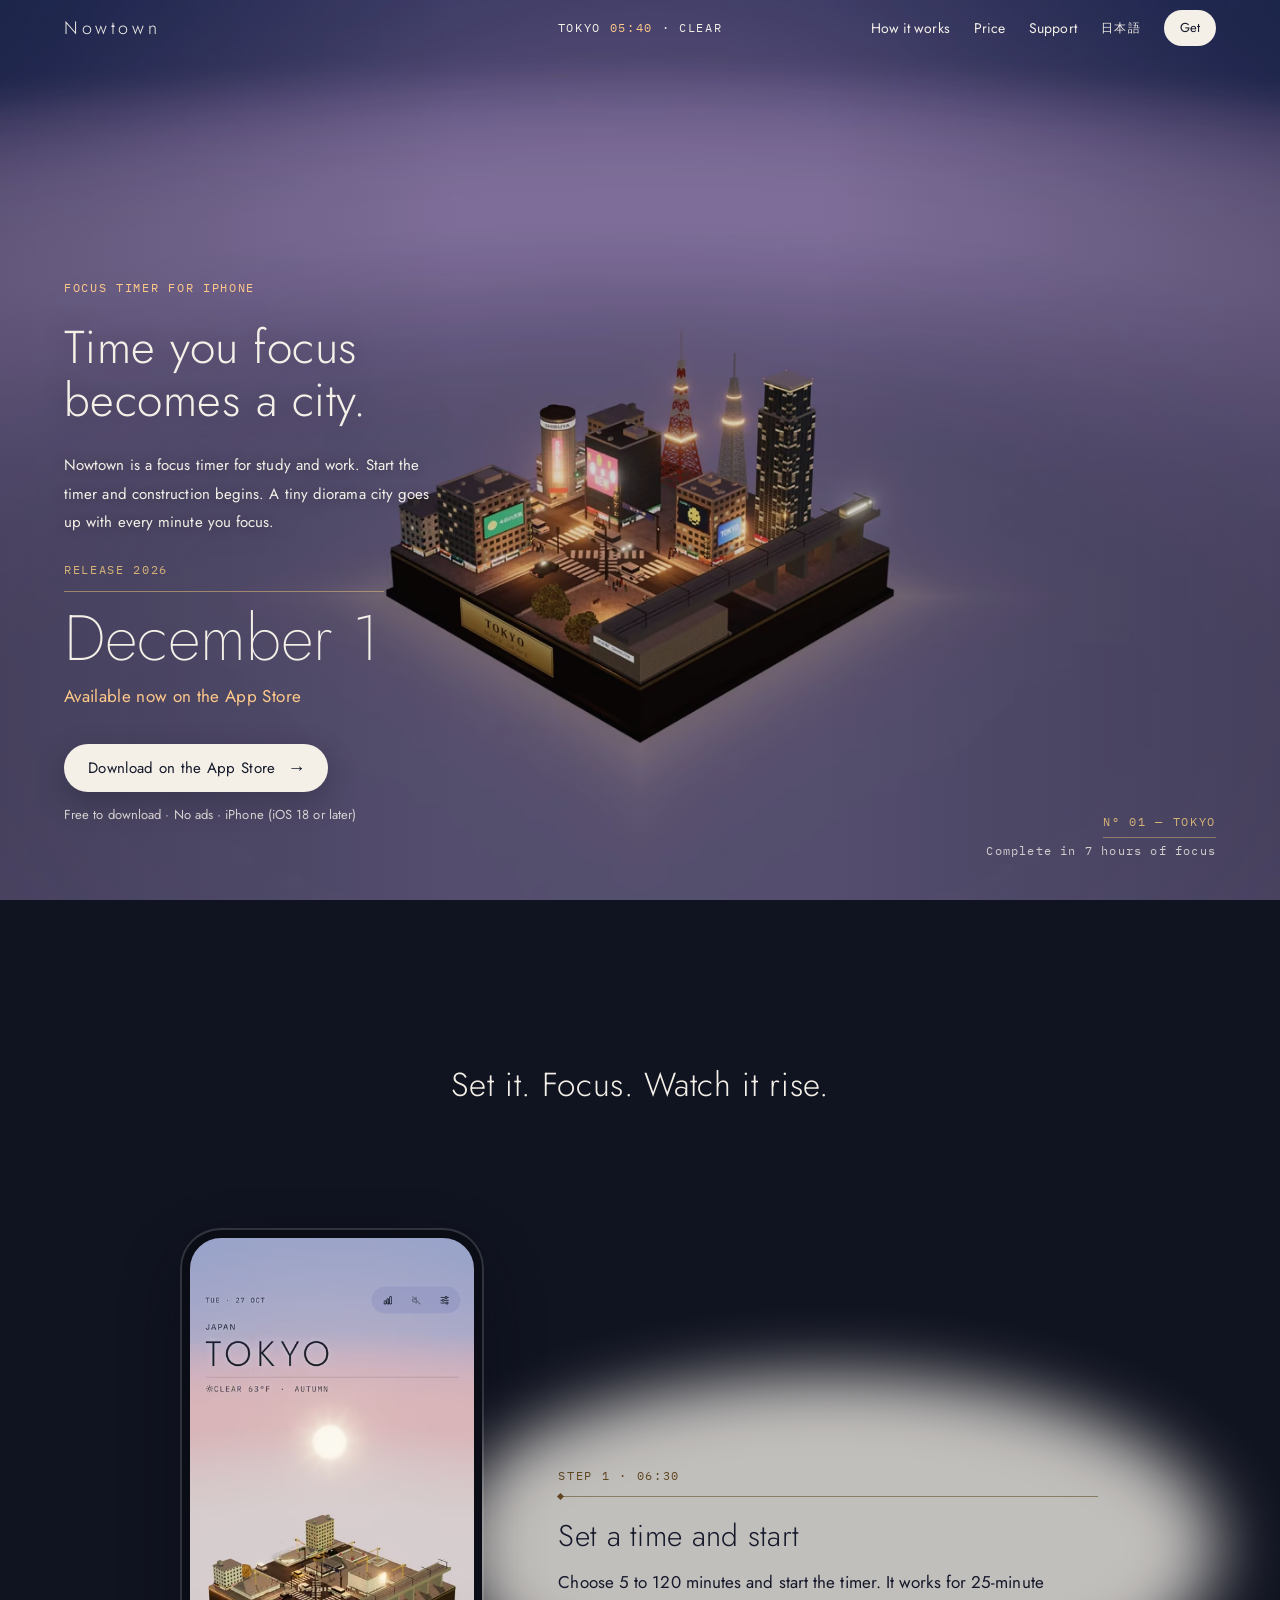
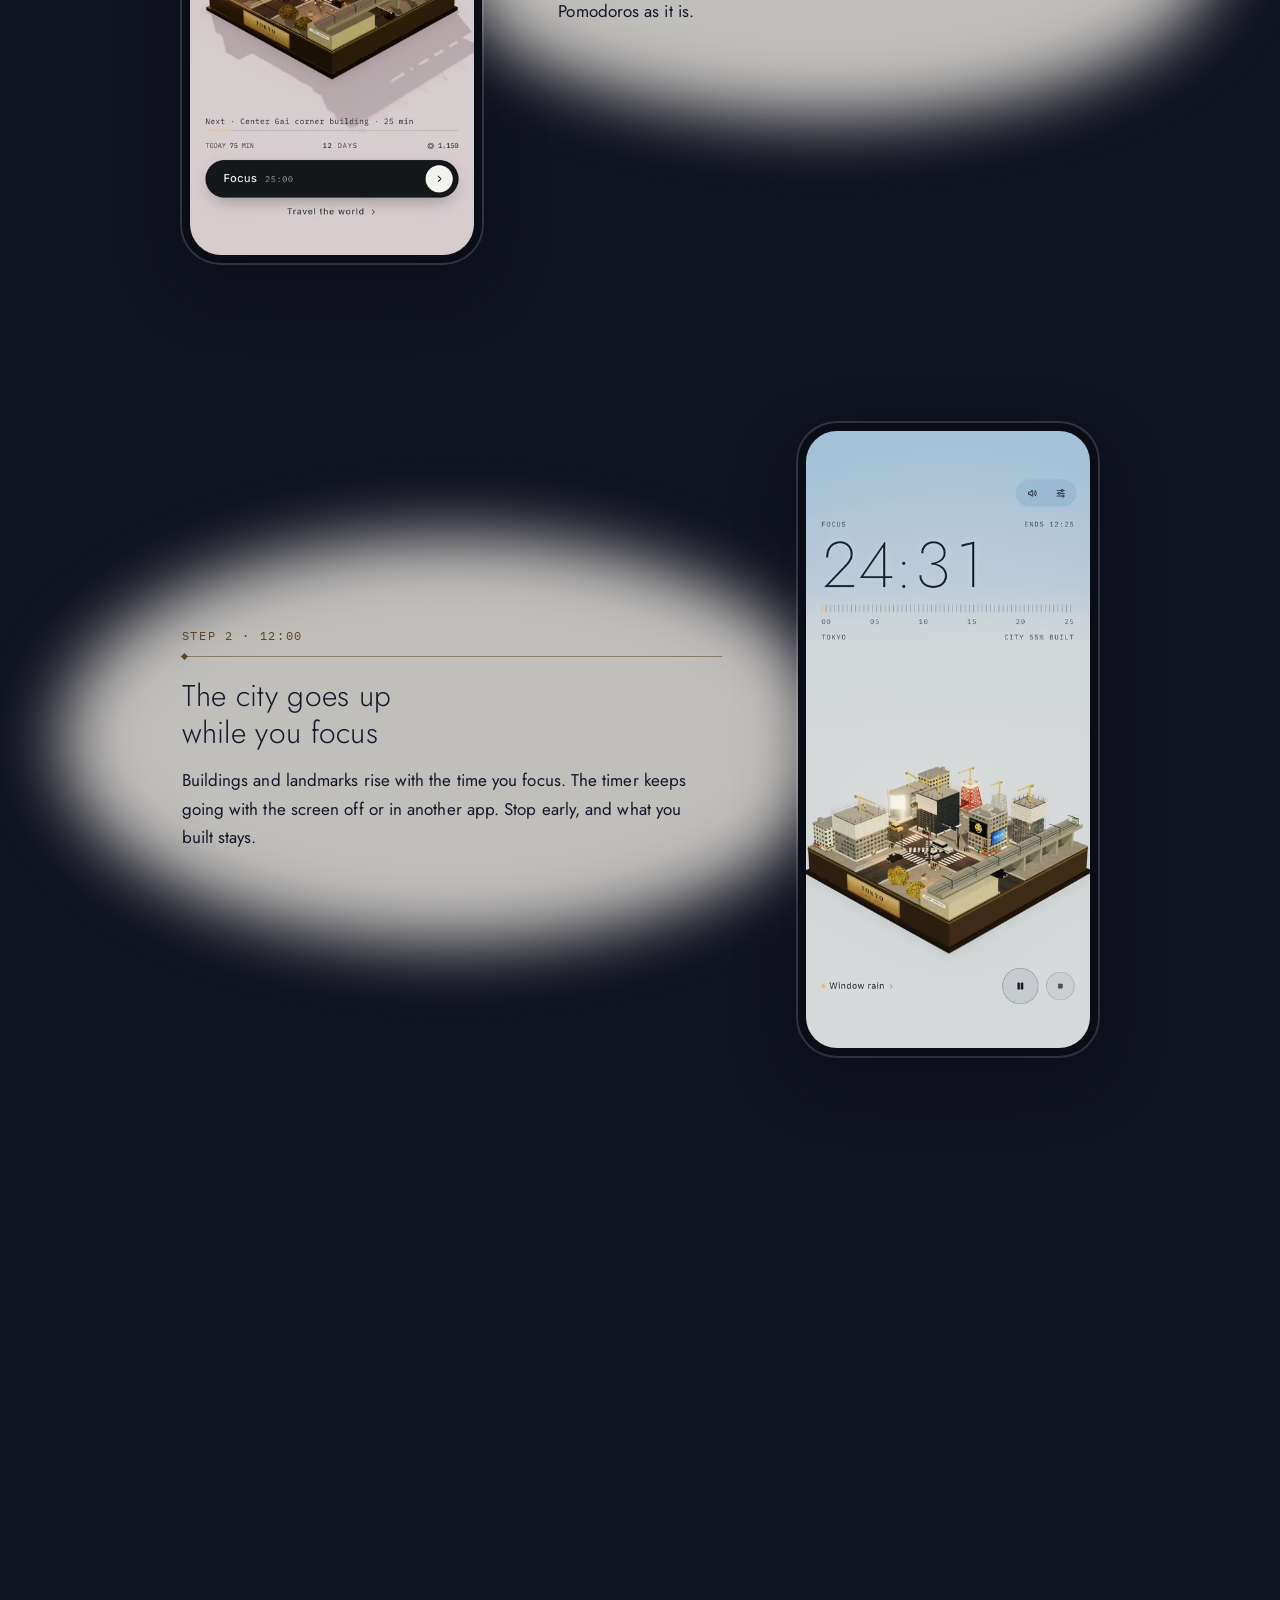
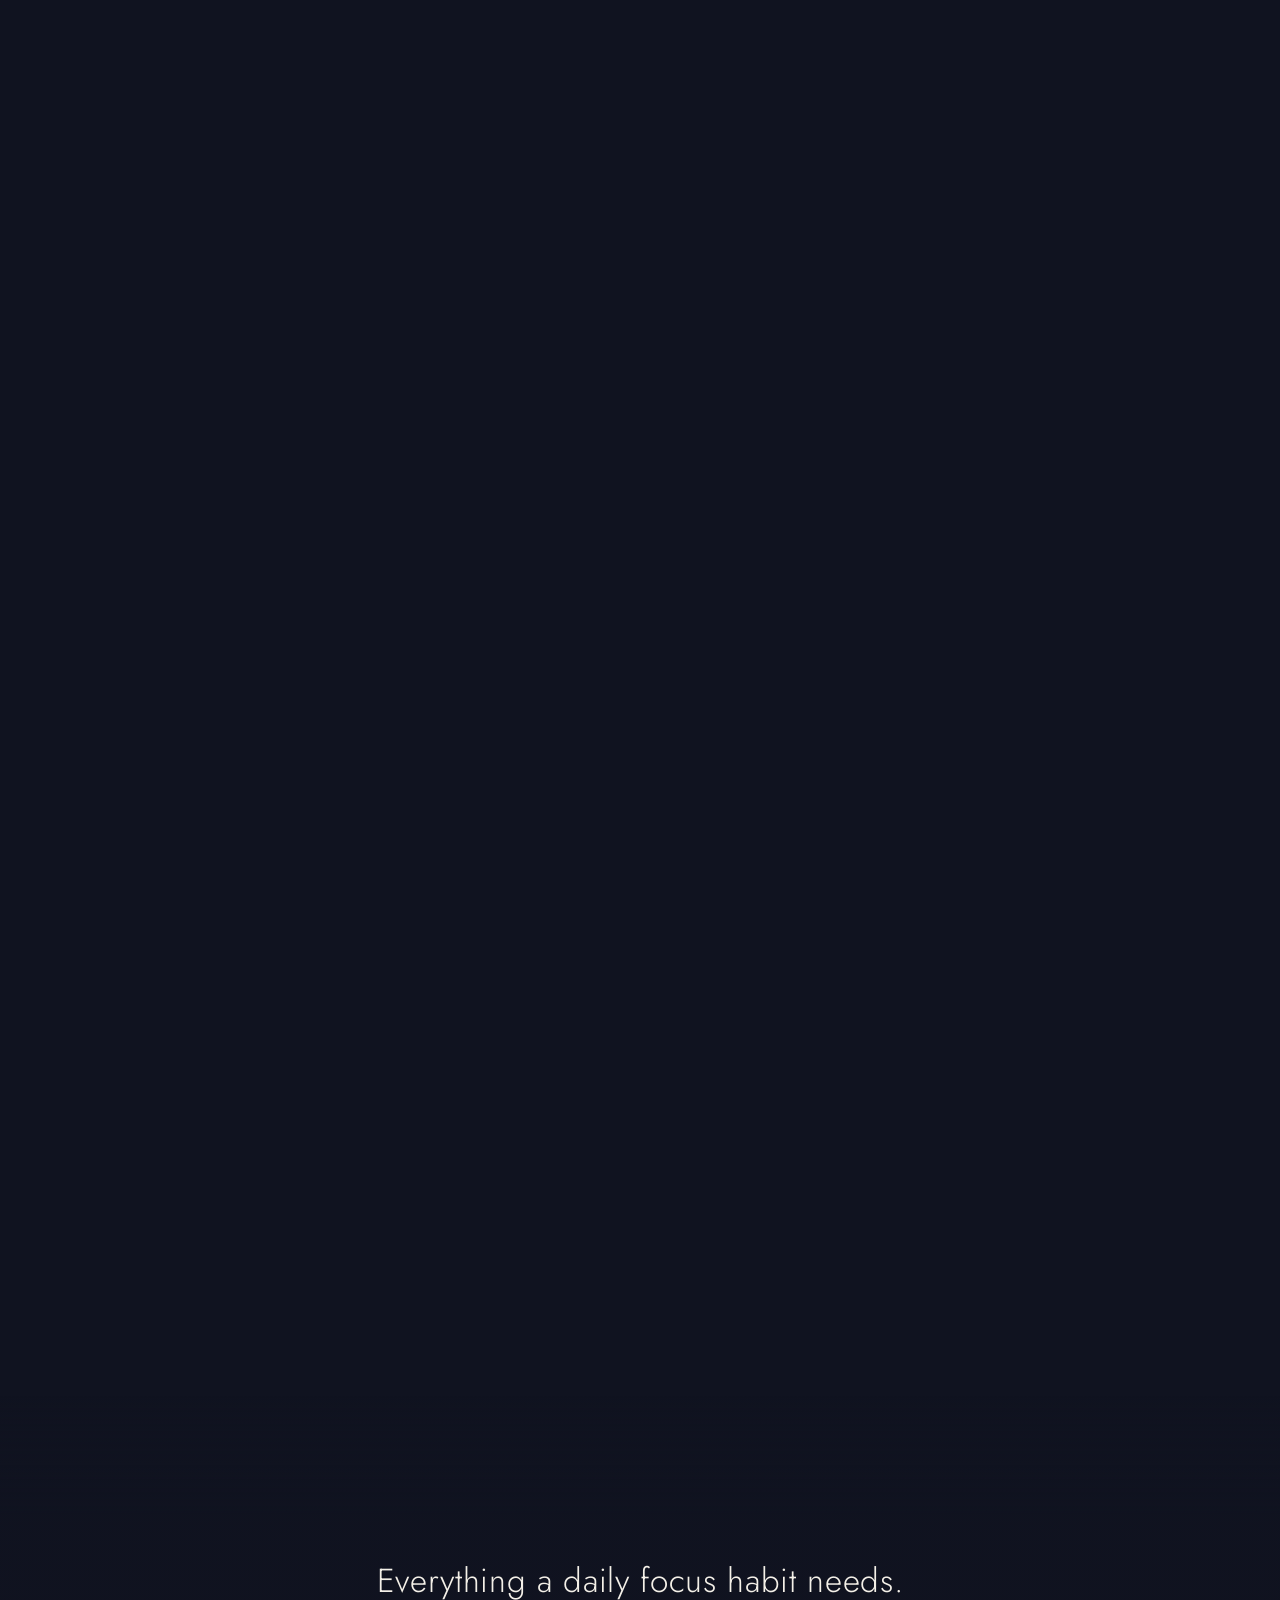
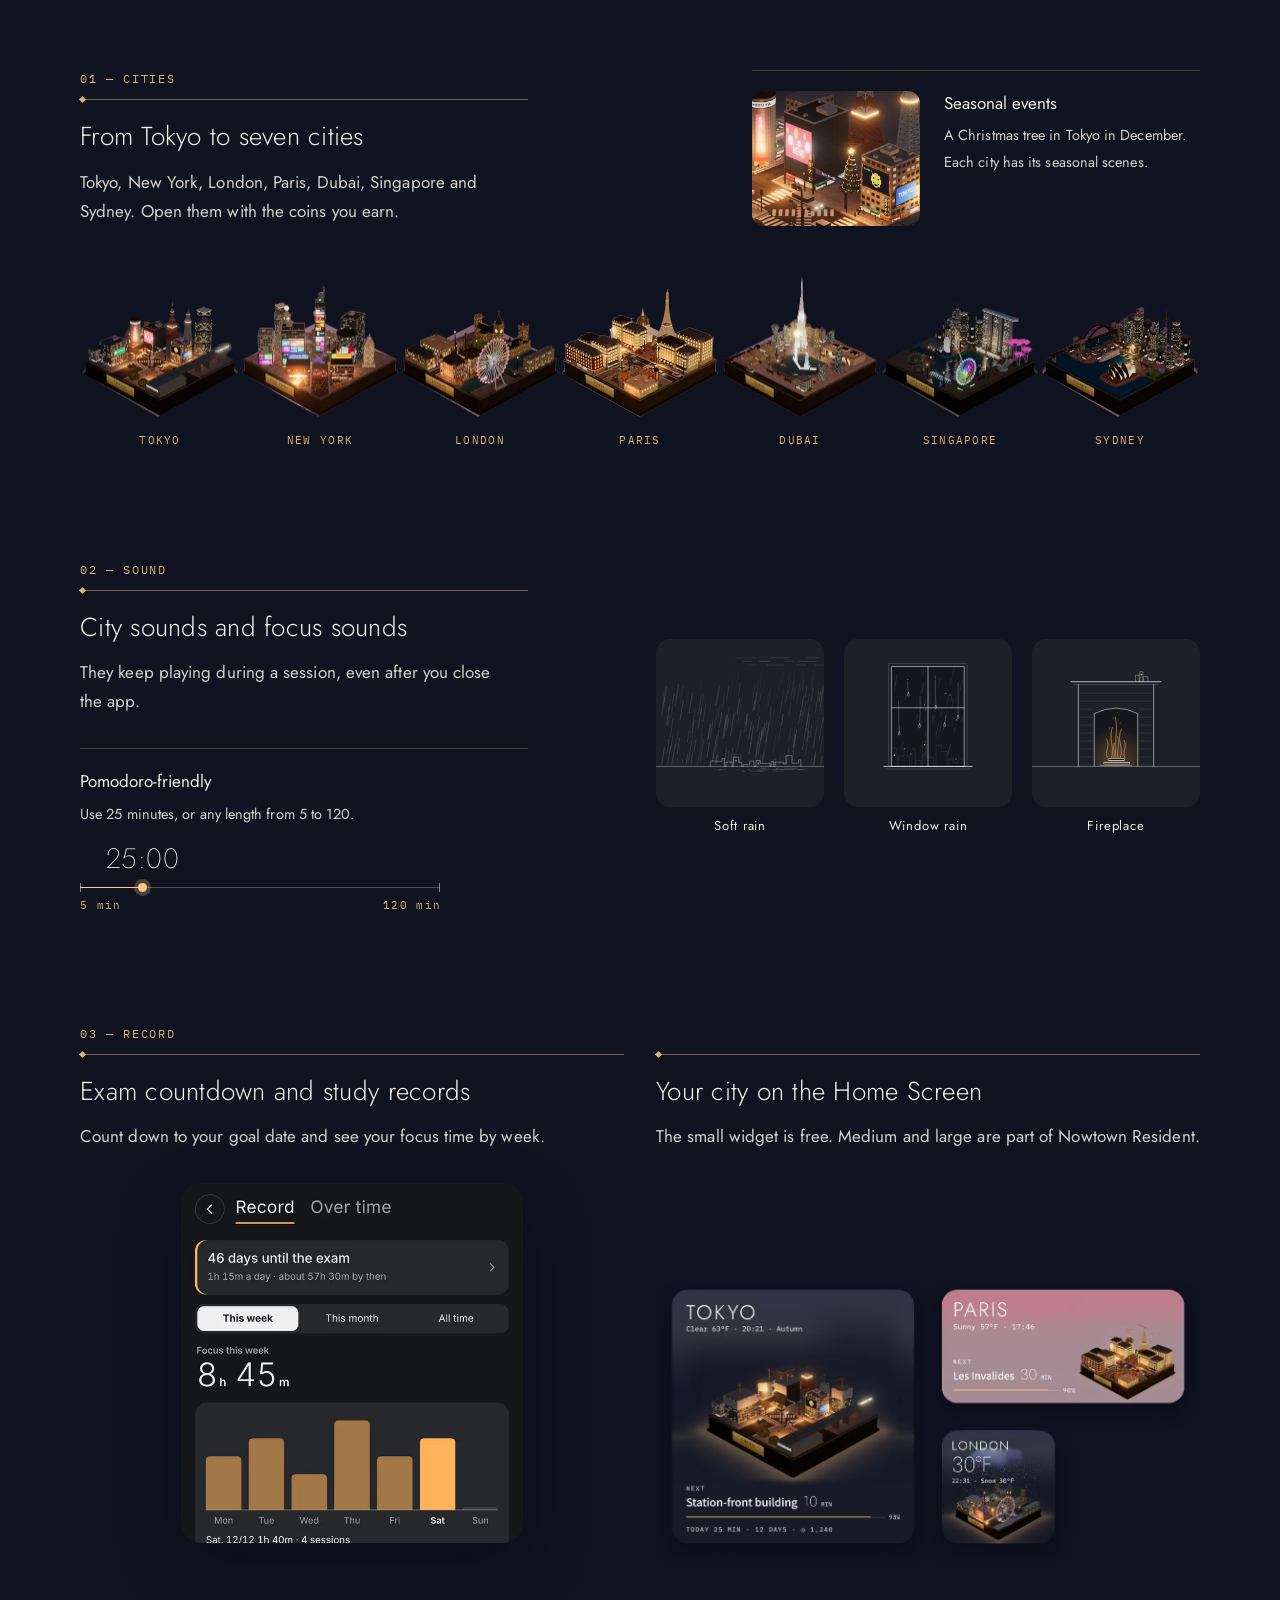
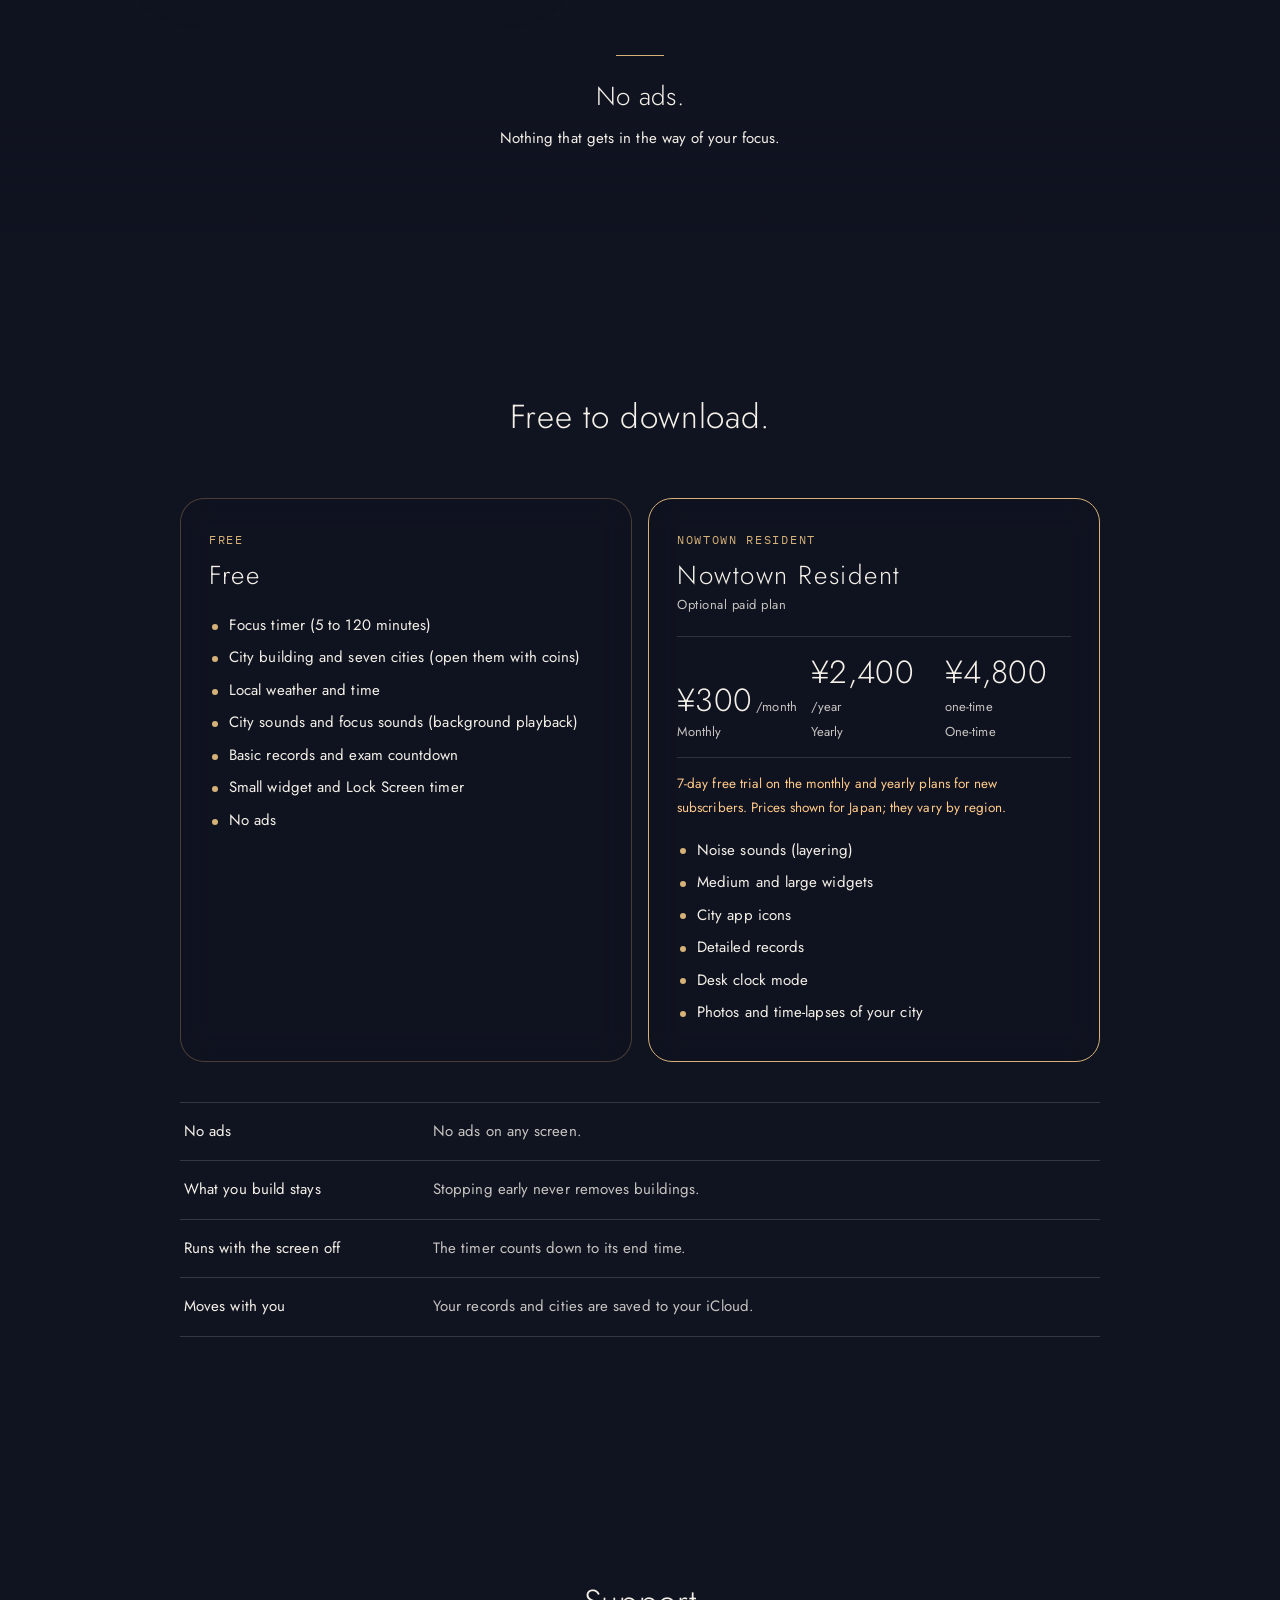
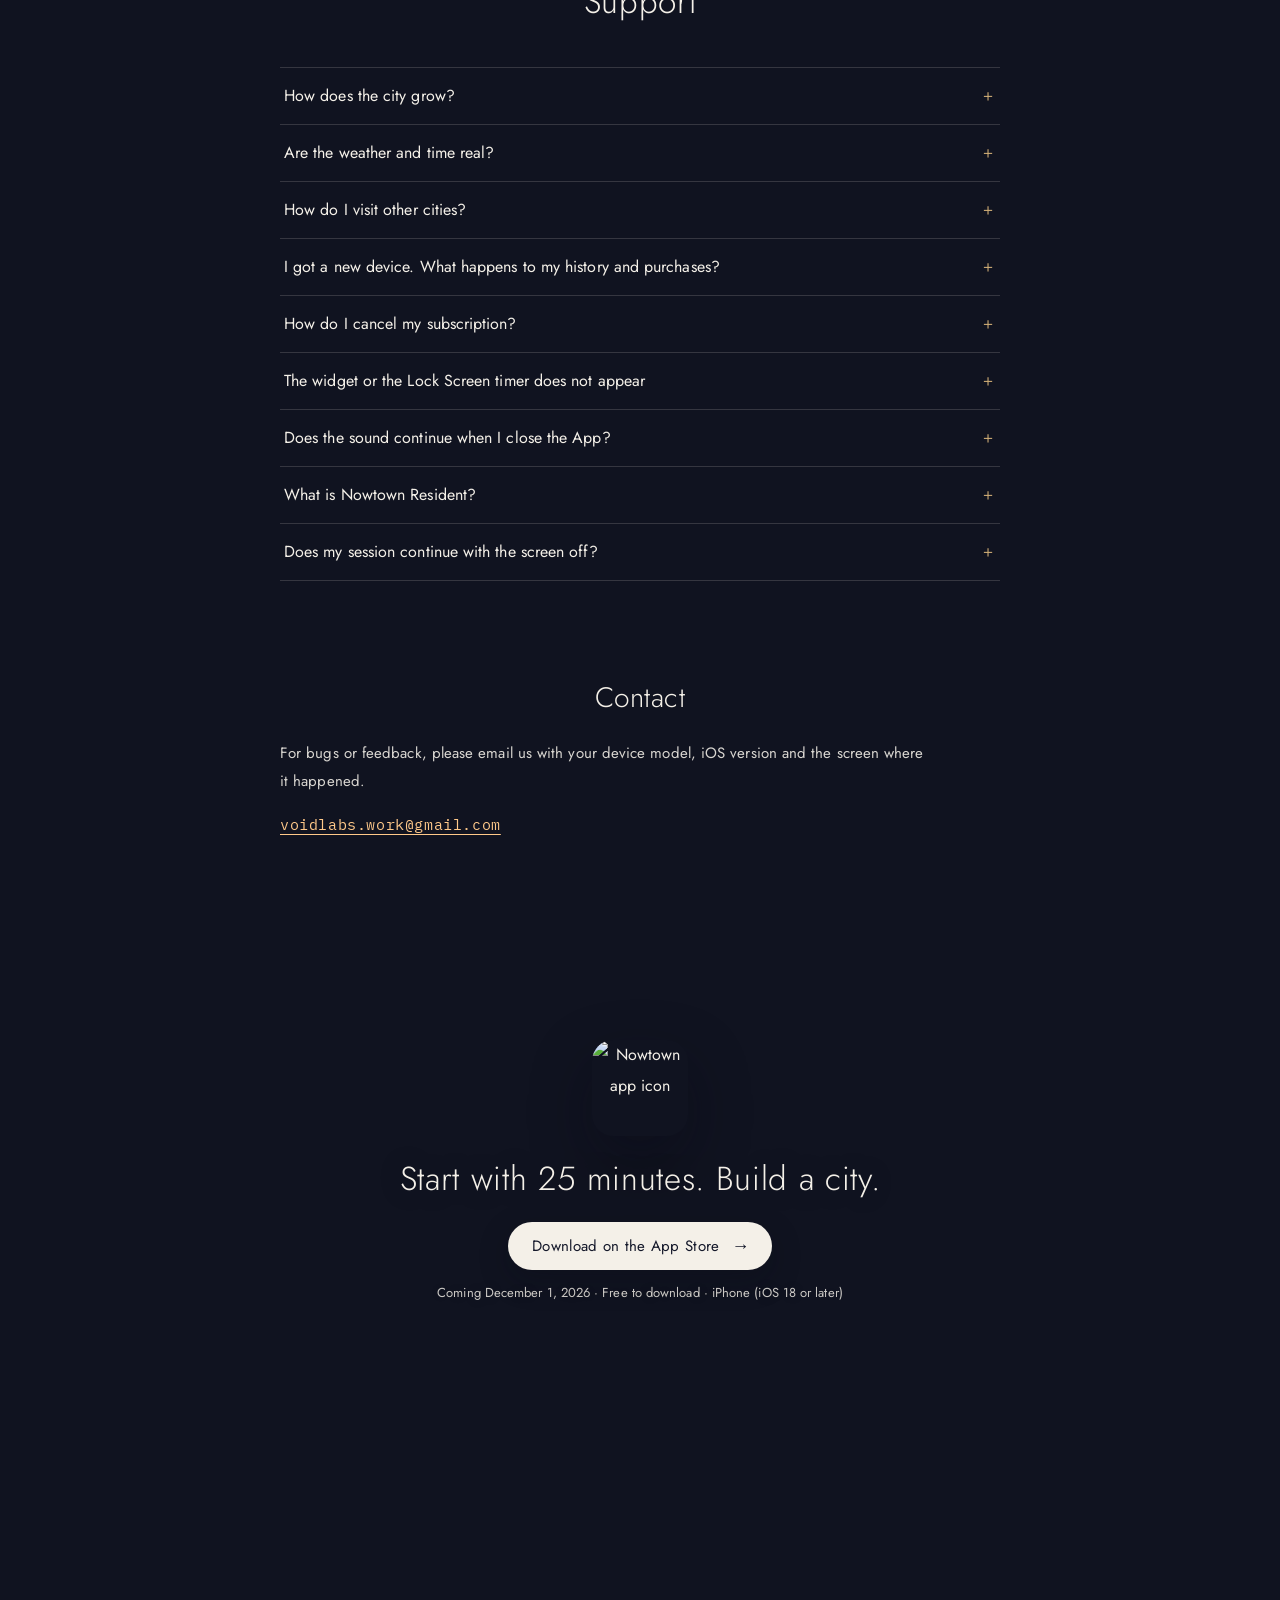
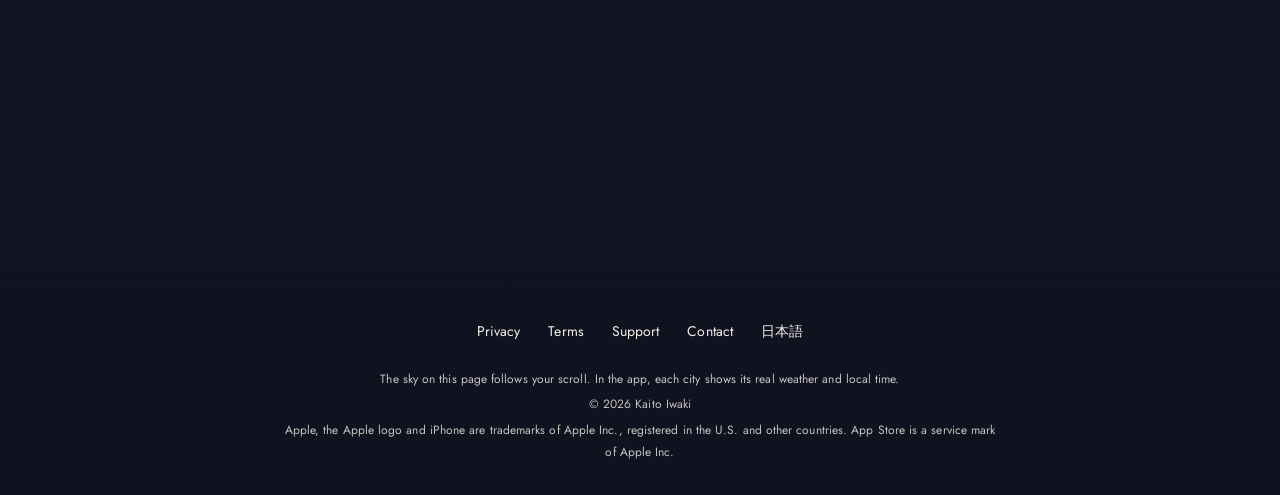
==== en/index.html @ bf521b8c "公式サイトを新しいデザインに作りかえる - スクロールで夜明けから夜へ空が変わる 1 枚のページに - しくみの 4 つの手順、雨の場面、建っていく東京、機能の目録、料金、よくある質問 - 英語版（e" ====
<!doctype html>
<html lang="en" data-tone="light">
<head>
<meta charset="utf-8">
<meta name="viewport" content="width=device-width, initial-scale=1, viewport-fit=cover">
<script>document.documentElement.classList.add('js');</script>
<title>Nowtown: Focus Timer That Builds a Tiny City (iPhone)</title>
<meta name="description" content="Nowtown is a focus timer for iPhone that builds a tiny diorama city while you focus. Seven cities with real weather and local time. Coming December 1, 2026. Pre-order on the App Store.">
<link rel="canonical" href="https://kaitoiwaki.github.io/nowtown-site/en/">
<link rel="alternate" hreflang="ja" href="https://kaitoiwaki.github.io/nowtown-site/">
<link rel="alternate" hreflang="en" href="https://kaitoiwaki.github.io/nowtown-site/en/">
<link rel="alternate" hreflang="x-default" href="https://kaitoiwaki.github.io/nowtown-site/">
<meta name="theme-color" content="#101320">
<meta name="apple-itunes-app" content="app-id=6824274766">
<meta property="og:type" content="website">
<meta property="og:url" content="https://kaitoiwaki.github.io/nowtown-site/en/">
<meta property="og:title" content="Nowtown: Focus Timer That Builds a Tiny City">
<meta property="og:description" content="Time you focus becomes a city. A focus timer for iPhone that builds a tiny diorama city while you focus. Coming December 1, 2026. Pre-order on the App Store.">
<meta property="og:image" content="https://kaitoiwaki.github.io/nowtown-site/og-en.png">
<meta property="og:image:width" content="1200">
<meta property="og:image:height" content="630">
<meta property="og:locale" content="en_US">
<meta name="twitter:card" content="summary_large_image">
<link rel="icon" href="../favicon.png">
<link rel="apple-touch-icon" href="../icon-180.png">
<link rel="preload" href="../assets/fonts/jost-300.woff2" as="font" type="font/woff2" crossorigin>
<script>
// 最初の空（S0）のくっきりした絵を先に読む。Save-Data のときは読まない（ぼかした絵だけ）
(function(d,p){if(navigator.connection&&navigator.connection.saveData)return;[['(min-aspect-ratio: 2/3)','land',1600,2560],['(max-aspect-ratio: 2/3)','port',720,1080]].forEach(function(v){var l=d.createElement('link');l.rel='preload';l.as='image';l.type='image/avif';l.media=v[0];l.setAttribute('imagesizes','100vw');l.setAttribute('fetchpriority','high');l.setAttribute('imagesrcset',p+'s0-'+v[1]+'-sharp-'+v[2]+'.avif '+v[2]+'w, '+p+'s0-'+v[1]+'-sharp-'+v[3]+'.avif '+v[3]+'w');d.head.appendChild(l);});})(document,'../assets/sky/');
</script>
<link rel="stylesheet" href="../assets/site.css?v=271fb46b">
<script type="application/ld+json">
{"@context":"https://schema.org","@type":"SoftwareApplication","name":"Nowtown","operatingSystem":"iOS 18","applicationCategory":"ProductivityApplication","description":"A focus timer for iPhone that builds a tiny diorama city while you focus.","url":"https://kaitoiwaki.github.io/nowtown-site/en/","installUrl":"https://apps.apple.com/app/id6824274766","datePublished":"2026-12-01","inLanguage":"en","offers":{"@type":"Offer","price":0,"priceCurrency":"JPY"}}
</script>
<script src="../assets/site.js?v=91e20471" defer></script>
</head>
<body>
<a class="skip" href="#main">Skip to content</a>

<div class="sky" aria-hidden="true">
  <div class="sky__soft">
    <div class="sky__layer" data-i="0"><picture><source media="(max-aspect-ratio: 2/3)" srcset="../assets/sky/s0-port-soft.webp"><img src="../assets/sky/s0-land-soft.webp" alt="" decoding="async" fetchpriority="high"></picture></div>
    <div class="sky__layer" data-i="1"><picture><source media="(max-aspect-ratio: 2/3)" srcset="../assets/sky/s1-port-soft.webp"><img src="../assets/sky/s1-land-soft.webp" alt="" decoding="async"></picture></div>
    <div class="sky__layer" data-i="2"><picture><source media="(max-aspect-ratio: 2/3)" srcset="../assets/sky/s2-port-soft.webp"><img src="../assets/sky/s2-land-soft.webp" alt="" decoding="async"></picture></div>
    <div class="sky__layer" data-i="3"><picture><source media="(max-aspect-ratio: 2/3)" srcset="../assets/sky/s3-port-soft.webp"><img src="../assets/sky/s3-land-soft.webp" alt="" decoding="async"></picture></div>
    <div class="sky__layer" data-i="4"><picture><source media="(max-aspect-ratio: 2/3)" srcset="../assets/sky/s4-port-soft.webp"><img src="../assets/sky/s4-land-soft.webp" alt="" decoding="async"></picture></div>
    <div class="sky__layer" data-i="5"><picture><source media="(max-aspect-ratio: 2/3)" srcset="../assets/sky/s5-port-soft.webp"><img src="../assets/sky/s5-land-soft.webp" alt="" decoding="async"></picture></div>
    <div class="sky__layer" data-i="6"><picture><source media="(max-aspect-ratio: 2/3)" srcset="../assets/sky/s6-port-soft.webp"><img src="../assets/sky/s6-land-soft.webp" alt="" decoding="async"></picture></div>
  </div>
  <div class="sky__sharp">
    <div class="sky__layer" data-i="0" data-s="0"></div>
    <div class="sky__layer" data-i="1" data-s="1"></div>
    <div class="sky__layer" data-i="2"></div>
    <div class="sky__layer" data-i="3" data-s="3"></div>
    <div class="sky__layer" data-i="4" data-s="4"></div>
    <div class="sky__layer" data-i="5" data-s="5"></div>
    <div class="sky__layer" data-i="6" data-s="6"></div>
  </div>
  <div class="sky__scrim"></div>
</div>

<header class="hd">
  <a class="hd__brand" href="./">Nowtown</a>
  <p class="hd__clock" aria-hidden="true"><span class="hd__city">TOKYO </span><b data-clock>05:40</b> · <span data-wx>CLEAR</span></p>
  <nav class="hd__nav" aria-label="On this page">
    <a class="hd__link" href="#how">How it works</a>
    <a class="hd__link" href="#price">Price</a>
    <a class="hd__link" href="#faq">Support</a>
    <a class="hd__lang" href="../" hreflang="ja" lang="ja">日本語</a>
    <a class="hd__cta" href="https://apps.apple.com/app/id6824274766"><span data-pre>Pre-order</span><span data-post hidden>Get</span></a>
  </nav>
</header>

<main id="main">

<section class="hero" id="top" data-stage="0" data-sharp="1">
  <div class="hero__col">
    <p class="label">Focus timer for iPhone</p>
    <h1 class="hero__h1">Time you focus becomes a city.</h1>
    <p class="hero__lead hero__lead--full">Nowtown is a focus timer for study and work. Start the timer and construction begins. A tiny diorama city goes up with every minute you focus.</p>
    <p class="hero__lead hero__lead--short">A focus timer for study and work. A tiny diorama city goes up with every minute you focus.</p>
    <div class="date">
      <p class="label date__label">Release 2026</p>
      <p class="date__day"><span class="date__n">December 1</span></p>
      <p class="date__status"><span data-pre>Pre-order now on the App Store</span><span data-post hidden>Available now on the App Store</span></p>
    </div>
    <div class="cta" id="hero-cta">
      <a class="store" href="https://apps.apple.com/app/id6824274766"><span data-pre>Pre-order on the App Store</span><span data-post hidden>Download on the App Store</span><span class="store__arrow" aria-hidden="true">→</span></a>
      <p class="cta__note">Free to download · No ads · iPhone (iOS 18 or later)</p>
      <p class="date__line"><span data-pre>Coming December 1, 2026 · Pre-order now</span><span data-post hidden>Available since December 1, 2026</span></p>
    </div>
  </div>
  <p class="plate hero__plate"><span class="plate__no">Nº 01 — TOKYO</span><span class="plate__sub">Complete in 7 hours of focus</span></p>
  <a class="hero__down" href="#how" aria-label="How it works">↓</a>
</section>

<section class="how" id="how" data-stage="1" data-sharp="0">
  <h2 class="h2 how__h2">Set it. Focus. Watch it rise.</h2>
  <div class="step">
    <figure class="phone"><picture><source type="image/avif" srcset="../assets/shots/home-en-440.avif 440w, ../assets/shots/home-en-660.avif 660w" sizes="(min-width: 1024px) 300px, (min-width: 407px) 236px, 58vw"><img src="../assets/shots/home-en-440.webp" srcset="../assets/shots/home-en-440.webp 440w, ../assets/shots/home-en-660.webp 660w" sizes="(min-width: 1024px) 300px, (min-width: 407px) 236px, 58vw" width="440" height="956" loading="lazy" decoding="async" alt="Tokyo at 6:30 in the morning, construction just started, with the Focus 25:00 button"></picture></figure>
    <div class="note">
      <p class="note__label">Step 1 · 06:30</p>
      <h3 class="note__h jpd">Set a time and start</h3>
      <p class="note__p">Choose 5 to 120 minutes and start the timer. It works for 25-minute Pomodoros as it is.</p>
    </div>
  </div>
</section>

<section class="step-sec" data-stage="2" data-sharp="0">
  <div class="step step--rev">
    <figure class="phone"><picture><source type="image/avif" srcset="../assets/shots/focus-en-440.avif 440w, ../assets/shots/focus-en-660.avif 660w" sizes="(min-width: 1024px) 300px, (min-width: 407px) 236px, 58vw"><img src="../assets/shots/focus-en-440.webp" srcset="../assets/shots/focus-en-440.webp 440w, ../assets/shots/focus-en-660.webp 660w" sizes="(min-width: 1024px) 300px, (min-width: 407px) 236px, 58vw" width="440" height="956" loading="lazy" decoding="async" alt="Tokyo at noon on a sunny day with cranes up, and a focus timer with 24 minutes left"></picture></figure>
    <div class="note">
      <p class="note__label">Step 2 · 12:00</p>
      <h3 class="note__h jpd">The city goes up while you focus</h3>
      <p class="note__p">Buildings and landmarks rise with the time you focus. The timer keeps going with the screen off or in another app. Stop early, and what you built stays.</p>
    </div>
  </div>
</section>

<section class="rain">
  <div class="rain__window" data-stage="3" data-sharp="1">
    <p class="rain__mh" aria-hidden="true">If it rains in Tokyo, it rains in your diorama.</p>
  </div>
  <div class="rain__track" data-stage="3" data-sharp="1" data-sharp-m="0">
    <div class="rain__body">
      <div class="note rain__note">
        <p class="note__label">Step 3 · 14:30 · Light rain</p>
        <h3 class="note__h jpd rain__h">If it rains in Tokyo, it rains in your diorama.</h3>
        <p class="note__p">Each diorama shows its city's current weather and local time. When it snows in London, it snows in your London.</p>
      </div>
      <figure class="phone rain__phone"><picture><source type="image/avif" srcset="../assets/shots/rain-en-440.avif 440w, ../assets/shots/rain-en-660.avif 660w" sizes="(min-width: 1024px) 260px, (min-width: 407px) 236px, 58vw"><img src="../assets/shots/rain-en-440.webp" srcset="../assets/shots/rain-en-440.webp 440w, ../assets/shots/rain-en-660.webp 660w" sizes="(min-width: 1024px) 260px, (min-width: 407px) 236px, 58vw" width="440" height="956" loading="lazy" decoding="async" alt="Tokyo in light rain. The app's Home screen shows the city name TOKYO and light rain at 63°F"></picture></figure>
    </div>
  </div>
</section>

<section class="grow-sec" id="grow" data-stage="4" data-sharp="0">
  <div class="note grow__note">
    <p class="note__label">Step 4 · 16:40</p>
    <h3 class="note__h jpd">Seven hours of focus completes a city</h3>
    <p class="note__p">With one 25-minute session a day, Tokyo is complete in about 17 days. Open the next city with the coins you earn by focusing.</p>
  </div>
  <div class="grow__track">
    <div class="grow__pin">
      <ol class="grow" aria-label="Total focus time and how Tokyo grows">
        <li><img src="../assets/cut/b25.webp" srcset="../assets/cut/b25-260.webp 260w, ../assets/cut/b25.webp 520w, ../assets/cut/b25-1040.webp 1040w" sizes="(min-width: 1024px) 490px, 84vw" width="520" height="345" loading="lazy" decoding="async" alt="25 minutes: construction fences and a small building"><span class="grow__cap">25 min</span></li>
        <li><img src="../assets/cut/b120.webp" srcset="../assets/cut/b120-260.webp 260w, ../assets/cut/b120.webp 520w, ../assets/cut/b120-1040.webp 1040w" sizes="(min-width: 1024px) 490px, 84vw" width="520" height="345" loading="lazy" decoding="async" alt="2 hours: the first low buildings of Tokyo"><span class="grow__cap">2 h</span></li>
        <li><img src="../assets/cut/b240.webp" srcset="../assets/cut/b240-260.webp 260w, ../assets/cut/b240.webp 520w, ../assets/cut/b240-1040.webp 1040w" sizes="(min-width: 1024px) 490px, 84vw" width="520" height="384" loading="lazy" decoding="async" alt="4 hours: taller buildings and towers going up"><span class="grow__cap">4 h</span></li>
        <li><img src="../assets/cut/b420.webp" srcset="../assets/cut/b420-260.webp 260w, ../assets/cut/b420.webp 520w, ../assets/cut/b420-1040.webp 1040w" sizes="(min-width: 1024px) 490px, 84vw" width="520" height="417" loading="lazy" decoding="async" alt="7 hours: Tokyo complete with its landmarks"><span class="grow__cap">7 h · Complete</span></li>
      </ol>
      <div class="grow__meter" aria-hidden="true">
        <p class="grow__time"><b data-gh>0</b><i>h</i><b data-gm>25</b><i>min</i></p>
        <ol class="grow__scale">
          <li style="--at: .0595">25 min</li>
          <li style="--at: .2857">2 h</li>
          <li style="--at: .5714">4 h</li>
          <li style="--at: 1">7 h · Complete</li>
        </ol>
      </div>
    </div>
  </div>
</section>

<section class="dusk" id="dusk" data-stage-from="4" data-stage-to="5" data-sharp="1">
  <div class="dusk__pin">
    <div class="dusk__copy">
      <p class="label dusk__label">Tokyo 16:40 → 17:20</p>
      <h2 class="dusk__h">By dusk, the city you built lights up.</h2>
    </div>
  </div>
</section>

<section class="feat" id="features" data-stage="5" data-sharp="0">
  <h2 class="h2 feat__h2">Everything a daily focus habit needs.</h2>
  <div class="cat">
    <div class="cat__group cat__group--city">
      <div class="cat__head">
        <p class="cat__label">01 — Cities</p>
        <h3 class="cat__h">From Tokyo to seven cities</h3>
        <p class="cat__p">Tokyo, New York, London, Paris, Dubai, Singapore and Sydney. Open them with the coins you earn.</p>
      </div>
      <ul class="cities" tabindex="0" aria-label="Seven cities">
        <li><img src="../assets/cut/city-tokyo.webp" width="320" height="247" loading="lazy" decoding="async" alt=""><span>Tokyo</span></li>
        <li><img src="../assets/cut/city-newyork.webp" width="320" height="271" loading="lazy" decoding="async" alt=""><span>New York</span></li>
        <li><img src="../assets/cut/city-london.webp" width="320" height="221" loading="lazy" decoding="async" alt=""><span>London</span></li>
        <li><img src="../assets/cut/city-paris.webp" width="320" height="264" loading="lazy" decoding="async" alt=""><span>Paris</span></li>
        <li><img src="../assets/cut/city-dubai.webp" width="320" height="291" loading="lazy" decoding="async" alt=""><span>Dubai</span></li>
        <li><img src="../assets/cut/city-singapore.webp" width="320" height="237" loading="lazy" decoding="async" alt=""><span>Singapore</span></li>
        <li><img src="../assets/cut/city-sydney.webp" width="320" height="228" loading="lazy" decoding="async" alt=""><span>Sydney</span></li>
      </ul>
      <div class="cat__aside cat__aside--xmas">
        <img class="cat__xmas" src="../assets/cut/xmas.webp" width="560" height="449" loading="lazy" decoding="async" alt="Tokyo on a December night, with a lit Christmas tree in the middle of the shopping street">
        <div class="cat__at">
          <h3 class="cat__ah">Seasonal events</h3>
          <p>A Christmas tree in Tokyo in December. Each city has its seasonal scenes.</p>
        </div>
      </div>
    </div>
    <div class="cat__group cat__group--sound">
      <div class="cat__head">
        <p class="cat__label">02 — Sound</p>
        <h3 class="cat__h">City sounds and focus sounds</h3>
        <p class="cat__p">They keep playing during a session, even after you close the app.</p>
      </div>
      <ul class="sounds">
        <li><img src="../assets/sound/soft-rain.svg" width="464" height="464" loading="lazy" alt=""><span>Soft rain</span></li>
        <li><img src="../assets/sound/window-rain.svg" width="464" height="464" loading="lazy" alt=""><span>Window rain</span></li>
        <li><img src="../assets/sound/fireplace.svg" width="464" height="464" loading="lazy" alt=""><span>Fireplace</span></li>
      </ul>
      <div class="cat__aside cat__aside--pomo">
        <div class="cat__at">
          <h3 class="cat__ah">Pomodoro-friendly</h3>
          <p>Use 25 minutes, or any length from 5 to 120.</p>
        </div>
        <div class="cat__dial" aria-hidden="true">
          <b class="cat__dial-t">25:00</b>
          <i class="cat__dial-bar"></i>
          <span class="cat__dial-a">5 min</span><span class="cat__dial-z">120 min</span>
        </div>
      </div>
    </div>
    <div class="cat__group cat__group--record">
      <div class="cat__col">
        <div class="cat__head">
          <p class="cat__label">03 — Record</p>
          <h3 class="cat__h">Exam countdown and study records</h3>
          <p class="cat__p">Count down to your goal date and see your focus time by week.</p>
        </div>
        <img class="cat__shot" src="../assets/shots/stats-en.webp" width="600" height="632" loading="lazy" decoding="async" alt="The records screen: 46 days until the exam, 8 hours 45 minutes of focus this week, and a bar for each day">
      </div>
      <div class="cat__col">
        <div class="cat__head">
          <div class="cat__label cat__label--blank" aria-hidden="true"></div>
          <h3 class="cat__h">Your city on the Home Screen</h3>
          <p class="cat__p">The small widget is free. Medium and large are part of Nowtown Resident.</p>
        </div>
        <img class="cat__shot cat__shot--w" src="../assets/shots/widgets-en.webp" width="1137" height="600" loading="lazy" decoding="async" alt="Large, medium and small widgets showing the dioramas of Tokyo, Paris and London">
      </div>
    </div>
    <div class="cat__end">
      <h3 class="cat__h cat__h--end">No ads.</h3>
      <p class="cat__p">Nothing that gets in the way of your focus.</p>
    </div>
  </div>
</section>

<section class="price" id="price" data-stage="6" data-sharp="0">
  <h2 class="h2">Free to download.</h2>
  <div class="plans">
    <div class="plan">
      <p class="plan__tag">Free</p>
      <h3 class="plan__h">Free</h3>
      <ul class="dots">
        <li>Focus timer (5 to 120 minutes)</li>
        <li>City building and seven cities (open them with coins)</li>
        <li>Local weather and time</li>
        <li>City sounds and focus sounds (background playback)</li>
        <li>Basic records and exam countdown</li>
        <li>Small widget and Lock Screen timer</li>
        <li>No ads</li>
      </ul>
    </div>
    <div class="plan plan--res">
      <p class="plan__tag">Nowtown Resident</p>
      <h3 class="plan__h">Nowtown Resident<span>Optional paid plan</span></h3>
      <dl class="prices">
        <div><dt>Monthly</dt><dd><b>¥300</b><span>/month</span></dd></div>
        <div><dt>Yearly</dt><dd><b>¥2,400</b><span>/year</span></dd></div>
        <div><dt>One-time</dt><dd><b>¥4,800</b><span>one-time</span></dd></div>
      </dl>
      <p class="plan__note">7-day free trial on the monthly and yearly plans for new subscribers. Prices shown for Japan; they vary by region.</p>
      <ul class="dots">
        <li>Noise sounds (layering)</li>
        <li>Medium and large widgets</li>
        <li>City app icons</li>
        <li>Detailed records</li>
        <li>Desk clock mode</li>
        <li>Photos and time-lapses of your city</li>
      </ul>
    </div>
  </div>
  <ul class="trust">
    <li><b>No ads</b><span>No ads on any screen.</span></li>
    <li><b>What you build stays</b><span>Stopping early never removes buildings.</span></li>
    <li><b>Runs with the screen off</b><span>The timer counts down to its end time.</span></li>
    <li><b>Moves with you</b><span>Your records and cities are saved to your iCloud.</span></li>
  </ul>
</section>

<section class="faq" data-stage="6" data-sharp="0" data-veil="0.45">
  <h2 class="h2" id="faq">Support</h2>
  <div class="qa">
    <details><summary>How does the city grow?</summary><p>Buildings and landmarks are built with the time you focus in that city. Every site starts at once, and finished buildings are revealed when you end a focus session. If you stop early, what has been built stays.</p></details>
    <details><summary>Are the weather and time real?</summary><p>Yes. The diorama shows the current weather and local time of each city (weather by Apple WeatherKit).</p></details>
    <details><summary>How do I visit other cities?</summary><p>Open them with the coins you earn by focusing, or buy them one at a time.</p></details>
    <details><summary>I got a new device. What happens to my history and purchases?</summary><p>Your focus history, coins, unlocked cities and building progress are also saved to your iCloud (Apple ID). If you are signed in to iCloud with the same Apple ID on your new device, they come back when you install the App. To restore purchases, tap "Restore Purchases" at the bottom of Settings in the App.</p></details>
    <details><summary>How do I cancel my subscription?</summary><p>Go to Settings → your name → Subscriptions → Nowtown. Cancel at least 24 hours before the end of the current period to avoid the next charge.</p></details>
    <details><summary>The widget or the Lock Screen timer does not appear</summary><p>The App requires iOS 18 or later. The Lock Screen timer (including Apple Watch) and the small widget are free for everyone. The medium and large widgets are part of Nowtown Resident (without it, they show the view and the city name only). To add a widget, touch and hold the Home Screen, tap Edit → Add Widget → Nowtown.</p></details>
    <details><summary>Does the sound continue when I close the App?</summary><p>During a focus session, yes. If the sound button at the top right is on, the city sound and focus sounds keep playing until the session ends, even after you close the App. When you are not focusing (Home, a break, or while paused), the sound stops when you close the App.</p></details>
    <details><summary>What is Nowtown Resident?</summary><p>Our paid plan (monthly, yearly or one-time). It includes the medium and large widgets, city app icons, detailed records, desk clock mode, photos and video of your city, and more focus sounds (noise and layering). Focusing, basic history, the small widget, the Lock Screen timer and background sound are free for everyone. Family Sharing is supported.</p></details>
    <details><summary>Does my session continue with the screen off?</summary><p>Yes. The timer counts down to the end time, so it keeps going when the screen is off or you switch apps.</p></details>
  </div>
  <div class="contact">
    <h2 class="h2 h2--s" id="contact">Contact</h2>
    <p>For bugs or feedback, please email us with your device model, iOS version and the screen where it happened.</p>
    <p><a class="mail" href="mailto:voidlabs.work@gmail.com">voidlabs.work@gmail.com</a></p>
  </div>
</section>

<section class="get" id="get" data-stage="6" data-sharp="1">
  <img class="get__icon" src="../icon-180.png" width="96" height="96" alt="Nowtown app icon" loading="lazy">
  <h2 class="h2 get__h">Start with 25 minutes. Build a city.</h2>
  <div class="cta">
    <a class="store" href="https://apps.apple.com/app/id6824274766"><span data-pre>Pre-order on the App Store</span><span data-post hidden>Download on the App Store</span><span class="store__arrow" aria-hidden="true">→</span></a>
    <p class="cta__note">Coming December 1, 2026 · Free to download · iPhone (iOS 18 or later)</p>
  </div>
</section>

</main>

<footer class="ft" data-stage="6" data-sharp="1">
  <nav class="ft__links" aria-label="Footer">
    <a href="../privacy.html">Privacy</a>
    <a href="../terms.html">Terms</a>
    <a href="#faq">Support</a>
    <a href="#contact">Contact</a>
    <a href="../" hreflang="ja" lang="ja">日本語</a>
  </nav>
  <p class="ft__note">The sky on this page follows your scroll. In the app, each city shows its real weather and local time.</p>
  <p class="ft__note">© 2026 Kaito Iwaki</p>
  <p class="ft__note ft__tm">Apple, the Apple logo and iPhone are trademarks of Apple Inc., registered in the U.S. and other countries. App Store is a service mark of Apple Inc.</p>
</footer>

<div class="bar" aria-hidden="true">
  <img class="bar__icon" src="../icon-180.png" width="36" height="36" alt="">
  <p class="bar__text"><b>Nowtown</b><span>The focus timer that builds a city</span></p>
  <a class="bar__btn" href="https://apps.apple.com/app/id6824274766" tabindex="-1"><span data-pre>Pre-order</span><span data-post hidden>Get</span></a>
</div>
</body>
</html>
---- assets/site.css ----
/* Nowtown 公式サイト（docs/site/spec.md）。法務ページは ../style.css のまま */

/* ---------- フォント（自前で配信） ---------- */
@font-face { font-family: "Jost"; font-weight: 200; font-display: swap; src: url(fonts/jost-200.woff2) format("woff2"); unicode-range: U+0000-00FF, U+0131, U+0152-0153, U+02BB-02BC, U+02C6, U+02DA, U+02DC, U+2000-206F, U+2074, U+20AC, U+2122, U+2190-2193, U+2212, U+2215; }
@font-face { font-family: "Jost"; font-weight: 300; font-display: swap; src: url(fonts/jost-300.woff2) format("woff2"); unicode-range: U+0000-00FF, U+0131, U+0152-0153, U+02BB-02BC, U+02C6, U+02DA, U+02DC, U+2000-206F, U+2074, U+20AC, U+2122, U+2190-2193, U+2212, U+2215; }
@font-face { font-family: "Jost"; font-weight: 400; font-display: swap; src: url(fonts/jost-400.woff2) format("woff2"); unicode-range: U+0000-00FF, U+0131, U+0152-0153, U+02BB-02BC, U+02C6, U+02DA, U+02DC, U+2000-206F, U+2074, U+20AC, U+2122, U+2190-2193, U+2212, U+2215; }
@font-face { font-family: "IBM Plex Mono"; font-weight: 400; font-display: swap; src: url(fonts/plex-mono-400.woff2) format("woff2"); unicode-range: U+0000-00FF, U+0131, U+0152-0153, U+02BB-02BC, U+02C6, U+02DA, U+02DC, U+2000-206F, U+2074, U+20AC, U+2122, U+2190-2193, U+2212, U+2215; }
@font-face { font-family: "IBM Plex Mono"; font-weight: 500; font-display: swap; src: url(fonts/plex-mono-500.woff2) format("woff2"); unicode-range: U+0000-00FF, U+0131, U+0152-0153, U+02BB-02BC, U+02C6, U+02DA, U+02DC, U+2000-206F, U+2074, U+20AC, U+2122, U+2190-2193, U+2212, U+2215; }
/* 日本語の見出しだけ（見出しに使う字のサブセット。英語のページでは使う字がないので読まれない） */
@font-face { font-family: "NT Display JP"; font-weight: 300; font-display: swap; src: url(fonts/nt-display-jp-300.woff2) format("woff2"); unicode-range: U+3000-303F, U+3040-30FF, U+4E00-9FFF, U+FF00-FFEF; }

/* ---------- トークン ---------- */
:root {
  --night: #101320;
  --navy: #18284a;
  --ink: #14182a;
  --cream: #f4f0e8;
  --brass: #d6b278;
  --brass-d: #5e4620; /* spec の #8A6A34 では生成りの上で 4.4:1。札の中 7:1 に届くよう深くした */
  --lamp: #ffc98a;
  --glass: rgba(16, 19, 32, .62);
  --glass-line: rgba(214, 178, 120, .28);
  --muted-on-dark: rgba(244, 240, 232, .8);
  --muted-on-cream: rgba(20, 24, 42, .70);
  --shadow: 0 24px 60px rgba(8, 10, 20, .35);
  --gutter: clamp(20px, 5vw, 80px);
  --f-display: "Jost", "NT Display JP", "Hiragino Sans", "Hiragino Kaku Gothic ProN", "Yu Gothic", "Noto Sans JP", sans-serif;
  --f-mono: "IBM Plex Mono", ui-monospace, "SF Mono", Menlo, monospace;
  --f-text: "Hiragino Sans", "Hiragino Kaku Gothic ProN", "Yu Gothic", "Noto Sans JP", -apple-system, BlinkMacSystemFont, sans-serif;
  /* 空の上の文字（data-tone で切り替え） */
  --on-sky: var(--cream);
  --label-on-sky: var(--brass);
  --sky-glow: 0 0 24px rgba(16, 19, 32, .35);
  --sharp: 0;
  --scrim: .1;
  --edge: .16;
  color-scheme: dark;
}
:root:lang(en) { --f-text: "Jost", -apple-system, BlinkMacSystemFont, "Segoe UI", "Helvetica Neue", sans-serif; }
:root[data-tone="dark"] { --on-sky: var(--ink); --label-on-sky: var(--brass-d); --sky-glow: 0 0 24px rgba(244, 240, 232, .4); }

*, *::before, *::after { box-sizing: border-box; }
html { -webkit-text-size-adjust: 100%; text-size-adjust: 100%; scroll-padding-top: 72px; }
body {
  margin: 0;
  background: var(--night);
  color: var(--cream);
  font: 400 16px/1.9 var(--f-text);
  overflow-x: hidden;
  -webkit-font-smoothing: antialiased;
}
:lang(en) body, body:lang(en) { letter-spacing: .005em; }
/* 日本語は文節で折り返す（対応していないブラウザは、ふつうの折り返し） */
/* 日本語は文節の切れ目だけで改行する。切れ目には make-assets.py wbr が <wbr> を入れてある（BudouX）。
   keep-all で、<wbr>・空白・句読点の後のほかでは折れない（iOS Safari でも同じ。Chrome だけの auto-phrase には頼らない）。
   文節の中の空白（「5〜120 分で」など）は .nb で折らない。anywhere は、1 文節が行より長いときだけの保険 */
:lang(ja) { line-break: strict; }
:lang(ja) :is(p, li, dt, dd, summary, h1, h2, h3, figcaption) { word-break: keep-all; overflow-wrap: anywhere; }
.nb { white-space: nowrap; }
p, li, dd, summary { text-wrap: pretty; }
img { display: block; max-width: 100%; height: auto; }
a { color: inherit; }
p, h1, h2, h3, ul, ol, dl, dd, figure { margin: 0; padding: 0; }
ul, ol { list-style: none; }
:focus-visible { outline: 2px solid var(--lamp); outline-offset: 3px; border-radius: 4px; }
[hidden] { display: none !important; }

.skip { position: absolute; left: 12px; top: -80px; z-index: 50; background: var(--cream); color: var(--ink); padding: 10px 16px; border-radius: 999px; text-decoration: none; font-size: 14px; }
.skip:focus { top: 12px; }

/* ---------- 空 ---------- */
.sky { position: fixed; left: 0; right: 0; top: 0; height: 100lvh; z-index: -1; overflow: hidden; background: var(--night); }
.sky__soft, .sky__sharp, .sky__layer, .sky__scrim { position: absolute; inset: 0; }
.sky__layer { opacity: 0; visibility: hidden; }
.sky__layer picture { display: flex; justify-content: center; width: 100%; height: 100%; }
.sky__layer img { width: 100%; height: 100%; max-width: none; object-fit: cover; object-position: 50% 45%; }
.sky__sharp { opacity: var(--sharp); }
.sky__sharp .is-new { transition: opacity .5s ease; }
.sky__scrim { background: linear-gradient(90deg, rgba(16, 19, 32, var(--edge)), rgba(16, 19, 32, 0) 36%, rgba(16, 19, 32, 0) 64%, rgba(16, 19, 32, var(--edge))), rgba(16, 19, 32, var(--scrim)); }
/* モバイル：上部の文字の下を沈める。ヒーローの言葉は箱庭の塔の先の 40px 上まで下がった（画面の 20〜37%）ので、40% までは 6 割の濃さを保ち、64% で 0 に */
@media (max-width: 1023px) { .sky__scrim { background: linear-gradient(rgba(16, 19, 32, var(--edge)), rgba(16, 19, 32, calc(var(--edge) * .6)) 40%, rgba(16, 19, 32, 0) 64%), rgba(16, 19, 32, var(--scrim)); } }
/* Step 3 の雨（site.js が作る canvas）。空の上、文字とスマホ画面の下。位置と大きさは site.js が、雲の下の面〜台座の下の角の箱に合わせる */
.rain-fx { position: fixed; left: 0; top: 0; width: 0; height: 0; z-index: -1; pointer-events: none; opacity: 0; visibility: hidden; }
html:not(.js) .sky__soft .sky__layer[data-i="6"] { opacity: 1; visibility: visible; }
html:not(.js) .sky__sharp { display: none; }
/* 縦長：絵（9:19.5）より背の低い画面では、下だけを切る（箱庭が上の文字に近づかないように） */
@media (max-aspect-ratio: 2/3) { .sky__layer img { object-position: 50% 0%; } }
/* とても横長の画面（2:1 より横長）：箱庭の上下が切れないよう、絵は高さで合わせ、左右は同じ空の色（下地）へなじませる */
@media (min-aspect-ratio: 2/1) {
  .sky__layer img { width: auto; height: 100%; object-fit: contain;
    -webkit-mask-image: linear-gradient(90deg, transparent, #000 14%, #000 86%, transparent);
    mask-image: linear-gradient(90deg, transparent, #000 14%, #000 86%, transparent); }
}
/* sky:begin（make-assets.py が書き換える：soft 画像の左端の列から拾った、各ステージの空の色） */
.sky__layer[data-i="0"] { background: linear-gradient(#212d62, #8876a9, #796997, #685c84, #695d86); }
.sky__layer[data-i="1"] { background: linear-gradient(#829dcc, #d2b5bf, #d7c6c8, #d7ccce, #d7ccce); }
.sky__layer[data-i="2"] { background: linear-gradient(#8ebad9, #ccd3d9, #d4d7da, #d6d8db, #d6d8db); }
.sky__layer[data-i="3"] { background: linear-gradient(#a2b0cd, #bbbec8, #c5c6cc, #c9cacf, #c9c9cf); }
.sky__layer[data-i="4"] { background: linear-gradient(#5e78b4, #d19e90, #d3b4ab, #d0bcb7, #d0bbb7); }
.sky__layer[data-i="5"] { background: linear-gradient(#1a1e4c, #955474, #793f5d, #5a2e4a, #5c2f4b); }
.sky__layer[data-i="6"] { background: linear-gradient(#091e41, #2d3240, #212532, #161c29, #171c29); }
@media (max-aspect-ratio: 2/3) {
  .sky__layer[data-i="0"] { background: linear-gradient(#494475, #8e7aac, #60567d, #60567c, #665b84); }
  .sky__layer[data-i="1"] { background: linear-gradient(#9aa5cb, #d6b5bd, #d7cdcf, #d7cdcf, #d7cbce); }
  .sky__layer[data-i="2"] { background: linear-gradient(#a2c1d9, #cfd5d9, #d6d9db, #d6d9db, #d6d8db); }
  .sky__layer[data-i="3"] { background: linear-gradient(#aeb2ca, #b6b7c3, #c6c6cc, #c6c6cc, #c4c5cb); }
  .sky__layer[data-i="4"] { background: linear-gradient(#8383b1, #d59f8b, #cfbebb, #cebdba, #d0bbb7); }
  .sky__layer[data-i="5"] { background: linear-gradient(#463156, #9e5978, #522944, #512944, #5d2f4b); }
  .sky__layer[data-i="6"] { background: linear-gradient(#152648, #2f3441, #141926, #131826, #161b29); }
}
/* sky:end */

/* ---------- 文字の部品 ---------- */
.label, .plan__tag {
  font: 400 12px/1.5 var(--f-mono);
  letter-spacing: .14em;
  text-transform: uppercase;
}
.label { color: var(--label-on-sky); transition: color .4s; }
.jpd, .h2, .hero__h1, .dusk__h { font-family: var(--f-display); }
.h2 {
  font-weight: 300;
  font-size: clamp(28px, 2.6vw, 40px);
  line-height: 1.5;
  letter-spacing: .06em;
  color: var(--on-sky);
  transition: color .4s;
  text-align: center;
  text-wrap: balance;
}
:lang(en) .h2 { letter-spacing: .02em; }

/* ---------- ヘッダー ---------- */
.hd {
  position: fixed; top: 0; left: 0; right: 0; z-index: 20;
  height: 56px; display: flex; align-items: center; gap: 24px;
  padding: 0 var(--gutter);
  color: var(--on-sky);
  transition: background-color .3s, color .4s;
}
.hd.is-scrolled { background: rgba(16, 19, 32, .35); -webkit-backdrop-filter: blur(12px); backdrop-filter: blur(12px); }
/* 明るい空（朝・昼）では、ink の字が読めるよう、地を生成りのガラスにする */
:root[data-tone="dark"] .hd.is-scrolled { background: rgba(244, 240, 232, .42); }
.hd__brand { font: 300 18px/1 "Jost", sans-serif; letter-spacing: .2em; text-decoration: none; padding: 12px 0; }
.hd__clock {
  position: absolute; left: 50%; transform: translateX(-50%);
  font: 400 12px/1 var(--f-mono); letter-spacing: .14em; white-space: nowrap;
}
.hd__clock b { font-weight: 400; color: var(--lamp); transition: color .4s; }
:root[data-tone="dark"] .hd__clock b { color: #8a4a12; }
.hd__nav { margin-left: auto; display: flex; align-items: center; gap: 4px; }
.hd__link, .hd__lang { font-size: 14px; text-decoration: none; padding: 12px 10px; line-height: 20px; }
.hd__lang { font: 400 12px/20px var(--f-mono); letter-spacing: .14em; }
.hd__link:hover, .hd__lang:hover { text-decoration: underline; text-underline-offset: 4px; }
.hd__cta {
  display: inline-flex; align-items: center; height: 36px; padding: 0 16px; margin-left: 8px;
  border-radius: 999px; background: var(--cream); color: var(--ink); text-decoration: none; font-size: 13px; font-weight: 500;
  opacity: 0; visibility: hidden; transition: opacity .3s, visibility .3s;
}
:root[data-tone="dark"] .hd__cta { background: var(--ink); color: var(--cream); }
:root.cta-off .hd__cta { opacity: 1; visibility: visible; }
/* 英語の 1024〜1279px：「TOKYO 14:30 · LIGHT RAIN」が右のナビにかかるので、都市名を外して字間を詰める */
@media (min-width: 1024px) and (max-width: 1279px) { :lang(en) .hd__city { display: none; } :lang(en) .hd__clock { letter-spacing: .06em; } }

/* ---------- App Store のボタン（公式バッジが取れなかったときの、文字のボタン） ---------- */
.store {
  display: inline-flex; align-items: center; gap: 12px;
  min-height: 48px; padding: 0 22px 0 24px;
  border-radius: 999px; background: var(--cream); color: var(--ink);
  text-decoration: none; font-size: 15px; font-weight: 500; letter-spacing: .02em;
  box-shadow: 0 10px 30px rgba(8, 10, 20, .25);
  transition: transform .2s;
}
.store:hover { transform: translateY(-1px); }
.store, .hd__link, .plate span, .date__status { white-space: nowrap; }
.store__arrow { font-family: "Jost", sans-serif; font-size: 18px; line-height: 1; }
.cta { display: flex; flex-direction: column; align-items: flex-start; gap: 12px; }
.cta__note { font-size: 13px; line-height: 1.7; color: var(--on-sky); opacity: .82; transition: color .4s; }

/* ---------- 1. ヒーロー ---------- */
/* PC：左の列と縦書きの見出しの上下の中心を、箱庭の中心（塔の先 0.40 と台座の下の角 0.828 のまん中、絵の高さの 0.614）にそろえる。
   文字の重心を箱庭の高さまで下げ、上は空に明け渡す。空の絵（16:10）は cover・上下 45%（2:1 より横長は高さで合わせる） */
.hero {
  --iw: max(100vw, 160vh); --ih: calc(var(--iw) / 1.6); --oy: calc((100vh - var(--ih)) * 0.45);
  --dio-c: calc(var(--oy) + 0.614 * var(--ih));
  /* 列（ふつうの流れ・縦の中央）の中心が --dio-c に来るよう、上下の余白で中央の位置をずらす（列は位置を持たせない：縦書きの見出しの基準はヒーローのまま） */
  position: relative; min-height: 100svh; display: flex; align-items: center;
  padding: max(0px, 2 * var(--dio-c) - 100svh) 0 max(0px, 100svh - 2 * var(--dio-c));
}
@media (min-aspect-ratio: 2/1) { .hero { --iw: 160vh; --oy: 0px; } }
/* 英語の列は高い（見出しが横書きで列の中にある。1280 幅で 547px）。背の低い PC（〜740px）では、箱庭の中心にそろえると画面の下からはみ出すので、前のとおりヘッダーの下の縦中央に */
@media (min-width: 1024px) and (max-height: 740px) { :lang(en) .hero { padding: 56px 0 0; } }
.hero__col {
  width: min(30vw, 400px); margin-left: clamp(32px, 5vw, 80px);
  display: flex; flex-direction: column; gap: 24px;
}
/* 縦書きの見出しは、右下の展示札（下から 40px、高さ 47px）との間を 24px 以上あける：中心は「箱庭の中心」と「100% − 111px − 見出しの高さ（8.64em）の半分」の小さいほう */
.hero__h1 {
  position: absolute; right: clamp(32px, 5vw, 80px); top: min(var(--dio-c), calc(100% - 111px - 4.32em)); transform: translateY(-50%);
  writing-mode: vertical-rl;
  font-weight: 300; font-size: clamp(34px, 3.6vw, 56px); line-height: 1.7; letter-spacing: .08em;
  color: var(--cream);
  text-shadow: 0 0 24px rgba(16, 19, 32, .35);
}
.hero__h1 span { display: block; }
/* 縦書きの h1・#dusk の見出しは、1 つの span が 1 列（「集中した時間が、」「街になる。」）。列の途中で折らない（1366×768 では h1 の高さが足りず「集中した／時間が、」に折れていた） */
:lang(ja) :is(.hero__h1, .dusk__h) span { white-space: nowrap; }
.hero__h1 span + span { margin-top: 3.2em; } /* 2 行目（左の列）は少し下げる（X 告知と同じ組み方） */
/* ヒーローの最初のラベルは、夜明けの空のいちばん明るい帯に乗るので、真鍮ではなくランプ色（3:1 を保つ） */
.hero__col > .label:first-child { color: var(--lamp); }
.hero__lead { font-size: 15px; line-height: 1.9; color: var(--cream); text-shadow: 0 1px 12px rgba(16, 19, 32, .45); }
.hero__lead--short, .date__line { display: none; }
/* PC の日本語のリードは、列（min(30vw, 400px)）より広く、1 行 30 字前後に（箱庭の塔の左の、何もない空の上。1024 幅で 389px） */
:lang(ja) .hero__lead--full { width: min(520px, 38vw); max-width: none; }
.date { display: flex; flex-direction: column; }
.date__label { padding-bottom: 12px; border-bottom: 1px solid rgba(214, 178, 120, .6); max-width: 320px; }
.date__day { margin-top: 14px; font-weight: 300; font-size: 26px; line-height: 1.1; letter-spacing: .06em; color: var(--cream); white-space: nowrap; }
.date__n { font: 200 72px/1 "Jost", sans-serif; letter-spacing: 0; }
.date__status { margin-top: 10px; font-size: 18px; letter-spacing: .06em; color: var(--lamp); }
.hero .cta { margin-top: 8px; }
.hero .cta__note { color: var(--cream); }
.plate {
  position: absolute; right: clamp(32px, 5vw, 80px); bottom: 40px;
  display: flex; flex-direction: column; align-items: flex-end; gap: 4px;
  font: 400 12px/1.5 var(--f-mono); letter-spacing: .14em; text-transform: uppercase; color: var(--brass);
}
.plate__no { padding-bottom: 6px; border-bottom: 1px solid rgba(214, 178, 120, .5); }
.plate__sub { text-transform: none; letter-spacing: .1em; color: var(--muted-on-dark); }
.hero__down { display: none; }
/* 英語：h1 は横書きで左の列の先頭に */
:lang(en) .hero__h1 { position: static; transform: none; writing-mode: horizontal-tb; font-size: clamp(34px, 3.6vw, 56px); line-height: 1.15; letter-spacing: .01em; text-wrap: balance; }
:lang(en) .hero__col { width: min(29vw, 400px); }
:lang(en) .hero__col .label:first-child { order: -2; }
:lang(en) .date__n { font-size: 64px; }
:lang(en) .date__status { font-size: 17px; letter-spacing: .02em; }

/* ---------- 2〜5. 手順 ---------- */
/* 解説のもやは、文字の外へ 56px はみ出す。画面の端で切る（clip はスクロールの箱を作らないので、Step 4 と #dusk のピン留めはそのまま効く） */
main { overflow-x: clip; }
.how { padding: 160px var(--gutter) 80px; }
.how__h2 { margin-bottom: 120px; }
.step-sec { padding: 80px var(--gutter); }
.step {
  max-width: 1040px; margin: 0 auto;
  display: grid; grid-template-columns: 300px minmax(0, 540px); justify-content: center; align-items: center; gap: clamp(56px, 6vw, 96px);
}
.step--rev { grid-template-columns: minmax(0, 540px) 300px; }
.step--rev .phone { order: 2; }
.step--rev .note { justify-self: end; } /* スマホ側へ寄せる */
.phone {
  width: 300px; padding: 8px; background: #0b0d16;
  border-radius: 13% / 6%;
  box-shadow: 0 0 0 2px rgba(255, 255, 255, .14), var(--shadow);
}
.phone img { width: 100%; border-radius: 11% / 5%; }
/* 解説：札は使わず、空の上に直接置く（ヒーローの RELEASE 2026 や展示札と同じ作り）。
   上から、等幅の小ラベル → 真鍮の細い罫線（左端にひし形の鋲）→ 細い見出し → 本文。後ろには輪郭のない生成りの「もや」だけ */
.note, .grow {
  /* 手順はどれも淡い空（S1〜S4）にあるので、空の明暗で切り替える --on-sky は使わない（切り替えの途中で読めない瞬間を作らない） */
  --note-ink: var(--ink);
  --note-label: var(--brass-d);
  --note-rule: rgba(94, 70, 32, .55);
  --note-haze: rgba(244, 240, 232, .78);
  --note-haze-0: rgba(244, 240, 232, 0);
}
/* JS なし：空は夜（S6）のまま */
html:not(.js) :is(.note, .grow) { --note-ink: var(--cream); --note-label: var(--brass); --note-rule: rgba(214, 178, 120, .5); --note-haze: rgba(16, 19, 32, .6); --note-haze-0: rgba(16, 19, 32, 0); }
/* 本文は 540px（16px で 1 行 33 字前後）。見出しは 360px のまま（間延びさせない）。罫線は本文の幅いっぱい */
.note { position: relative; max-width: 540px; color: var(--note-ink); }
/* もやは、その手順のブロックの中でいちばん下に敷く（解説ごとに isolate すると、隣のスマホ画面や Step 4 の絵の上にもやがかかる） */
.step, .rain__body, .grow-sec { isolation: isolate; }
/* もや：淡い空の上ではほぼ見えず、ぼけた街の暗い影の上でだけ、影が白く霞む */
.note::before, .grow::before { content: ""; position: absolute; inset: -48px -56px; z-index: -1; background: var(--note-haze); border-radius: 48px; filter: blur(24px); pointer-events: none; }
/* PC とタブレット（600px 以上）：本文が広がったぶん、角の丸い四角のもやは「板」に見える。だ円にして、縁を広くぼかす。
   だ円の中の 90% までは同じ濃さ（文字の四隅、とくに左上のラベルもその中に入るよう、文字の外へ 横 140px・縦 100px 広げる）、そこから外へ 0 に。さらに blur(32px)。
   600px 未満は、もやの左右が画面の外に出て縁が見えないので、前の形のまま */
@media (min-width: 600px) {
  .note::before { inset: -100px -140px; border-radius: 50%; filter: blur(32px);
    background: radial-gradient(closest-side, var(--note-haze) 90%, var(--note-haze-0)); }
}
.note__label, .cat__label { position: relative; padding-bottom: 12px; font: 400 12px/1.5 var(--f-mono); letter-spacing: .14em; text-transform: uppercase; color: var(--note-label); }
:is(.note__label, .cat__label)::after { content: ""; position: absolute; left: 0; right: 0; bottom: 0; height: 1px; background: var(--note-rule); }
/* 鋲：箱庭の台座（ひし形）の引用 */
:is(.note__label, .cat__label)::before { content: ""; position: absolute; z-index: 1; left: 0; bottom: -2px; width: 5px; height: 5px; background: var(--note-label); transform: rotate(45deg); }
.note__h { max-width: 360px; margin-top: 20px; font-family: var(--f-display); font-weight: 300; font-size: 28px; line-height: 1.5; letter-spacing: .06em; color: var(--note-ink); text-wrap: balance; }
:lang(en) .note__h { font-size: 30px; line-height: 1.25; letter-spacing: .01em; }
.note__p { margin-top: 14px; font: 400 16px/1.95 var(--f-text); color: var(--note-ink); }
:lang(en) .note__p { font-size: 17px; line-height: 1.7; }

/* 入るときに一度だけ */
.js .reveal { opacity: 0; transform: translateY(12px); transition: opacity .5s ease, transform .5s ease; }
.js .reveal.is-in { opacity: 1; transform: none; }
/* 解説は自分では浮かず、子を順に出す：鋲とラベル → 罫線が左から伸びる → 見出し → 本文（もやは同時に） */
.js :is(.note, .cat__head).reveal { opacity: 1; transform: none; transition: none; }
.js .note.reveal::before { opacity: 0; transition: opacity .8s ease; }
.js :is(.note, .cat__head).reveal :is(.note__label, .cat__label) { opacity: 0; transition: opacity .4s ease; }
.js :is(.note, .cat__head).reveal :is(.note__label, .cat__label)::after { transform: scaleX(0); transform-origin: left; transition: transform .7s cubic-bezier(.2, .7, .2, 1) .08s; }
.js :is(.note, .cat__head).reveal :is(.note__h, .note__p, .cat__h, .cat__p) { opacity: 0; transform: translateY(10px); transition: opacity .6s ease .18s, transform .6s ease .18s; }
.js :is(.note, .cat__head).reveal :is(.note__p, .cat__p) { transition-delay: .28s; }
.js .note.reveal.is-in::before, .js :is(.note, .cat__head).reveal.is-in :is(.note__label, .cat__label, .note__h, .note__p, .cat__h, .cat__p) { opacity: 1; transform: none; }
.js :is(.note, .cat__head).reveal.is-in :is(.note__label, .cat__label)::after { transform: none; }

/* Step 3：雨（窓） */
.rain__window { display: none; }
.rain__body {
  min-height: 110vh; padding: calc(56px + 10vh) var(--gutter) 80px;
  display: grid; grid-template-columns: auto 1fr 260px; align-items: start; gap: 40px;
  max-width: 1600px; margin: 0 auto;
}
.rain__phone { width: 260px; grid-column: 3; }
.rain__note { grid-column: 1; }
/* PC の Step 3 は箱庭がくっきり見える「窓」。解説は、どの幅でも左上（箱庭の上の空、雲の左）に置く。
   幅は「雲の左の端」までで、上限 540px・下限 340px。空の絵は 16:10 を cover で敷くので、雲の左の端は
   50vw − 0.142 × max(100vw, 160vh)（絵の幅の 35.8%）。解説の左の端は、列の最大幅 1600px のぶんも見る。
   1440×900 で 431px（27 字）、1920×1080 で 435px、1280×800 で 382px、1024×768 は下限の 340px（前と同じ）。
   本文は、スクロールの途中で箱庭の左の角の上を通るので、もやは全部の幅で敷く（前は 1440px 以上で消していた） */
@media (min-width: 1024px) {
  .rain__note { width: clamp(340px, calc(50vw - 0.142 * max(100vw, 160vh) - max(var(--gutter), (100vw - 1600px) / 2 + var(--gutter)) - 12px), 540px); }
}
/* 1024〜1279px：スマホも細く */
@media (min-width: 1024px) and (max-width: 1279px) {
  .rain__body { grid-template-columns: auto 1fr 210px; }
  .rain__phone { width: 210px; }
}
/* PC のピン留め（JS あり・1024px 以上・高さ 600px 以上。docs/site/spec.md の 11 章）：
   文は左上（雲の左）、箱庭はまん中（空の絵のまま）、スマホは右下（台座の下の角とそろえる）。3 つを固定して、止まった 1 枚の絵にする。
   .rain__track（200vh）の中で .rain__body を sticky に。site.js の保持区間（ゾーンの中央 50%）が、ちょうどピン留めの 100vh になる。
   文とスマホの不透明度は site.js が書く --s3（ピン留めの 12vh 手前から現れ、終わりの 12vh で消える）。
   位置は空の絵の割合から出す：絵（16:10）は cover で、上下は 45%。雲の上端 0.21、雲の左端 0.358（= 50vw − 0.142 × 絵の幅）、台座の下の角 0.828。
   もやは敷かない（固定した文の下は淡い空だけ）。雨は雲の下だけに降るので、文にはかからない（抜く処理は無い）。
   正方形に近い画面（1024 幅で 13:10、1280 幅以上で 11:10 より縦長）では、空の絵が横に大きく敷かれ、箱庭の右端がスマホにかかる（1024×1080 で 23px）。
   そこでは前の形（流れる 3 列・もやあり）のまま。条件は site.js の PIN3 と同じ */
@media (min-width: 1024px) and (min-height: 600px) and (min-aspect-ratio: 13/10), (min-width: 1280px) and (min-height: 600px) and (min-aspect-ratio: 11/10) {
  .js .rain__track { height: 200vh; }
  .js .rain__body {
    --iw: max(100vw, 160vh); --ih: calc(var(--iw) / 1.6);
    --oy: calc((100vh - var(--ih)) * 0.45);
    --cloud-top: calc(var(--oy) + 0.21 * var(--ih));
    --cloud-left: calc(50vw - 0.142 * var(--iw));
    --base-bot: calc(var(--oy) + 0.828 * var(--ih));
    --left: max(var(--gutter), calc((100vw - 1600px) / 2 + var(--gutter)));
    position: sticky; top: 0; height: 100svh; min-height: 0; max-width: none; margin: 0; padding: 0; display: block;
  }
  .js .rain__note, .js .rain__phone { position: absolute; opacity: var(--s3, 1); }
  /* 幅は雲の左の端の 12px 手前まで。下限 200px（1024×768 で 274px・1 行 17 字。縦に長い画面でも雲にかからない） */
  .js .rain__note { left: var(--left); top: max(88px, var(--cloud-top)); width: clamp(200px, calc(var(--cloud-left) - var(--left) - 12px), 540px); max-width: none; }
  .js .rain__note::before { display: none; }
  .js .rain__note .note__p { text-wrap: balance; }
  /* スマホは Step 1・2（300px）より小さい添えもの。下端は台座の下の角の高さ */
  .js .rain__phone { right: var(--left); bottom: calc(100% - var(--base-bot)); width: clamp(176px, 13.9vw, 260px); margin: 0; }
}
/* とても横長の画面（2:1 より横長）：空の絵は高さで合わせる（上の「空」の @media と同じ） */
@media (min-width: 1024px) and (min-height: 600px) and (min-aspect-ratio: 2/1) {
  .js .rain__body { --iw: 160vh; --oy: 0px; }
}

/* Step 4：街が建つ。
   既定は「標本の並び」（動きを減らす設定・JS なし・背の低い画面）：4 枚を同じ幅・下端そろえで並べる（台座の幅が同じなので、育ち方が建物の高さだけで読める）。
   ピン留めして 1 台が建っていく形は、後ろの「Step 4 のピン留め」の @media の中だけ */
.grow-sec {
  max-width: calc(1120px + 2 * var(--gutter)); margin: 0 auto; padding: 80px var(--gutter);
  display: grid; grid-template-columns: minmax(0, 1fr); gap: 48px; /* 解説（本文 540px）の下に、4 枚を横に並べる */
}
.grow { position: relative; display: grid; grid-template-columns: repeat(4, minmax(0, 1fr)); gap: 32px; align-items: end; }
.grow img { width: 100%; }
.grow__cap { display: block; margin-top: 10px; text-align: center; white-space: nowrap; font: 400 11px/1.5 var(--f-mono); letter-spacing: .14em; text-transform: uppercase; color: var(--note-ink); }
.grow__meter { display: none; }

/* ---------- 6. 見せ場（ピン留め） ---------- */
.dusk { height: 220vh; }
.dusk__pin { position: sticky; top: 0; height: 100svh; overflow: hidden; }
.dusk__copy {
  position: absolute; right: clamp(32px, 5vw, 80px); top: 50%; transform: translateY(-50%);
  display: flex; flex-direction: row-reverse; align-items: flex-start; gap: 20px;
  opacity: var(--dusk-o, 1);
}
.dusk__label { writing-mode: vertical-rl; color: var(--lamp); }
.dusk__h {
  writing-mode: vertical-rl;
  font-weight: 300; font-size: clamp(30px, 3vw, 46px); line-height: 1.7; letter-spacing: .08em;
  color: var(--cream); text-shadow: 0 0 24px rgba(16, 19, 32, .4);
}
.dusk__h span { display: block; }
.dusk__h span + span { margin-top: 2.4em; }
:lang(en) .dusk__copy { flex-direction: column; align-items: flex-end; gap: 14px; width: min(28vw, 380px); text-align: right; }
:lang(en) .dusk__label, :lang(en) .dusk__h { writing-mode: horizontal-tb; }
:lang(en) .dusk__h { font-size: clamp(28px, 3vw, 44px); line-height: 1.25; letter-spacing: .01em; text-wrap: balance; } /* 最後の行が「up.」だけにならない */

/* ---------- 7. 機能：展示の目録（docs/site/spec.md の 11 章） ----------
   カードはやめ、空の上に直接書く（手順の解説と同じ手：等幅のラベル → 真鍮の罫線と鋲 → 見出し → 本文）。
   7 つを 3 つの組（01 街・02 音・03 記録）にまとめ、各組に主役を 1 つ、添えものを 1 行。最後に「広告はありません。」。
   地は区間ぜんたいを 1 枚の薄い夜で沈める（上下 120px は透明へ。板の縁を見せない）。ガラス・枠・backdrop-filter は使わない */
.feat {
  --note-label: var(--brass); --note-rule: rgba(214, 178, 120, .5); --cat-ink: rgba(244, 240, 232, .86);
  padding: 160px var(--gutter) 80px;
  background: linear-gradient(rgba(16, 19, 32, 0), rgba(16, 19, 32, .55) 120px, rgba(16, 19, 32, .55) calc(100% - 120px), rgba(16, 19, 32, 0));
}
.feat__h2 { margin-bottom: 64px; }
.cat { max-width: 1120px; margin: 0 auto; display: grid; grid-template-columns: minmax(0, 1fr); gap: 112px; color: var(--cream); }
/* PC：12 列（列の間 32px）。1120px で 1 列 64px、5 列 448px、6 列 544px */
.cat__group { display: grid; grid-template-columns: repeat(12, minmax(0, 1fr)); column-gap: 32px; }
.cat__label--blank { height: 30px; } /* ラベルのない列の罫線を、隣の列の罫線と同じ高さに */
.cat__h { margin-top: 20px; font: 300 26px/1.5 var(--f-display); letter-spacing: .06em; color: var(--cream); text-wrap: balance; }
:lang(en) .cat__h { line-height: 1.3; letter-spacing: .01em; }
.cat__p { margin-top: 14px; font-size: 16px; line-height: 1.9; color: var(--cat-ink); }
:lang(en) .cat__p { font-size: 17px; line-height: 1.7; }
/* 添えもの：上に真鍮の細線（線の上下 20px） */
.cat__aside { padding-top: 20px; border-top: 1px solid rgba(214, 178, 120, .28); }
.cat__ah { font-size: 17px; line-height: 1.5; font-weight: 500; letter-spacing: .04em; color: var(--cream); text-wrap: balance; }
:lang(en) .cat__ah { letter-spacing: 0; }
.cat__at p { margin-top: 6px; font-size: 14.5px; line-height: 1.8; color: var(--cat-ink); }

/* ① 街：左に見出し（1〜5 列）、右に季節の行事（8〜12 列）、下に 7 都市の棚（1120px を 7 等分、1 つ 160px） */
.cat__group--city .cat__head { grid-column: 1 / span 5; grid-row: 1; }
.cat__group--city .cat__aside { grid-column: 8 / span 5; grid-row: 1; align-self: start; }
.cat__aside--xmas { display: flex; align-items: flex-start; gap: 24px; }
.cat__xmas { flex: none; width: 168px; border-radius: 12px; }
.cat__at { min-width: 0; }
.cities { grid-column: 1 / -1; grid-row: 2; margin-top: 48px; display: grid; grid-template-columns: repeat(7, minmax(0, 1fr)); align-items: end; }
.cities li { display: flex; flex-direction: column; align-items: center; gap: 14px; }
.cities img { width: 100%; }
/* 1024〜1279px：1120px に足りず 7 等分だと 1 つ 131px になるので、160px のまま 4 つ＋3 つの 2 段に。
   季節の行事は 5 列だと文が 1 行 9 字になるので、見出しと 6 列ずつに分け、ツリーを 128px に */
@media (min-width: 1024px) and (max-width: 1279px) {
  .cities { display: flex; flex-wrap: wrap; justify-content: center; gap: 32px 40px; }
  .cities li { flex: 0 0 160px; }
  .cat__group--city .cat__head { grid-column: 1 / span 6; }
  .cat__group--city .cat__aside { grid-column: 7 / span 6; }
  .cat__xmas { width: 128px; }
}
.cities span, .sounds span { font: 400 11px/1.4 var(--f-mono); letter-spacing: .12em; text-transform: uppercase; color: var(--brass); white-space: nowrap; }

/* ② 音：左に見出しと、その 32px 下にポモドーロ。右に音の絵 3 つ（7〜12 列、168px 角、右そろえ） */
.cat__group--sound .cat__head { grid-column: 1 / span 5; grid-row: 1; }
.cat__group--sound .cat__aside { grid-column: 1 / span 5; grid-row: 2; margin-top: 32px; }
.sounds { grid-column: 7 / -1; grid-row: 1 / span 2; align-self: center; display: flex; justify-content: flex-end; gap: 20px; }
.sounds li { width: 168px; display: flex; flex-direction: column; align-items: center; gap: 10px; }
.sounds img { width: 100%; border-radius: 14px; }
.sounds span { text-transform: none; letter-spacing: .06em; font-family: var(--f-text); font-size: 13px; color: var(--cream); }
/* ポモドーロ：文の下に、時間の目盛り（左端 5 分・右端 120 分。25 分の位置 (25 − 5) / (120 − 5) = 17.4% に灯りの点、その真上に 25:00）。
   Step 4 の目盛りと同じ「真鍮の目盛り」の仲間。細かい刻みは入れない。飾り（aria-hidden）で、中身は本文が言っている。
   高さ 68px：数字 28 ／ 間 10 ／ 線の帯 9 ／ 間 6 ／ ラベル 15 */
.cat__dial { --at: 17.4%; position: relative; width: min(100%, 360px); height: 68px; margin-top: 18px; }
.cat__dial-t { position: absolute; left: var(--at); top: 0; transform: translateX(-50%); font: 200 28px/1 "Jost", sans-serif; letter-spacing: .02em; color: var(--cream); white-space: nowrap; }
.cat__dial-bar { position: absolute; left: 0; right: 0; top: 38px; height: 9px;
  background: linear-gradient(rgba(244, 240, 232, .5), rgba(244, 240, 232, .5)) left top / 1px 9px no-repeat,
    linear-gradient(rgba(244, 240, 232, .5), rgba(244, 240, 232, .5)) right top / 1px 9px no-repeat,
    linear-gradient(90deg, var(--lamp) var(--at), rgba(244, 240, 232, .28) var(--at)) left 4px / 100% 1px no-repeat; }
.cat__dial-bar::after { content: ""; position: absolute; left: var(--at); top: 0; width: 9px; height: 9px; margin-left: -4.5px; border-radius: 50%; background: var(--lamp); box-shadow: 0 0 0 4px rgba(255, 201, 138, .25); }
.cat__dial-a, .cat__dial-z { position: absolute; top: 53px; font: 400 11px/1.4 var(--f-mono); letter-spacing: .12em; color: var(--brass); white-space: nowrap; }
.cat__dial-a { left: 0; }
.cat__dial-z { right: -.12em; } /* 字間の最後の空きを外して、右端を線の端にそろえる */

/* ③ 記録：2 列（各 544px）。絵は各列の中央に、下端そろえ、切らない（2026-11-19：前は左そろえ。オーナー「写真は中央揃えでいいよ」）
   記録の画面は高さ 360px。ウィジェットの絵（小・中・大。横長 1137×600、地は透明で影も絵の中）は列の幅いっぱい。
   絵の下の影の余白（34/758）は、下に負のマージンで外す（ウィジェットの下端を、記録の画面の下端にそろえる） */
.cat__col { grid-column: span 6; display: flex; flex-direction: column; align-items: center; gap: 32px; }
.cat__col > .cat__head { align-self: stretch; }
.cat__shot { margin-top: auto; width: auto; height: 360px; max-width: 100%; border-radius: 20px; box-shadow: var(--shadow); }
.cat__shot--w { width: 100%; height: auto; border-radius: 0; box-shadow: none; margin-bottom: calc(-34 / 758 * 100%); }

/* 結び：中央、短い真鍮の線 → 見出し → 本文。箱なし */
.cat__end { text-align: center; }
.cat__end::before { content: ""; display: block; width: 48px; height: 1px; margin: 0 auto 24px; background: var(--brass); }
.cat__h--end { margin-top: 0; }
.cat__end .cat__p { margin-top: 12px; font-size: 15px; color: var(--cream); } /* 区間の下の透明へのグラデーションにかかり、空が明るい時に 4.5:1 ぎりぎりだったので（2026-11-19。390 幅で 4.50）、本文より少し濃く */

/* ---------- 8. 料金 ---------- */
.price { padding: 160px var(--gutter) 80px; }
.price .h2 { margin-bottom: 56px; }
.plans { max-width: 920px; margin: 0 auto; display: grid; grid-template-columns: 1fr 1fr; gap: 16px; align-items: stretch; }
.plan {
  position: relative; background: var(--glass); border: 1px solid var(--glass-line); border-radius: 24px; padding: 32px 28px 28px;
  -webkit-backdrop-filter: blur(14px); backdrop-filter: blur(14px);
}
.no-bf .plan { background: rgba(16, 19, 32, .82); }
@supports not ((backdrop-filter: blur(1px)) or (-webkit-backdrop-filter: blur(1px))) { .plan { background: rgba(16, 19, 32, .82); } }
.plan--res { border-color: var(--brass); }
.plan__tag { color: var(--brass); margin-bottom: 8px; }
.plan__h { font: 300 26px/1.4 var(--f-display); letter-spacing: .06em; margin-bottom: 20px; }
.plan__h span { display: block; font: 400 13px/1.6 var(--f-text); letter-spacing: .04em; color: var(--muted-on-dark); margin-top: 2px; }
.prices { display: grid; grid-template-columns: repeat(3, minmax(0, 1fr)); gap: 8px; padding: 16px 0; border-top: 1px solid rgba(244, 240, 232, .14); border-bottom: 1px solid rgba(244, 240, 232, .14); }
.prices div { display: flex; flex-direction: column-reverse; gap: 2px; }
.prices dt { font-size: 13px; line-height: 1.5; color: var(--muted-on-dark); }
.prices dd { display: flex; align-items: baseline; gap: 4px; flex-wrap: wrap; }
.prices b { font: 300 32px/1.2 "Jost", sans-serif; letter-spacing: .01em; }
.prices dd span { font-size: 13px; color: var(--muted-on-dark); }
.plan__note { margin: 14px 0 18px; font-size: 13.5px; line-height: 1.75; color: var(--lamp); }
.dots li { position: relative; padding-left: 20px; font-size: 15px; line-height: 1.7; margin: 7px 0; }
.dots li::before { content: ""; position: absolute; left: 3px; top: .72em; width: 6px; height: 6px; border-radius: 50%; background: var(--brass); }
.trust { max-width: 920px; margin: 40px auto 0; border-top: 1px solid rgba(244, 240, 232, .16); }
.trust li { display: grid; grid-template-columns: minmax(0, 15em) 1fr; gap: 24px; padding: 16px 4px; border-bottom: 1px solid rgba(244, 240, 232, .16); font-size: 15px; line-height: 1.7; }
.trust b { font-weight: 500; }
.trust span { color: var(--muted-on-dark); }

/* ---------- 9. よくある質問・お問い合わせ ---------- */
.faq { padding: 160px var(--gutter) 120px; }
.faq .h2 { margin-bottom: 40px; }
.h2--s { font-size: clamp(24px, 2.2vw, 32px); }
.qa, .contact { max-width: 720px; margin: 0 auto; }
.qa details { border-top: 1px solid rgba(244, 240, 232, .16); }
.qa details:last-child { border-bottom: 1px solid rgba(244, 240, 232, .16); }
.qa summary {
  list-style: none; cursor: pointer; display: flex; align-items: center; justify-content: space-between; gap: 16px;
  min-height: 56px; padding: 14px 4px; font-size: 16px; line-height: 1.6; font-weight: 500;
}
.qa summary::-webkit-details-marker { display: none; }
.qa summary::after { content: "＋"; flex: none; color: var(--brass); font-weight: 400; }
.qa details[open] summary::after { content: "−"; }
.qa details p { padding: 0 4px 20px; font-size: 15px; line-height: 1.9; color: rgba(244, 240, 232, .88); }
.contact { margin-top: 96px; }
.contact p { font-size: 15px; line-height: 1.9; color: rgba(244, 240, 232, .88); }
.contact .h2 { margin-bottom: 20px; }
.mail { display: inline-block; margin-top: 8px; padding: 10px 0; color: var(--lamp); font: 400 15px/1.5 var(--f-mono); letter-spacing: .04em; text-underline-offset: 4px; }

/* ---------- 10. 最後の CTA ---------- */
.get { min-height: 100svh; padding: calc(56px + 2vh) var(--gutter) 0; display: flex; flex-direction: column; align-items: center; text-align: center; gap: 18px; }
.get .cta__note { text-shadow: var(--sky-glow); }
/* 背の低い横長の画面：塔の先（画面の 37% あたり）より上に収める */
@media (min-width: 1024px) and (max-height: 860px) {
  .get { padding-top: calc(56px + 8px); gap: 12px; }
  .get__icon { width: 64px; height: 64px; }
  .get .h2 { font-size: clamp(26px, 2.2vw, 34px); }
  .get .cta { gap: 8px; }
}
.get__icon { width: 96px; height: 96px; border-radius: 22%; box-shadow: var(--shadow); }
.get .cta { align-items: center; }
.get__h { text-shadow: var(--sky-glow); }
.get > * { opacity: var(--get-o, 1); } /* 押し上げ（A）の最後：ヘッダーの下に CTA がのぞかないよう、site.js が消す */

/* ---------- フッター ---------- */
/* 展示の下に添えた小さなクレジット。帯・線・ぼかしは敷かない（箱庭を切らない）。夜の地面（絵の下の暗い所）にそのまま置く。
   下地：上端で透明 → 40px 下で空の下地と同じ色の 0.8 → 下端まで（文字はこの下から。押し上げが上限に達して台座に重なっても 4.5:1 以上）。
   A（押し上げ）：モバイル・タブレット・下の B に当てはまらない PC。site.js が、フッターの上端 − 6px が台座の下の角に届いたところから、
   空の 2 層（.sky__soft・.sky__sharp）を --end-y だけ上へずらす（スクロールと 1:1）。最後は「箱庭 → クレジット」で止まる */
.ft { position: relative; padding: 40px var(--gutter) 32px; text-align: center; background: linear-gradient(rgba(16, 19, 32, 0), rgba(16, 19, 32, .8) 40px); }
.ft__links { display: flex; flex-wrap: wrap; justify-content: center; gap: 0 8px; margin-bottom: 12px; }
.ft__links a { font-size: 14px; padding: 12px 10px; text-decoration: none; }
.ft__links a:hover { text-decoration: underline; text-underline-offset: 4px; }
.ft__note { font-size: 12px; line-height: 1.8; color: var(--muted-on-dark); max-width: 720px; margin: 4px auto 0; }
.sky__soft, .sky__sharp { transform: translateY(calc(-1 * var(--end-y, 0px))); }
/* B（1 画面）：横長の PC。フッターは高さ 0 で #get の下端に置き、中身は上へはみ出させて（align-content: end）#get の画面の左下と右下に分ける。
   ページは #get の 100svh で終わる。押し上げはしない（site.js の ONE と同じ条件）。
   左：リンク 5 つ（3 列 × 2 段）＋ ©。右：空の注記 ＋ 商標（ブロックは右に寄せ、文は左そろえ）。どちらも下端は画面の下から 32px。
   ブロックの幅は、箱庭の左端（50vw − 0.1775 × 絵の幅）の 24px 手前まで、最大 420px。DOM の順（リンク → 注記 → © → 商標）は変えない */
@media (min-width: 1280px) and (min-aspect-ratio: 8/5) and (min-height: 600px) {
  .ft {
    --iw: 100vw; --left: max(var(--gutter), calc((100vw - 1600px) / 2 + var(--gutter)));
    --fw: min(420px, calc(50vw - 0.1775 * var(--iw) - var(--left) - 24px));
    height: 0; margin-top: -32px; padding: 0 var(--left); background: none;
    display: grid; grid-template-columns: var(--fw) minmax(0, 1fr) var(--fw); grid-template-rows: auto auto; align-content: end; text-align: left;
  }
  .ft > * { margin: 0; max-width: none; align-self: end; }
  .ft__links { grid-column: 1; grid-row: 1 / 3; display: grid; grid-template-columns: repeat(3, max-content); gap: 4px 24px; justify-content: start; margin-bottom: calc(12px * 1.8 + 8px); }
  .ft__links a { display: flex; align-items: center; height: 36px; padding: 0; line-height: 1; }
  .ft__note { grid-column: 3; grid-row: 1; margin-bottom: 6px; }
  .ft__note:nth-of-type(2) { grid-column: 1; grid-row: 2; margin-bottom: 0; } /* © は左のブロックの下 */
  .ft__tm { grid-column: 3; grid-row: 2; margin-bottom: 0; }
}
@media (min-width: 1280px) and (min-aspect-ratio: 2/1) and (min-height: 600px) { .ft { --iw: 160vh; } }

/* ---------- 追従のダウンロードバー（モバイルだけ） ---------- */
.bar { display: none; }

/* =====================================================================
   モバイル（1023px 以下）
   ===================================================================== */
@media (max-width: 1023px) {
  .hd { gap: 12px; }
  .hd__link, .hd__cta { display: none; }
  .hd__clock { position: static; transform: none; margin-left: auto; font-size: 11px; }
  .hd__city { display: none; }
  .hd__nav { margin-left: 4px; }
  .hd__lang { padding: 12px 0 12px 8px; }

  .label, .plan__tag { font-size: 11px; }
  .h2 { font-size: 24px; }

  /* ヒーロー：文字を 2 つに分ける。「言葉」（見出し・紹介文）は箱庭の塔の先の 40px 上まで下げ、「行動」（ボタン・注記・配信日）は箱庭の下へ。
     上から、空 → 言葉 → 箱庭 → ボタン。--tip（塔の先）と --base（台座の下の角）は空の絵の置き方から出す（site.css の .sky__layer img と同じ）。
     ここは横長の絵（タブレット・横向き。16:10 を cover、上下 45%）の値。縦長の絵の値は下の @media */
  .hero {
    --iw: max(100vw, 160lvh); --ih: calc(var(--iw) / 1.6); --oy: calc((100lvh - var(--ih)) * 0.45);
    --tip: calc(var(--oy) + 0.40 * var(--ih)); --base: calc(var(--oy) + 0.828 * var(--ih));
    display: block; min-height: 100svh; padding: 0;
  }
  /* 言葉の列：上から塔の先 − 40px までの箱の、下に寄せる（中身が箱より高い画面では、ヘッダーの下から始まって下へ伸びる） */
  .hero__col, :lang(en) .hero__col {
    width: min(100% - 2 * var(--gutter), 560px); min-height: calc(var(--tip) - 40px); margin: 0 auto; padding-top: 72px;
    justify-content: flex-end; align-items: center; text-align: center; gap: 10px;
  }
  .step, .step--rev, .grow, .plans, .trust { max-width: 600px; margin-left: auto; margin-right: auto; }
  .grow__note { margin-left: max(0px, (100% - 600px) / 2); } /* Step 4 の解説は .step の外にあるので、同じ 600px の列の左端にそろえる */
  .rain__body { max-width: calc(600px + 2 * var(--gutter)); }
  /* 箱庭の塔の先（画面の 39% あたり）にかからないよう、文字は上 40% に収める：リードは短い版、注記と日付は詰めて 2 行に */
  .hero__lead--full { display: none; }
  .hero__lead--short { display: block; }
  .hero__col > .label, .hero .date, .hero__plate { display: none; }
  .hero__h1, :lang(en) .hero__h1 { position: static; transform: none; writing-mode: horizontal-tb; font-size: 30px; line-height: 1.4; letter-spacing: .08em; }
  :lang(en) .hero__h1 { letter-spacing: .01em; line-height: 1.2; max-width: 13em; }
  .hero__h1 span + span { margin-top: 0; }
  .hero__lead { font-size: 15px; line-height: 1.8; max-width: 30em; }
  /* 行動（背の高い形）：ボタンの上端 = 台座の下の角 + 28px。ボタン → 注記（8px 下）→ 配信日（2px 下） */
  .hero .cta { position: absolute; left: var(--gutter); right: var(--gutter); top: calc(var(--base) + 28px); margin: 0; align-items: center; gap: 0; text-align: center; }
  .hero .cta__note { margin-top: 8px; font-size: 12px; text-shadow: 0 1px 10px rgba(16, 19, 32, .5); }
  .date__line { display: block; margin-top: 2px; font: 400 11px/1.5 var(--f-mono); letter-spacing: .1em; color: var(--lamp); text-shadow: 0 1px 10px rgba(16, 19, 32, .5); }
  :lang(ja) .date__line { font-family: var(--f-text); font-size: 13px; letter-spacing: .06em; }
  .hero__down { display: flex; position: absolute; left: 50%; bottom: calc(12px + env(safe-area-inset-bottom)); transform: translateX(-50%); width: 44px; height: 44px; align-items: center; justify-content: center; color: var(--cream); text-decoration: none; font: 300 20px/1 "Jost", sans-serif; opacity: .8; }

  /* 手順：縦に積む（どの Step も、解説 → スマホ画面） */
  .how { padding: 96px var(--gutter) 48px; }
  .how__h2 { margin-bottom: 64px; }
  .step-sec { padding: 56px var(--gutter); }
  .step, .step--rev { grid-template-columns: minmax(0, 1fr); gap: 28px; }
  .step .note { order: -1; }
  .step--rev .phone { order: 0; }
  .step--rev .note { justify-self: start; }
  .phone { width: min(58vw, 236px); margin: 0 auto; padding: 5px; }
  .note { max-width: 30em; }
  .note__h { max-width: none; }
  .note__label { font-size: 11px; padding-bottom: 10px; }
  .note__h { margin-top: 16px; font-size: 22px; line-height: 1.5; }
  :lang(en) .note__h { font-size: 24px; line-height: 1.25; }
  .note__p { margin-top: 10px; font-size: 15px; line-height: 1.9; }
  :lang(en) .note__p { font-size: 16px; line-height: 1.7; }

  /* Step 3：まず窓（見出しだけ）、次にベールに戻って解説 → スマホ（ベールで暗い影があるので、もやは出す） */
  .rain__window { display: block; height: 80svh; padding: 2svh var(--gutter) 0; }
  .rain__mh { font-weight: 300; font-size: 24px; line-height: 1.5; letter-spacing: .06em; text-align: center; color: var(--on-sky); text-shadow: var(--sky-glow); transition: color .4s; }
  :lang(en) .rain__mh { letter-spacing: .01em; max-width: 14em; margin: 0 auto; }
  .rain__body { min-height: 0; padding: 48px var(--gutter); grid-template-columns: minmax(0, 1fr); gap: 28px; }
  .rain__note, .rain__phone { grid-column: auto; }
  .rain__phone { width: min(58vw, 236px); }
  .rain__h { position: absolute; width: 1px; height: 1px; overflow: hidden; clip-path: inset(50%); white-space: nowrap; }
  .rain__note .note__p { margin-top: 14px; } /* 見出しを隠すぶん、罫線と本文の間を少し広く */

  /* Step 4（縮退の形）：解説の下に 2×2 */
  .grow-sec { display: block; max-width: none; padding: 56px var(--gutter); }
  .grow { grid-template-columns: repeat(2, minmax(0, 1fr)); gap: 28px 16px; margin-top: 28px; }

  /* 見せ場：横書きで上部 */
  .dusk__copy, :lang(en) .dusk__copy { left: var(--gutter); right: var(--gutter); top: calc(56px + 4svh); bottom: auto; transform: none; width: auto; flex-direction: column; align-items: center; gap: 10px; text-align: center; }
  .dusk__label, .dusk__h { writing-mode: horizontal-tb; }
  .dusk__h, :lang(en) .dusk__h { font-size: 24px; line-height: 1.5; letter-spacing: .06em; }
  :lang(en) .dusk__h { letter-spacing: .01em; line-height: 1.3; }
  .dusk__h span + span { margin-top: 0; }

  /* 目録：1 列（組と組の間 72px）。本文は幅いっぱい */
  .feat { padding: 96px var(--gutter) 48px; }
  .feat__h2 { margin-bottom: 40px; }
  .cat { max-width: 600px; gap: 72px; }
  .cat__group { display: block; }
  .cat__h { margin-top: 16px; font-size: 22px; }
  :lang(en) .cat__h { font-size: 24px; line-height: 1.25; }
  .cat__p { margin-top: 10px; font-size: 15px; line-height: 1.85; }
  :lang(en) .cat__p { font-size: 16px; line-height: 1.7; }
  .cat__aside { margin-top: 24px; }
  /* 7 都市は、指で横に送る棚（1 つ 148px。390 幅で 3 つ目が 42px 見える）。横に動くのは ul の中だけ（ul の幅は列の幅 ＋ 左右の余白） */
  .cities {
    display: flex; align-items: flex-end; gap: 12px; margin: 28px calc(-1 * var(--gutter)) 0; padding: 0 var(--gutter);
    overflow-x: auto; overscroll-behavior-x: contain; scroll-snap-type: x mandatory; scroll-padding-left: var(--gutter); scrollbar-width: none;
  }
  .cities::-webkit-scrollbar { display: none; }
  .cities li { flex: 0 0 148px; scroll-snap-align: start; }
  .cat__aside--xmas { gap: 16px; }
  .cat__xmas { width: 112px; border-radius: 10px; }
  .sounds { margin-top: 20px; justify-content: space-between; gap: 13px; }
  .sounds li { flex: 1 1 0; width: auto; min-width: 0; }
  .sounds img { border-radius: 12px; }
  .cat__col { gap: 20px; }
  .cat__col + .cat__col { margin-top: 48px; }
  .cat__label--blank { height: 0; padding: 0; }
  .cat__shot { margin-top: 0; width: 248px; height: auto; border-radius: 16px; }
  .cat__shot--w { width: 100%; border-radius: 0; margin-bottom: calc(-34 / 758 * 100%); }
  .cat__h--end { font-size: 22px; }

  .price { padding: 96px var(--gutter) 48px; }
  .price .h2 { margin-bottom: 40px; }
  .plans { grid-template-columns: minmax(0, 1fr); gap: 28px; }
  .plan { padding: 28px 20px 22px; border-radius: 20px; }
  .prices b { font-size: 28px; }
  .trust li { grid-template-columns: minmax(0, 1fr); gap: 2px; padding: 14px 4px; }

  .faq { padding: 96px var(--gutter) 72px; }
  .contact { margin-top: 64px; }

  .get { padding-top: calc(56px + 8px); gap: 12px; }
  .get__icon { width: 64px; height: 64px; }
  .get .cta { gap: 8px; }
  .get__h { font-size: 24px; }

  .ft { padding-bottom: calc(24px + env(safe-area-inset-bottom)); } /* 追従バーはフッターが見えている間は出ないので、よける余白は要らない */

  .bar {
    display: flex; align-items: center; gap: 12px;
    position: fixed; left: 12px; right: 12px; bottom: calc(12px + env(safe-area-inset-bottom)); z-index: 30;
    height: 56px; padding: 0 8px 0 10px; border-radius: 999px;
    background: var(--cream); color: var(--ink); box-shadow: 0 12px 40px rgba(8, 10, 20, .35);
    transform: translateY(calc(100% + 40px)); transition: transform .35s ease;
  }
  .bar.is-on { transform: none; }
  .bar__icon { width: 36px; height: 36px; border-radius: 22%; }
  .bar__text { flex: 1; min-width: 0; display: flex; flex-direction: column; line-height: 1.3; }
  .bar__text b { font: 400 15px/1.3 "Jost", sans-serif; letter-spacing: .12em; }
  .bar__text span { font-size: 12px; color: var(--muted-on-cream); white-space: nowrap; overflow: hidden; text-overflow: ellipsis; }
  .bar__btn { display: inline-flex; align-items: center; height: 40px; padding: 0 20px; border-radius: 999px; background: var(--ink); color: var(--cream); text-decoration: none; font-size: 14px; font-weight: 500; }
}
/* ヒーロー（縦長の絵：幅 ÷ 高さ が 2/3 以下）。絵（720×1560）は上にそろえて敷く。塔の先は絵の高さの 0.417、台座の下の角は 0.733 */
@media (max-width: 1023px) and (max-aspect-ratio: 2/3) {
  .hero { --ih: max(100lvh, 216.67vw); --tip: calc(0.417 * var(--ih)); --base: calc(0.733 * var(--ih)); }
}
/* とても横長（横向きのスマホ）：絵は高さで合わせる */
@media (max-width: 1023px) and (min-aspect-ratio: 2/1) {
  .hero { --iw: 160lvh; --oy: 0px; }
}
/* ヒーローの背の低い形（幅 ÷ 高さ が 0.48 以上。375×667、本物の iPhone の Safari（390 幅で見える高さ 660 前後）、タブレット）：
   箱庭の下に 3 行が入らないので、言葉は 見出し → 紹介文 → 配信日（ランプ色の 1 行）、配信日の下端 = 塔の先 − 40px。
   行動はボタンだけを、ヒーローの下端から 12px（＋ safe-area）に。注記と ↓ は出さない（注記の中身は #get と料金にある） */
@media (max-width: 1023px) and (min-aspect-ratio: 12/25) {
  .hero .cta { position: static; display: block; }
  .hero .cta__note, .hero__down { display: none; }
  .hero .date__line { margin-top: 0; }
  .hero .store { position: absolute; left: 0; right: 0; bottom: calc(12px + env(safe-area-inset-bottom)); width: max-content; margin: 0 auto; }
}
/* 短い画面のヒーロー：リードを短い版に */
@media (max-width: 1023px) and (max-height: 760px) {
  .hero__h1, :lang(en) .hero__h1 { font-size: 27px; }
}

/* ---------- Step 4 のピン留め：1 台の箱庭が、スクロールで下から建ち上がる ----------
   条件：JS あり、動きを減らす設定でない、高さ 520px 以上（site.js の GROW_Q と同じ）。外れたら上の「標本の並び」のまま。
   4 枚の絵は同じ幅で下端をそろえると台座が完全に重なる（左右の端も、台座の角の高さも同じ）。上端・中央そろえは使わない */
@media (prefers-reduced-motion: no-preference) and (min-height: 520px) {
  .js .grow-sec { display: grid; grid-template-columns: minmax(0, 1fr); max-width: none; padding: 0; gap: 0; }
  .js .grow__note, .js .grow__track { grid-area: 1 / 1; }
  .js .grow__track { height: 320vh; }
  .js .grow__pin { position: sticky; top: 0; height: 100svh; }
  /* 舞台：いちばん背の高い b420 の比。空のぼけた街の影がほぼ真下に来て、模型の落とす影に見える */
  .js .grow { position: absolute; display: block; left: 52%; bottom: 22svh; transform: translateX(-50%); width: min(34vw, 56svh, 520px); max-width: none; margin: 0; aspect-ratio: 520 / 417; opacity: var(--go, 1); }
  /* 影は動かない 1 枚（絵ごとの drop-shadow は、重なる間に二重に濃くなる） */
  .js .grow::before { inset: auto 8% -4%; height: 30%; border-radius: 0; background: radial-gradient(closest-side, rgba(8, 10, 20, .38), transparent); filter: blur(12px); }
  /* 各段は舞台いっぱいの箱で、絵はその下端に置く（建ち上がりのマスクの % が、4 枚とも舞台の高さに対する値になる） */
  .js .grow li { position: absolute; inset: 0; display: flex; flex-direction: column; justify-content: flex-end; }
  /* 消えている段も visibility: hidden にはしない（読み上げから外れ、VoiceOver が 4 枚の絵と時間を読めなくなる） */
  .js .grow li + li {
    opacity: 0;
    -webkit-mask-image: linear-gradient(to top, #000 calc(var(--r, .34) * 110% - 10%), transparent calc(var(--r, .34) * 110%));
    mask-image: linear-gradient(to top, #000 calc(var(--r, .34) * 110% - 10%), transparent calc(var(--r, .34) * 110%));
  }
  /* 時間のラベルは、読み上げだけに残す（見た目は目盛りの文字） */
  .js .grow__cap { position: absolute; width: 1px; height: 1px; margin: 0; overflow: hidden; clip-path: inset(50%); }

  /* 目盛りとカウンター（PC は右の縦の目盛り） */
  .js .grow__meter { display: block; position: absolute; right: clamp(32px, 5vw, 80px); top: 50%; transform: translateY(-50%); width: 150px; opacity: var(--go, 1); color: var(--ink); }
  .grow__time { white-space: nowrap; line-height: 1; color: var(--ink); }
  .grow__time b { display: inline-block; min-width: 1.25em; text-align: right; font: 200 64px/1 "Jost", sans-serif; }
  .grow__time b:first-child { min-width: .65em; } /* 時間の桁（数字の幅が変わってがたつかないよう、幅を決めておく） */
  .grow__time i { font: 400 12px/1 var(--f-mono); font-style: normal; letter-spacing: .1em; margin: 0 10px 0 4px; }
  :lang(ja) .grow__time i { font-family: var(--f-text); font-size: 13px; }
  .grow__scale {
    position: relative; height: min(44svh, 400px); margin-top: 24px;
    /* 左端の線と、30 分ごとの小さい刻み（14 等分） */
    background: linear-gradient(rgba(20, 24, 42, .35), rgba(20, 24, 42, .35)) 0 0 / 1px 100% no-repeat,
      repeating-linear-gradient(to top, rgba(20, 24, 42, .35) 0 1px, transparent 1px calc(100% / 14)) 0 0 / 6px 100% no-repeat;
  }
  /* 進みの線（真鍮）と、その先端の鋲。真鍮は線だけ（文字にすると、夕焼けの橙の上で 4.5:1 に届かない） */
  .grow__scale::before { content: ""; position: absolute; left: -.5px; bottom: 0; width: 2px; height: 100%; background: var(--brass-d); transform: scaleY(var(--gm, .0595)); transform-origin: bottom; }
  .grow__scale::after { content: ""; position: absolute; left: -2px; bottom: calc(var(--gm, .0595) * 100% - 2.5px); width: 5px; height: 5px; background: var(--brass-d); transform: rotate(45deg); }
  /* 大きい刻み 4 本（25 分・2 時間・4 時間・7 時間）。--at は 420 分に対する位置。
     まだの刻みの文字は ink の 80%（設計書の 62% では、夕焼けの橙の上で 3.4〜3.6:1。80% で 4.5:1 以上） */
  .grow__scale li { position: absolute; left: 0; bottom: calc(var(--at) * 100%); transform: translateY(50%); padding-left: 24px; white-space: nowrap; font: 400 11px/1 var(--f-mono); letter-spacing: .14em; text-transform: uppercase; color: rgba(20, 24, 42, .8); transition: color .3s; }
  .grow__scale li::before { content: ""; position: absolute; left: 0; top: 50%; width: 14px; height: 1px; margin-top: -.5px; background: var(--ink); }
  .grow__scale li.is-on { color: var(--ink); }
  .grow__scale li:last-child.is-on { font-weight: 500; }
}
/* PC：解説は左にピン留め。舞台と重ねて、同じ 1 画面に */
@media (prefers-reduced-motion: no-preference) and (min-height: 520px) and (min-width: 1024px) {
  .js .grow-sec .grow__note {
    position: sticky; top: 0; height: 100svh; align-self: start; z-index: 1;
    /* 本文 540px。どの幅でも左上（模型の上の空）に置く：模型のいちばん高い所（塔・クレーン）より上で本文が終わる。
       縦の中央だと、540px の本文が模型の左の建物にかかる */
    width: min(540px, 100% - 2 * clamp(32px, 5vw, 80px)); margin-left: clamp(32px, 5vw, 80px);
    /* もやは中身の高さだけに敷きたいので、flex ではなく grid にして、もや（::before・::after）を中身の 3 行に重ねる */
    display: grid; grid-template-columns: minmax(0, 1fr); align-content: start; padding-top: calc(56px + 10vh);
    opacity: var(--go, 1);
  }
  .js .grow__note > .note__label { grid-area: 1 / 1; }
  .js .grow__note > .note__h { grid-area: 2 / 1; }
  .js .grow__note > .note__p { grid-area: 3 / 1; }
  .js .grow__note::before { position: relative; inset: auto; grid-area: 1 / 1 / 4 / 2; margin: -100px -140px; }
}
/* 背の低い PC の画面（〜700px）：模型が上へ来て塔の先が本文の高さに入るので、本文は模型の左の端まで（舞台の左 = 52vw − 舞台の幅の半分） */
@media (prefers-reduced-motion: no-preference) and (min-height: 520px) and (max-height: 700px) and (min-width: 1024px) {
  .js .grow-sec .grow__note { width: min(540px, 52vw - min(17vw, 28svh, 260px) - clamp(32px, 5vw, 80px) - 24px); }
}
/* スマホ：解説はピン留めの前にふつうに流れ、ピン留めの中は目盛りと模型だけ（見出しと本文を入れると、iPhone SE の高さに収まらない） */
@media (prefers-reduced-motion: no-preference) and (min-height: 520px) and (max-width: 1023px) {
  .js .grow-sec { display: block; padding: 56px var(--gutter) 0; }
  .js .grow__track { height: 300svh; margin: 28px calc(-1 * var(--gutter)) 0; }
  .js .grow { left: 50%; bottom: calc(96px + env(safe-area-inset-bottom)); width: min(84vw, 52svh, 460px); } /* 追従バーの上 */
  /* 目盛りは横に。タブレットや狭い窓でも、ほかの手順と同じ 600px の列の中央に */
  .js .grow__meter { left: 50%; right: auto; top: calc(56px + 4svh); transform: translateX(-50%); width: min(100% - 2 * var(--gutter), 600px); text-align: center; }
  .grow__time b { font-size: 48px; }
  .grow__scale {
    height: 10px; margin-top: 16px;
    background: linear-gradient(rgba(20, 24, 42, .35), rgba(20, 24, 42, .35)) 0 0 / 100% 1px no-repeat,
      repeating-linear-gradient(to right, rgba(20, 24, 42, .35) 0 1px, transparent 1px calc(100% / 14)) 0 0 / 100% 5px no-repeat;
  }
  .grow__scale::before { left: 0; top: -.5px; bottom: auto; width: 100%; height: 2px; transform: scaleX(var(--gm, .0595)); transform-origin: left; }
  .grow__scale::after { left: calc(var(--gm, .0595) * 100% - 2.5px); top: -2px; bottom: auto; }
  .grow__scale li { left: calc(var(--at) * 100%); top: 0; bottom: auto; transform: none; padding: 18px 0 0; }
  .grow__scale li::before { left: 0; top: 0; width: 1px; height: 10px; margin: 0; }
  /* 文字は刻みの下。1 本目は左そろえ、2・3 本目は刻みの中央、4 本目は右そろえ（350px 幅で重ならない） */
  .grow__scale li:nth-child(2), .grow__scale li:nth-child(3) { transform: translateX(-50%); }
  .grow__scale li:nth-child(2)::before, .grow__scale li:nth-child(3)::before { left: 50%; }
  .grow__scale li:last-child { transform: translateX(-100%); }
  .grow__scale li:last-child::before { left: auto; right: 0; }
}

/* ---------- 動きを減らす ---------- */
@media (prefers-reduced-motion: reduce) {
  .dusk { height: auto; }
  .dusk__pin { position: relative; }
  .dusk__copy { opacity: 1 !important; }
  .js .reveal { opacity: 1; transform: none; transition: none; }
  .js .note.reveal::before, .js :is(.note, .cat__head).reveal :is(.note__label, .cat__label, .note__h, .note__p, .cat__h, .cat__p) { opacity: 1; transform: none; transition: none; }
  .js :is(.note, .cat__head).reveal :is(.note__label, .cat__label)::after { transform: none; transition: none; }
  .bar, .hd, .hd__cta, .store { transition: none; }
  .sky__layer, .sky__sharp { transition: opacity .6s ease; }
}
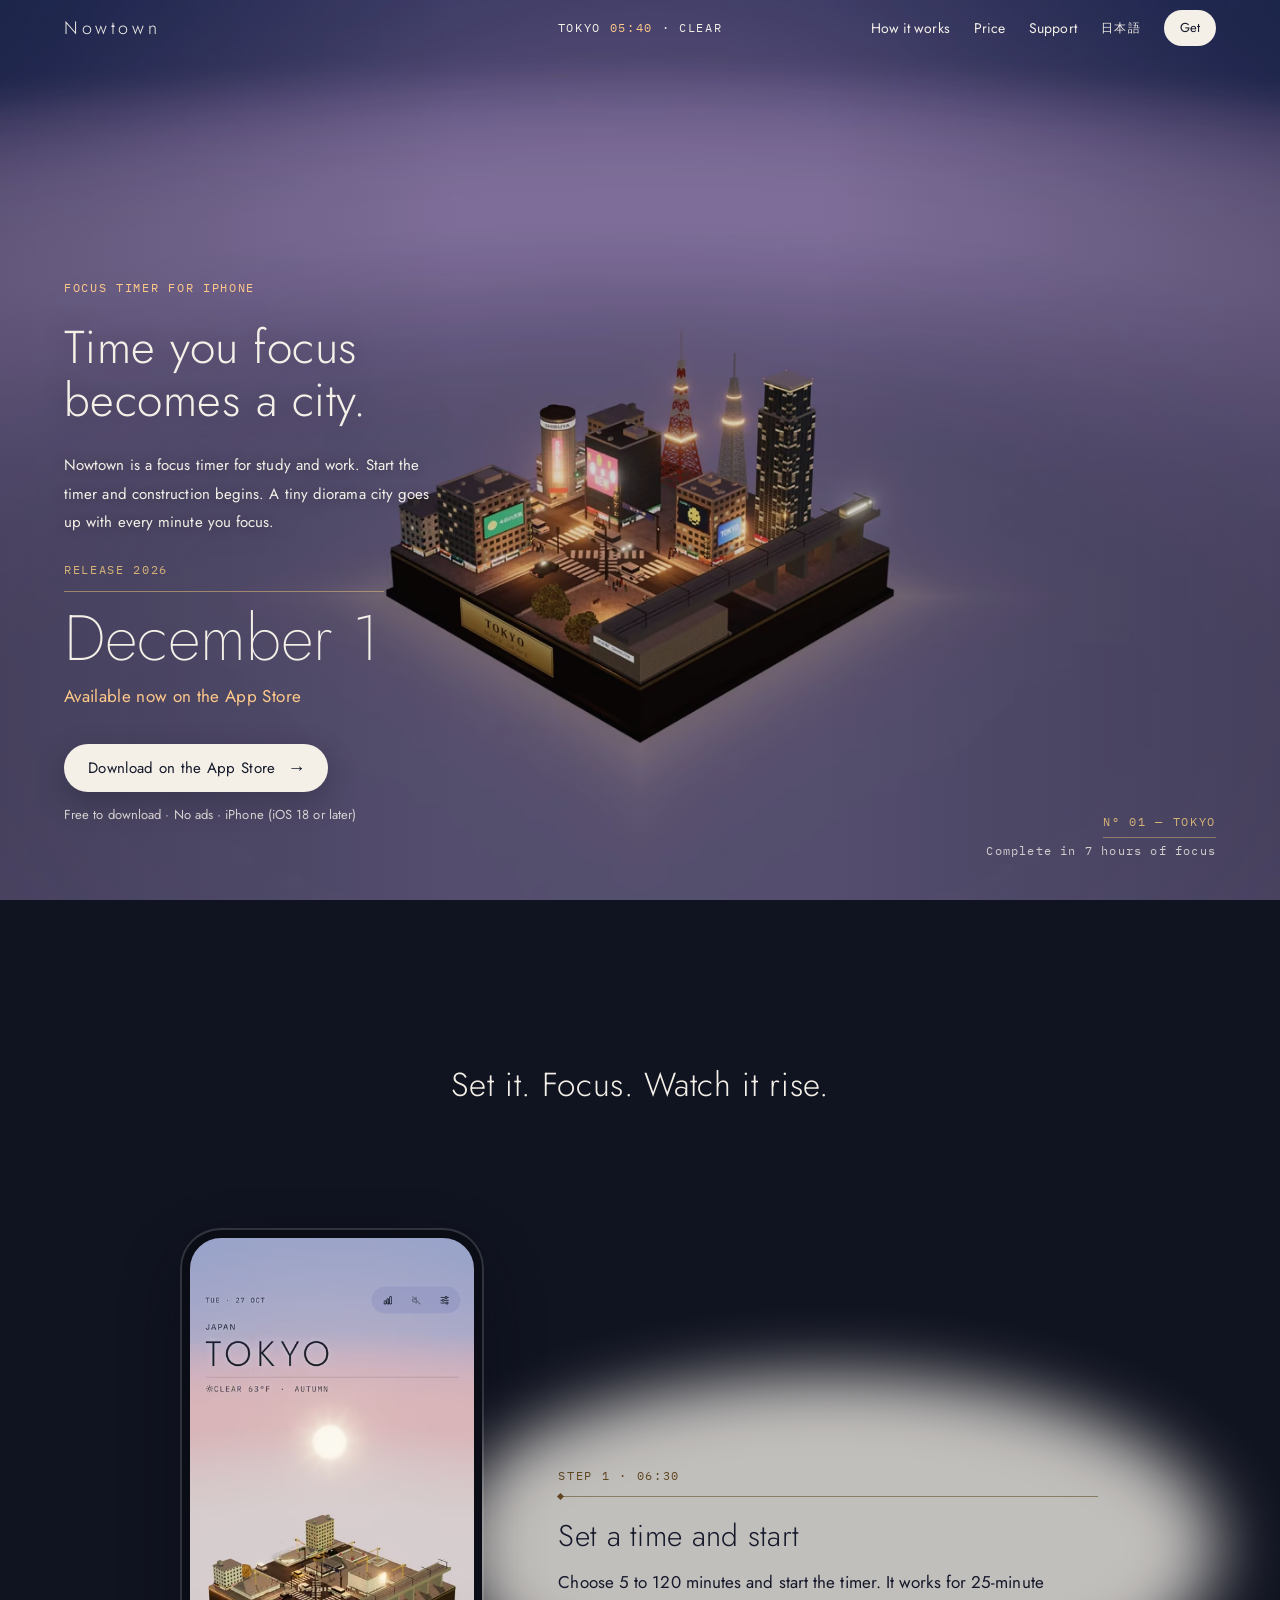
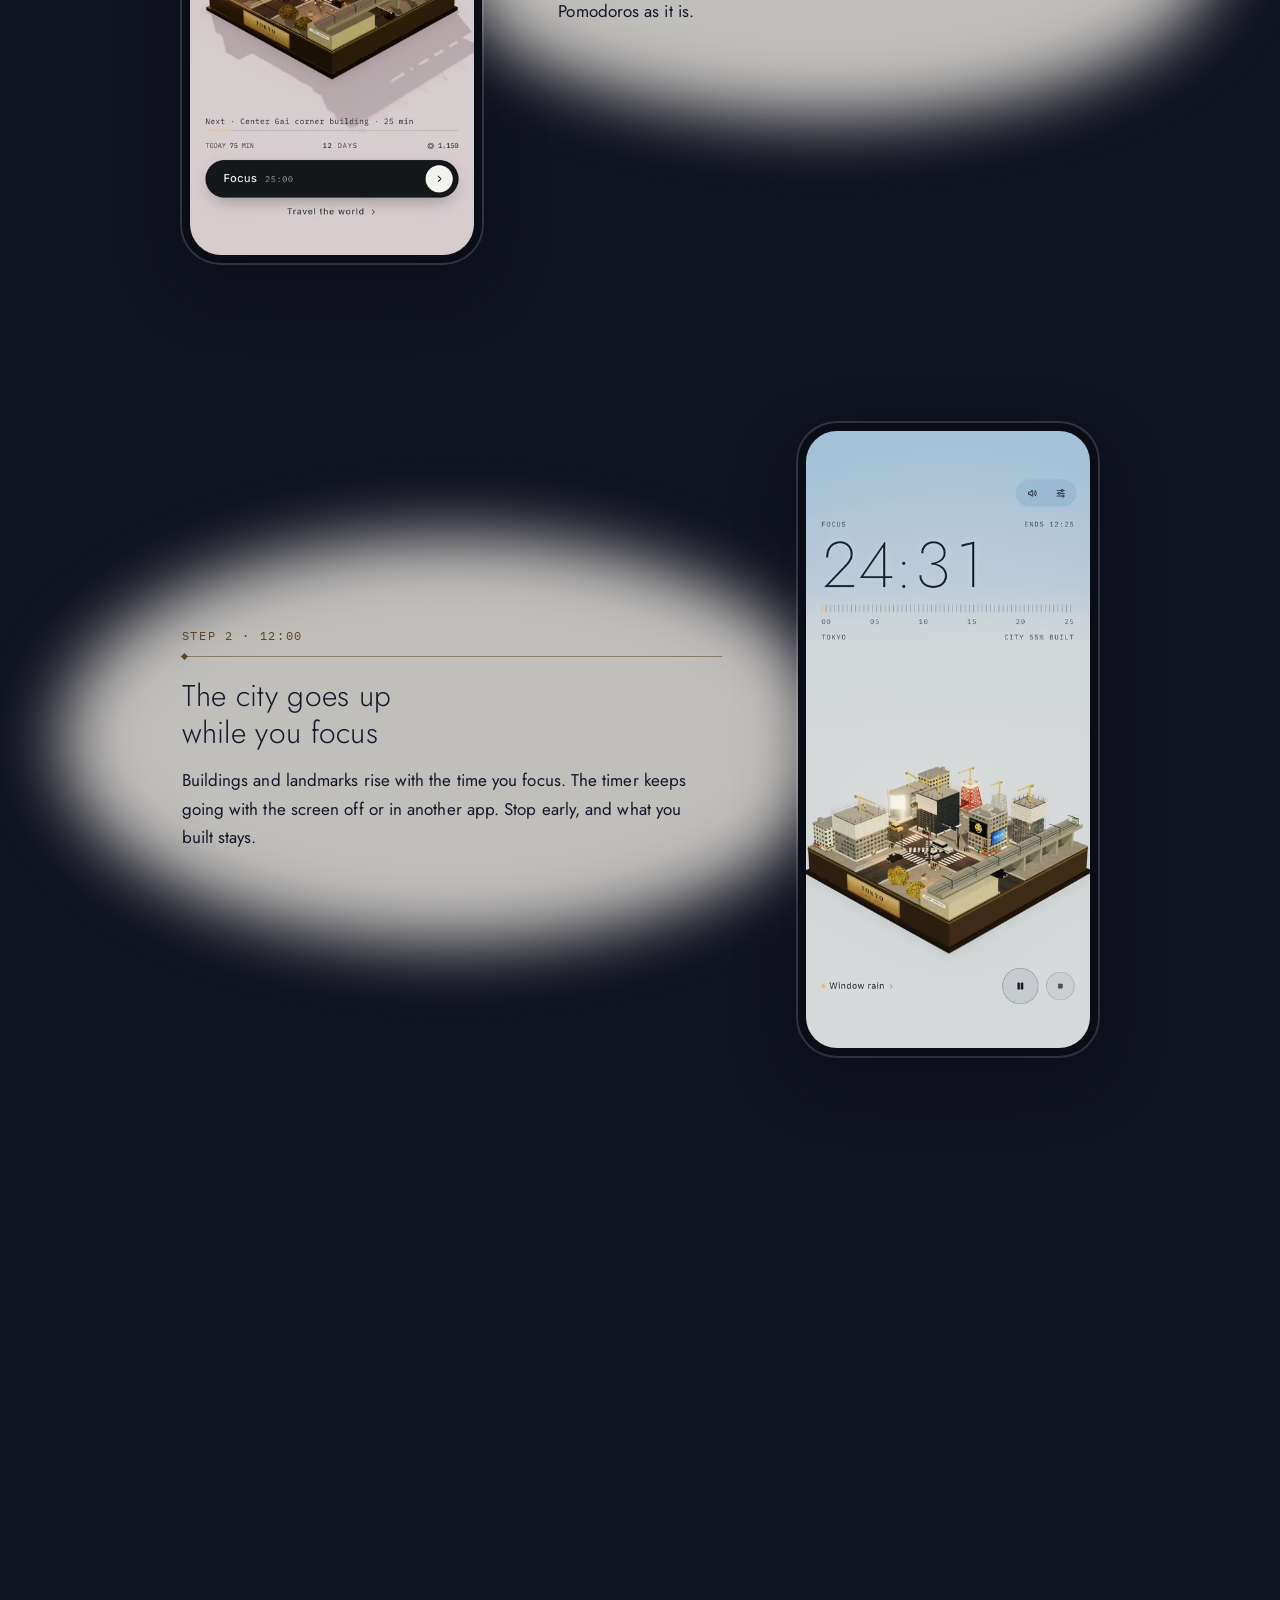
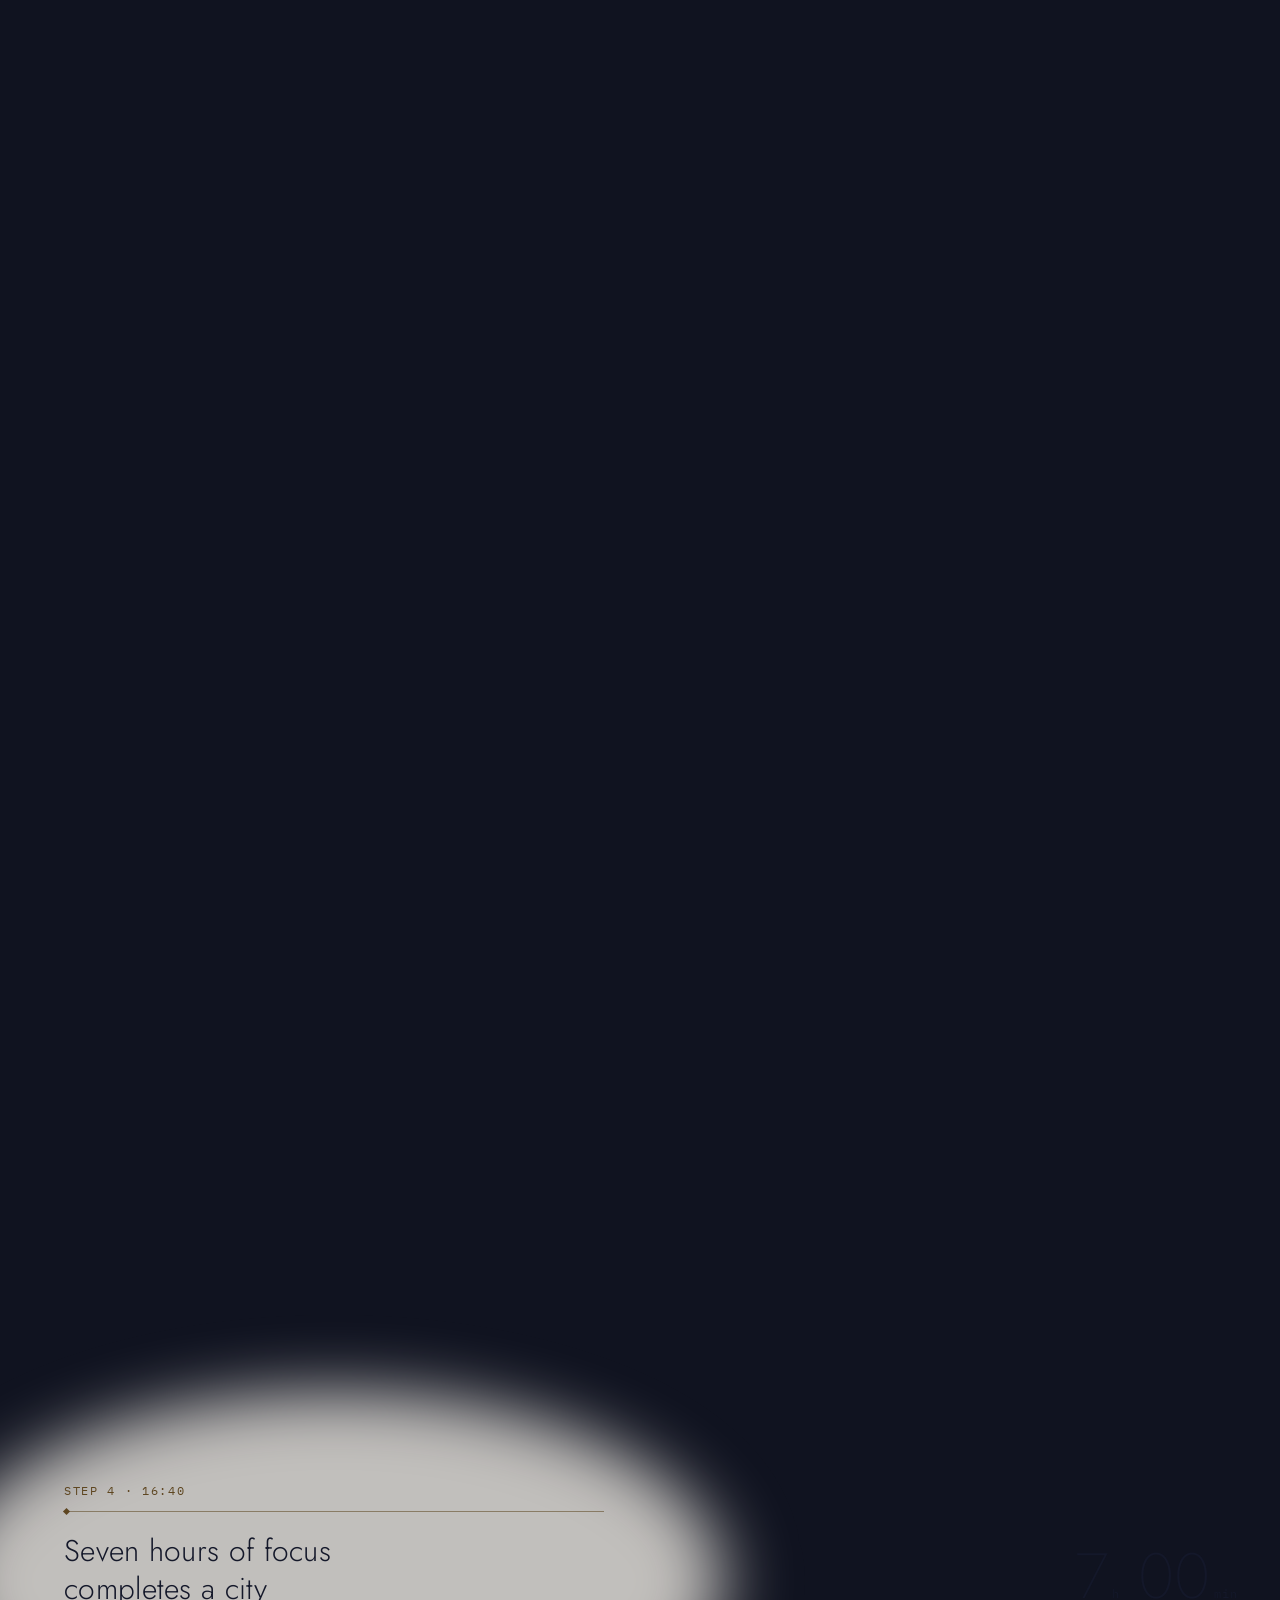
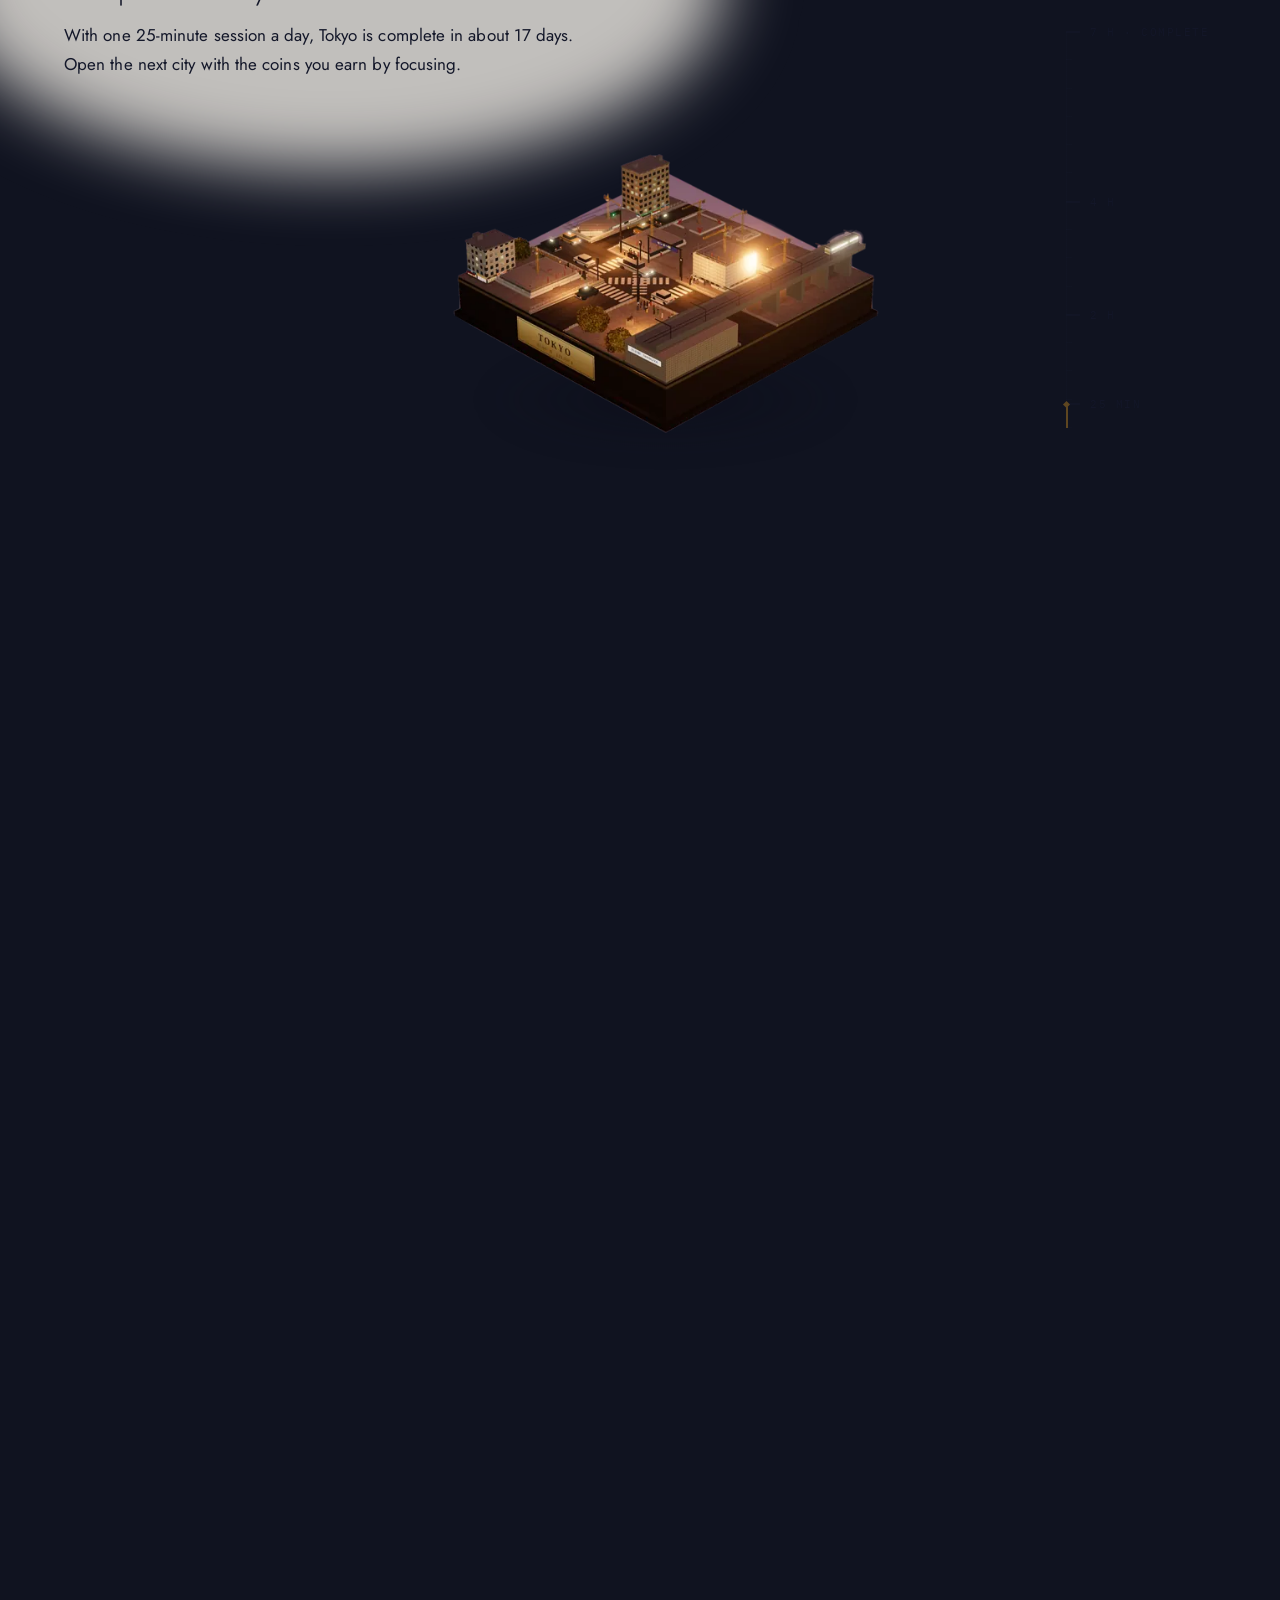
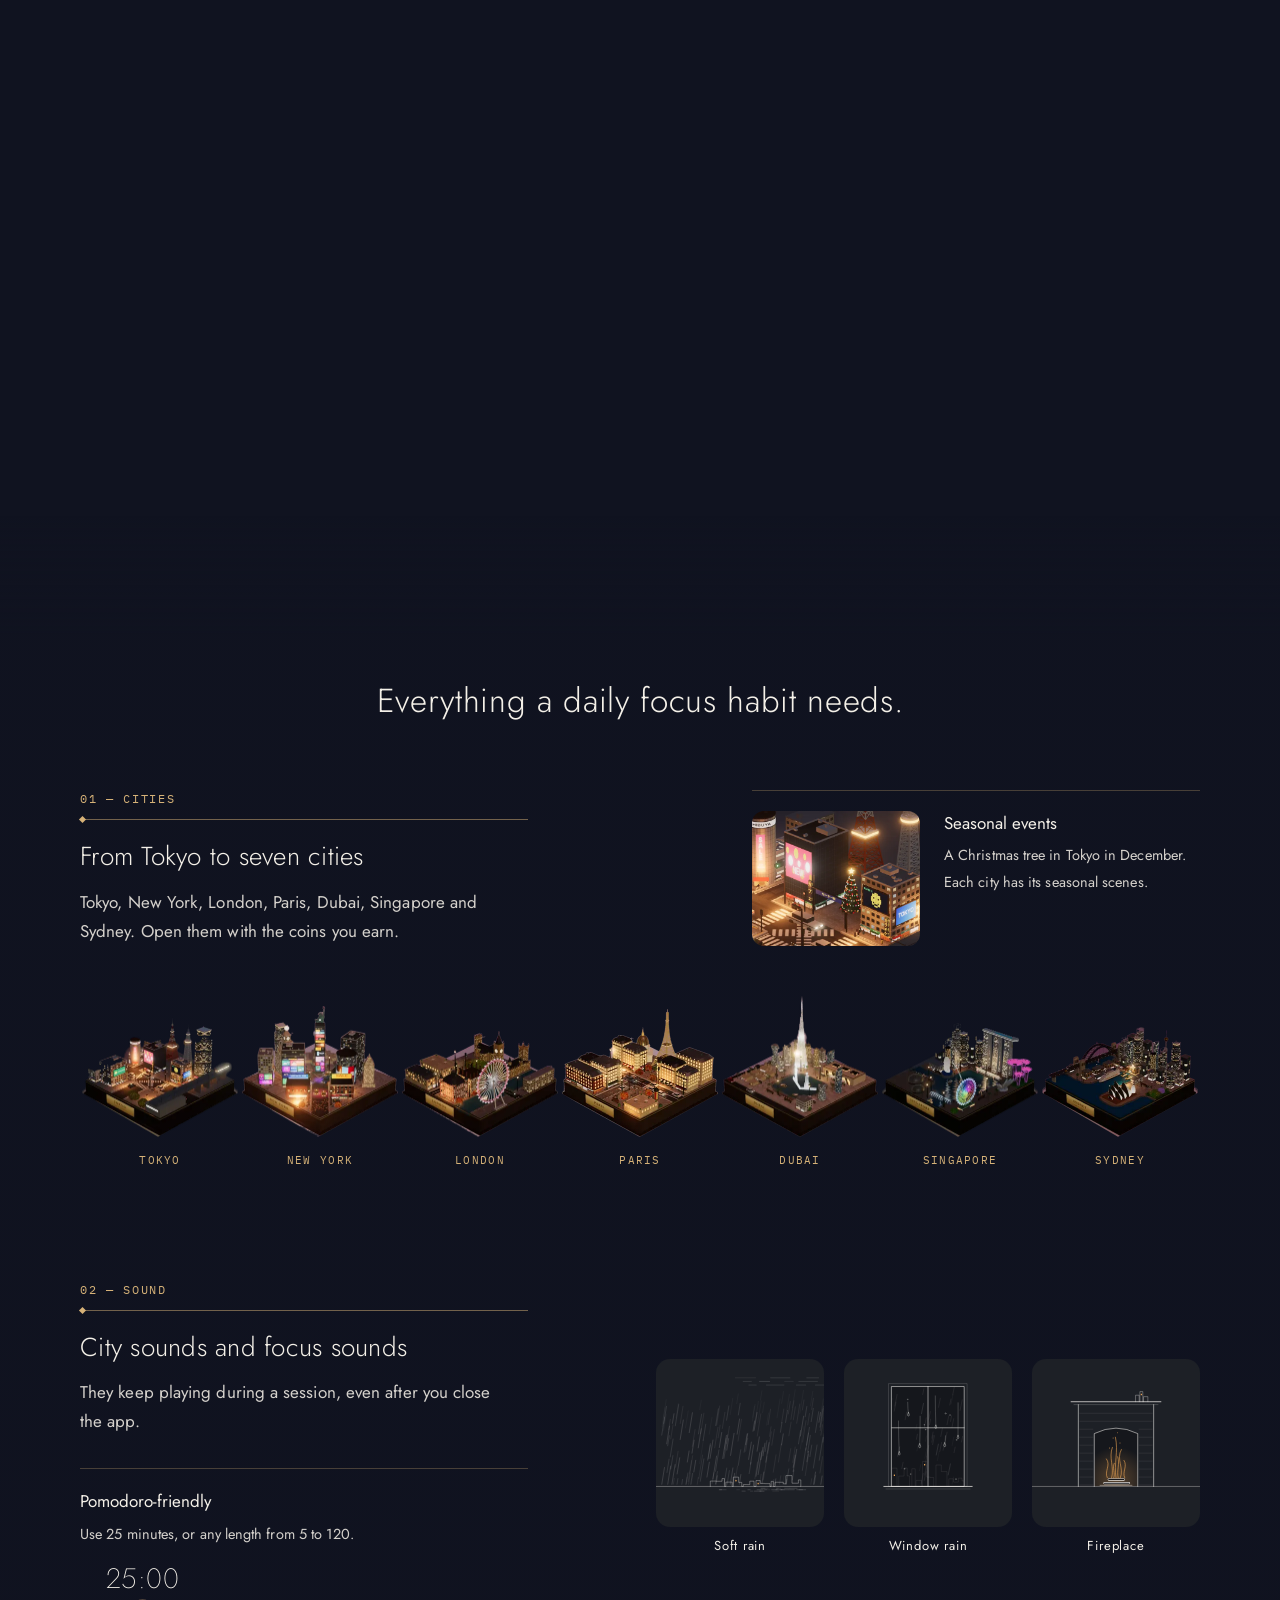
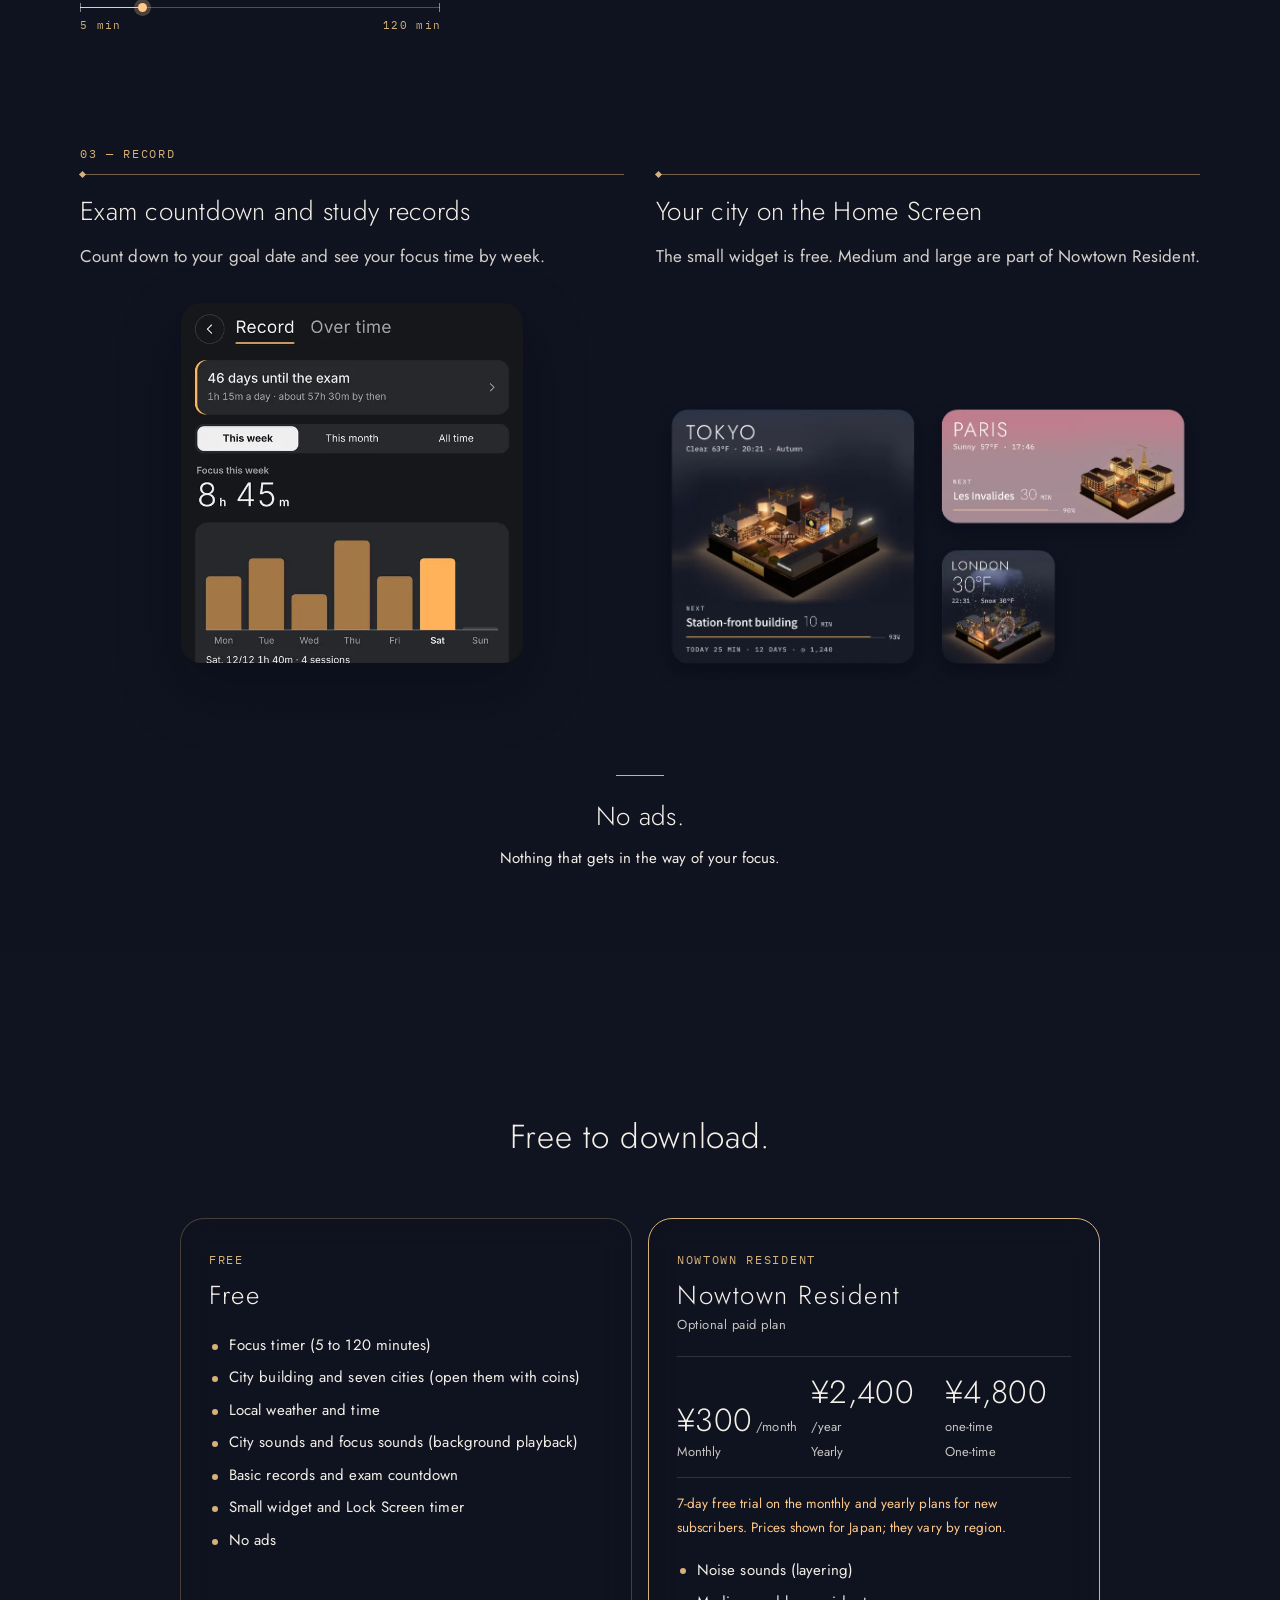
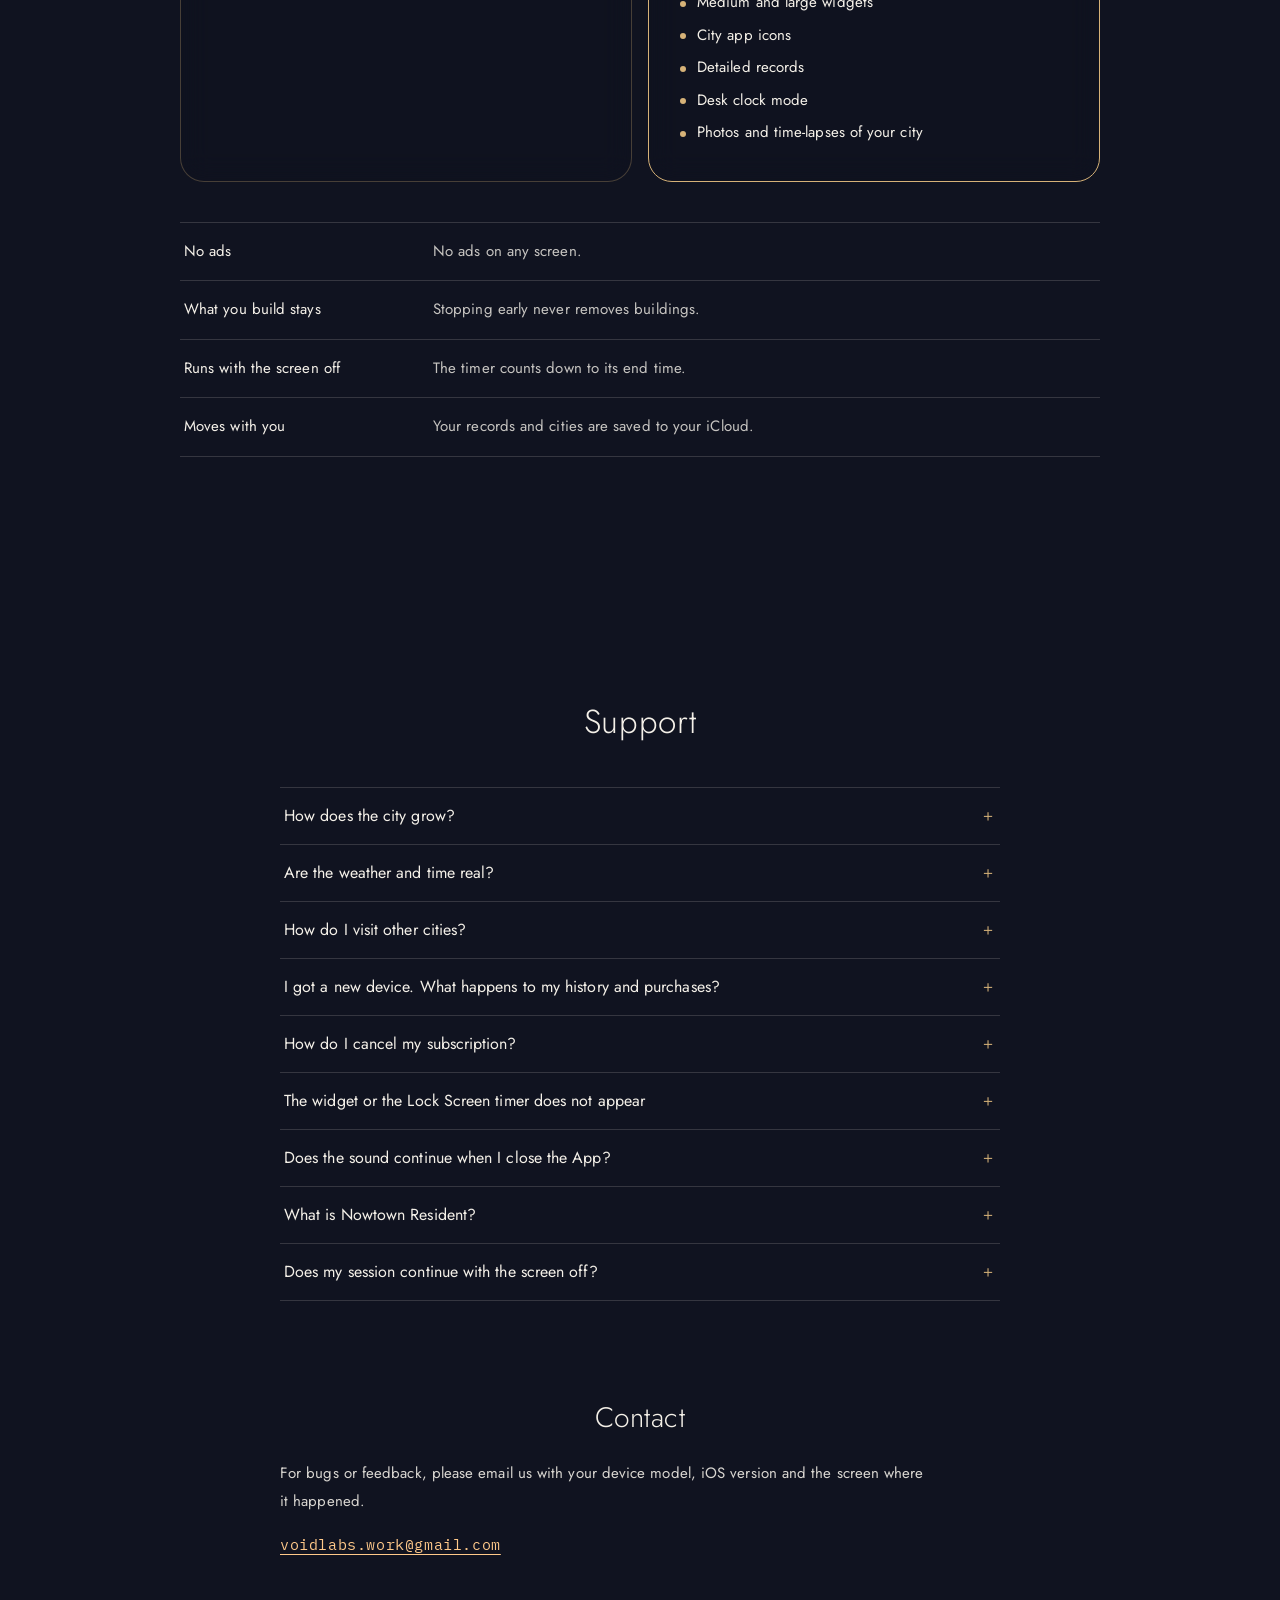
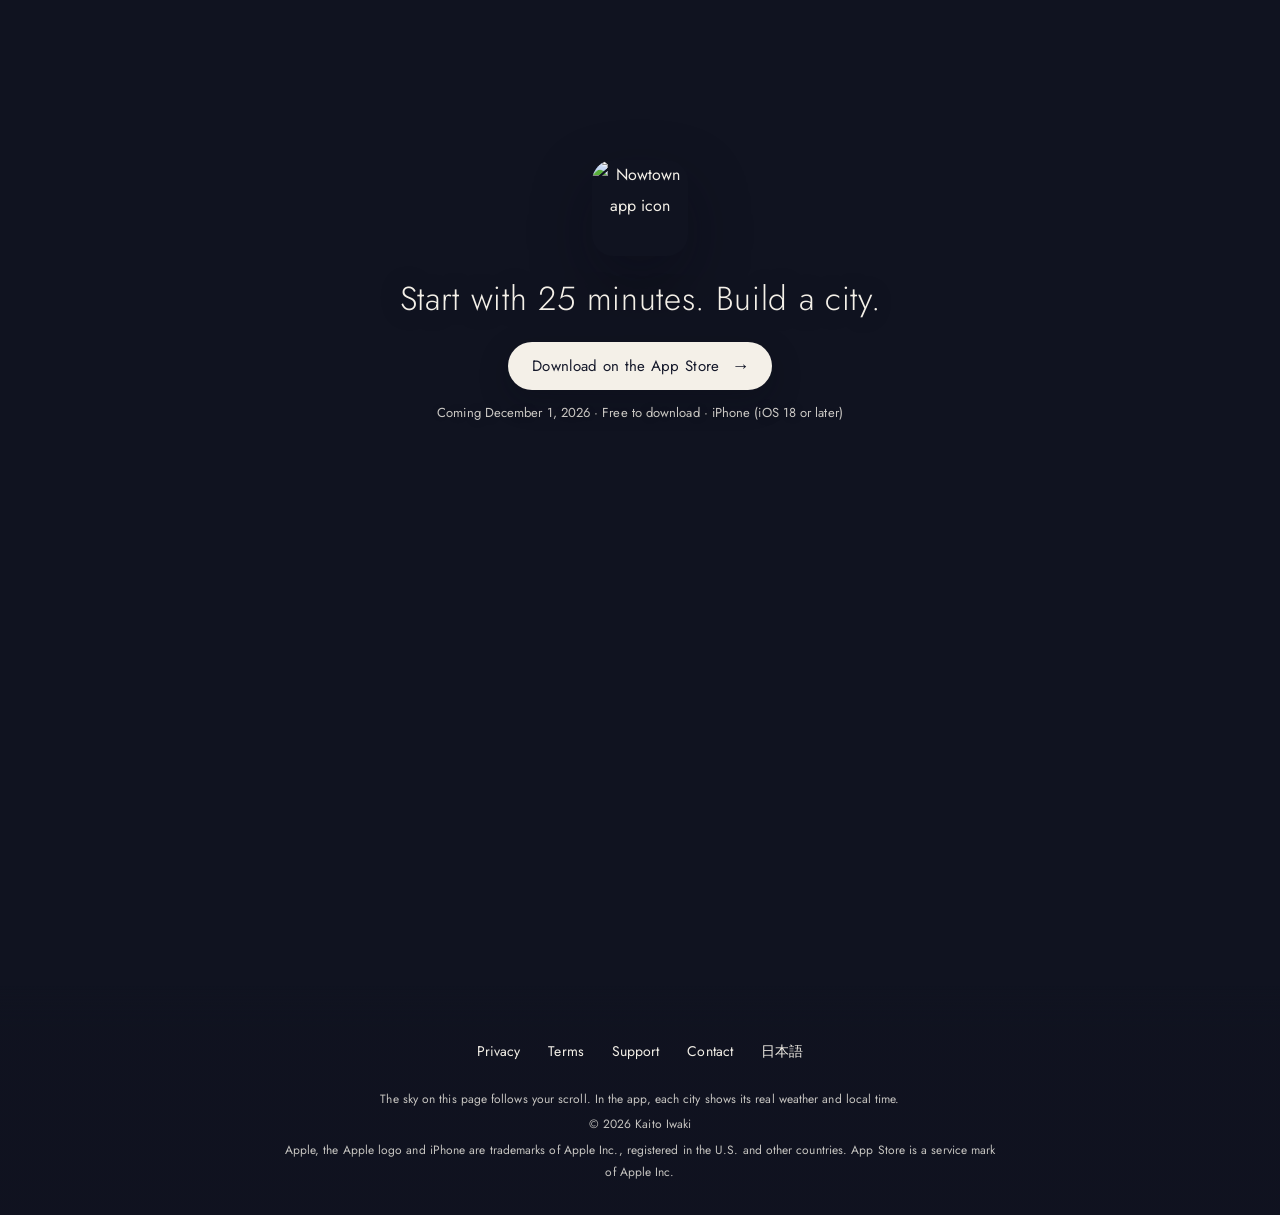
==== commit 8d5ad674: "夕方の箱庭が一周する演出を追加・URLを nowtown-app.github.io に変更 Co-Authored-By: Claude Opus 5.5 <noreply@anthropic.co" ====
--- a/en/index.html
+++ b/en/index.html
@@ -3,20 +3,20 @@
 <head>
 <meta charset="utf-8">
 <meta name="viewport" content="width=device-width, initial-scale=1, viewport-fit=cover">
-<script>document.documentElement.classList.add('js');</script>
+<script>document.documentElement.classList.add('js');if(navigator.connection&&navigator.connection.saveData)document.documentElement.classList.add('no-spin');</script>
 <title>Nowtown: Focus Timer That Builds a Tiny City (iPhone)</title>
 <meta name="description" content="Nowtown is a focus timer for iPhone that builds a tiny diorama city while you focus. Seven cities with real weather and local time. Coming December 1, 2026. Pre-order on the App Store.">
-<link rel="canonical" href="https://kaitoiwaki.github.io/nowtown-site/en/">
-<link rel="alternate" hreflang="ja" href="https://kaitoiwaki.github.io/nowtown-site/">
-<link rel="alternate" hreflang="en" href="https://kaitoiwaki.github.io/nowtown-site/en/">
-<link rel="alternate" hreflang="x-default" href="https://kaitoiwaki.github.io/nowtown-site/">
+<link rel="canonical" href="https://nowtown-app.github.io/en/">
+<link rel="alternate" hreflang="ja" href="https://nowtown-app.github.io/">
+<link rel="alternate" hreflang="en" href="https://nowtown-app.github.io/en/">
+<link rel="alternate" hreflang="x-default" href="https://nowtown-app.github.io/">
 <meta name="theme-color" content="#101320">
 <meta name="apple-itunes-app" content="app-id=6824274766">
 <meta property="og:type" content="website">
-<meta property="og:url" content="https://kaitoiwaki.github.io/nowtown-site/en/">
+<meta property="og:url" content="https://nowtown-app.github.io/en/">
 <meta property="og:title" content="Nowtown: Focus Timer That Builds a Tiny City">
 <meta property="og:description" content="Time you focus becomes a city. A focus timer for iPhone that builds a tiny diorama city while you focus. Coming December 1, 2026. Pre-order on the App Store.">
-<meta property="og:image" content="https://kaitoiwaki.github.io/nowtown-site/og-en.png">
+<meta property="og:image" content="https://nowtown-app.github.io/og-en.png">
 <meta property="og:image:width" content="1200">
 <meta property="og:image:height" content="630">
 <meta property="og:locale" content="en_US">
@@ -28,11 +28,11 @@
 // 最初の空（S0）のくっきりした絵を先に読む。Save-Data のときは読まない（ぼかした絵だけ）
 (function(d,p){if(navigator.connection&&navigator.connection.saveData)return;[['(min-aspect-ratio: 2/3)','land',1600,2560],['(max-aspect-ratio: 2/3)','port',720,1080]].forEach(function(v){var l=d.createElement('link');l.rel='preload';l.as='image';l.type='image/avif';l.media=v[0];l.setAttribute('imagesizes','100vw');l.setAttribute('fetchpriority','high');l.setAttribute('imagesrcset',p+'s0-'+v[1]+'-sharp-'+v[2]+'.avif '+v[2]+'w, '+p+'s0-'+v[1]+'-sharp-'+v[3]+'.avif '+v[3]+'w');d.head.appendChild(l);});})(document,'../assets/sky/');
 </script>
-<link rel="stylesheet" href="../assets/site.css?v=271fb46b">
+<link rel="stylesheet" href="../assets/site.css?v=b673b936">
 <script type="application/ld+json">
-{"@context":"https://schema.org","@type":"SoftwareApplication","name":"Nowtown","operatingSystem":"iOS 18","applicationCategory":"ProductivityApplication","description":"A focus timer for iPhone that builds a tiny diorama city while you focus.","url":"https://kaitoiwaki.github.io/nowtown-site/en/","installUrl":"https://apps.apple.com/app/id6824274766","datePublished":"2026-12-01","inLanguage":"en","offers":{"@type":"Offer","price":0,"priceCurrency":"JPY"}}
+{"@context":"https://schema.org","@type":"SoftwareApplication","name":"Nowtown","operatingSystem":"iOS 18","applicationCategory":"ProductivityApplication","description":"A focus timer for iPhone that builds a tiny diorama city while you focus.","url":"https://nowtown-app.github.io/en/","installUrl":"https://apps.apple.com/app/id6824274766","datePublished":"2026-12-01","inLanguage":"en","offers":{"@type":"Offer","price":0,"priceCurrency":"JPY"}}
 </script>
-<script src="../assets/site.js?v=91e20471" defer></script>
+<script src="../assets/site.js?v=2d975636" defer></script>
 </head>
 <body>
 <a class="skip" href="#main">Skip to content</a>
@@ -166,6 +166,8 @@
       <p class="label dusk__label">Tokyo 16:40 → 17:20</p>
       <h2 class="dusk__h">By dusk, the city you built lights up.</h2>
     </div>
+    <!-- 回り始めの直前に出る 1 行（サイトの絵は触れない。アプリでは指で回せる）。回さないとき（Save-Data・動きを減らす・JS なし）も出す -->
+    <p class="dusk__spin"><svg class="dusk__spin-i" viewBox="0 0 18 18" width="18" height="18" aria-hidden="true" focusable="false"><path d="M12.5 6.04A7 4 0 1 0 15.06 11.5M12.1 12l2.96-.5-.54 2.95"/></svg>In the app, drag to turn the city.</p>
   </div>
 </section>
 
--- a/assets/site.css
+++ b/assets/site.css
@@ -97,7 +97,7 @@
 .sky__layer[data-i="2"] { background: linear-gradient(#8ebad9, #ccd3d9, #d4d7da, #d6d8db, #d6d8db); }
 .sky__layer[data-i="3"] { background: linear-gradient(#a2b0cd, #bbbec8, #c5c6cc, #c9cacf, #c9c9cf); }
 .sky__layer[data-i="4"] { background: linear-gradient(#5e78b4, #d19e90, #d3b4ab, #d0bcb7, #d0bbb7); }
-.sky__layer[data-i="5"] { background: linear-gradient(#1a1e4c, #955474, #793f5d, #5a2e4a, #5c2f4b); }
+.sky__layer[data-i="5"] { background: linear-gradient(#1a1e4c, #945373, #773f5c, #592d49, #5a2f4a); }
 .sky__layer[data-i="6"] { background: linear-gradient(#091e41, #2d3240, #212532, #161c29, #171c29); }
 @media (max-aspect-ratio: 2/3) {
   .sky__layer[data-i="0"] { background: linear-gradient(#494475, #8e7aac, #60567d, #60567c, #665b84); }
@@ -105,7 +105,7 @@
   .sky__layer[data-i="2"] { background: linear-gradient(#a2c1d9, #cfd5d9, #d6d9db, #d6d9db, #d6d8db); }
   .sky__layer[data-i="3"] { background: linear-gradient(#aeb2ca, #b6b7c3, #c6c6cc, #c6c6cc, #c4c5cb); }
   .sky__layer[data-i="4"] { background: linear-gradient(#8383b1, #d59f8b, #cfbebb, #cebdba, #d0bbb7); }
-  .sky__layer[data-i="5"] { background: linear-gradient(#463156, #9e5978, #522944, #512944, #5d2f4b); }
+  .sky__layer[data-i="5"] { background: linear-gradient(#453156, #9d5978, #522944, #512944, #5d2f4b); }
   .sky__layer[data-i="6"] { background: linear-gradient(#152648, #2f3441, #141926, #131826, #161b29); }
 }
 /* sky:end */
@@ -367,7 +367,11 @@
 .grow__meter { display: none; }
 
 /* ---------- 6. 見せ場（ピン留め） ---------- */
+/* 灯り（p 0〜0.36）→ ひと呼吸 → 一周（0.42〜0.92）→ 止まる。動く距離 200vh（site.js の spin）。
+   回さないとき（html.no-spin：Save-Data・AVIF なし）と JS なしは、前と同じ 220vh（p 0〜1 で灯り） */
 .dusk { height: 220vh; }
+.js .dusk { height: 300vh; }
+.js.no-spin .dusk { height: 220vh; }
 .dusk__pin { position: sticky; top: 0; height: 100svh; overflow: hidden; }
 .dusk__copy {
   position: absolute; right: clamp(32px, 5vw, 80px); top: 50%; transform: translateY(-50%);
@@ -385,6 +389,20 @@
 :lang(en) .dusk__copy { flex-direction: column; align-items: flex-end; gap: 14px; width: min(28vw, 380px); text-align: right; }
 :lang(en) .dusk__label, :lang(en) .dusk__h { writing-mode: horizontal-tb; }
 :lang(en) .dusk__h { font-size: clamp(28px, 3vw, 44px); line-height: 1.25; letter-spacing: .01em; text-wrap: balance; } /* 最後の行が「up.」だけにならない */
+/* 「アプリでは、指で回して眺められます。」：回り始めの直前に出る 1 行（--spin-o）。1 行に収める。
+   PC は箱庭の真下・左右の中央（上端 = 台座の下の角 + 48px、画面の下端から 48px より下へは行かない）。モバイルは見出しのすぐ下（12px）。
+   どちらも上端は site.js が --spin-y で渡す（resize の時だけ測る）。JS なしは画面の下から 48px */
+.dusk__spin {
+  position: absolute; left: 50%; top: var(--spin-y, auto); transform: translateX(-50%);
+  display: flex; align-items: center; gap: 7px; width: max-content; margin: 0; white-space: nowrap;
+  font: 400 14px/1.6 var(--f-text); letter-spacing: .04em; color: rgba(244, 240, 232, .85);
+  text-shadow: 0 0 18px rgba(16, 19, 32, .5);
+  opacity: var(--spin-o, 1);
+}
+html:not(.js) .dusk__spin { top: auto; bottom: 48px; }
+.dusk__spin-i { flex: none; width: 18px; height: 18px; fill: none; stroke: var(--lamp); stroke-width: 1.25; stroke-linecap: round; stroke-linejoin: round; }
+/* 一周の絵（site.js が .sky__sharp のいちばん上に作る canvas）。位置と大きさは、空の絵の中の箱庭のまわりの四角に合わせて site.js が px で書く */
+.spin-fx { position: absolute; left: 0; top: 0; width: 0; height: 0; pointer-events: none; visibility: hidden; }
 
 /* ---------- 7. 機能：展示の目録（docs/site/spec.md の 11 章） ----------
    カードはやめ、空の上に直接書く（手順の解説と同じ手：等幅のラベル → 真鍮の罫線と鋲 → 見出し → 本文）。
@@ -644,6 +662,7 @@
   .dusk__h, :lang(en) .dusk__h { font-size: 24px; line-height: 1.5; letter-spacing: .06em; }
   :lang(en) .dusk__h { letter-spacing: .01em; line-height: 1.3; }
   .dusk__h span + span { margin-top: 0; }
+  .dusk__spin { font-size: 13px; }
 
   /* 目録：1 列（組と組の間 72px）。本文は幅いっぱい */
   .feat { padding: 96px var(--gutter) 48px; }
@@ -819,9 +838,9 @@
 
 /* ---------- 動きを減らす ---------- */
 @media (prefers-reduced-motion: reduce) {
-  .dusk { height: auto; }
+  .dusk, .js .dusk { height: auto; }
   .dusk__pin { position: relative; }
-  .dusk__copy { opacity: 1 !important; }
+  .dusk__copy, .dusk__spin { opacity: 1 !important; }
   .js .reveal { opacity: 1; transform: none; transition: none; }
   .js .note.reveal::before, .js :is(.note, .cat__head).reveal :is(.note__label, .cat__label, .note__h, .note__p, .cat__h, .cat__p) { opacity: 1; transform: none; transition: none; }
   .js :is(.note, .cat__head).reveal :is(.note__label, .cat__label)::after { transform: none; transition: none; }
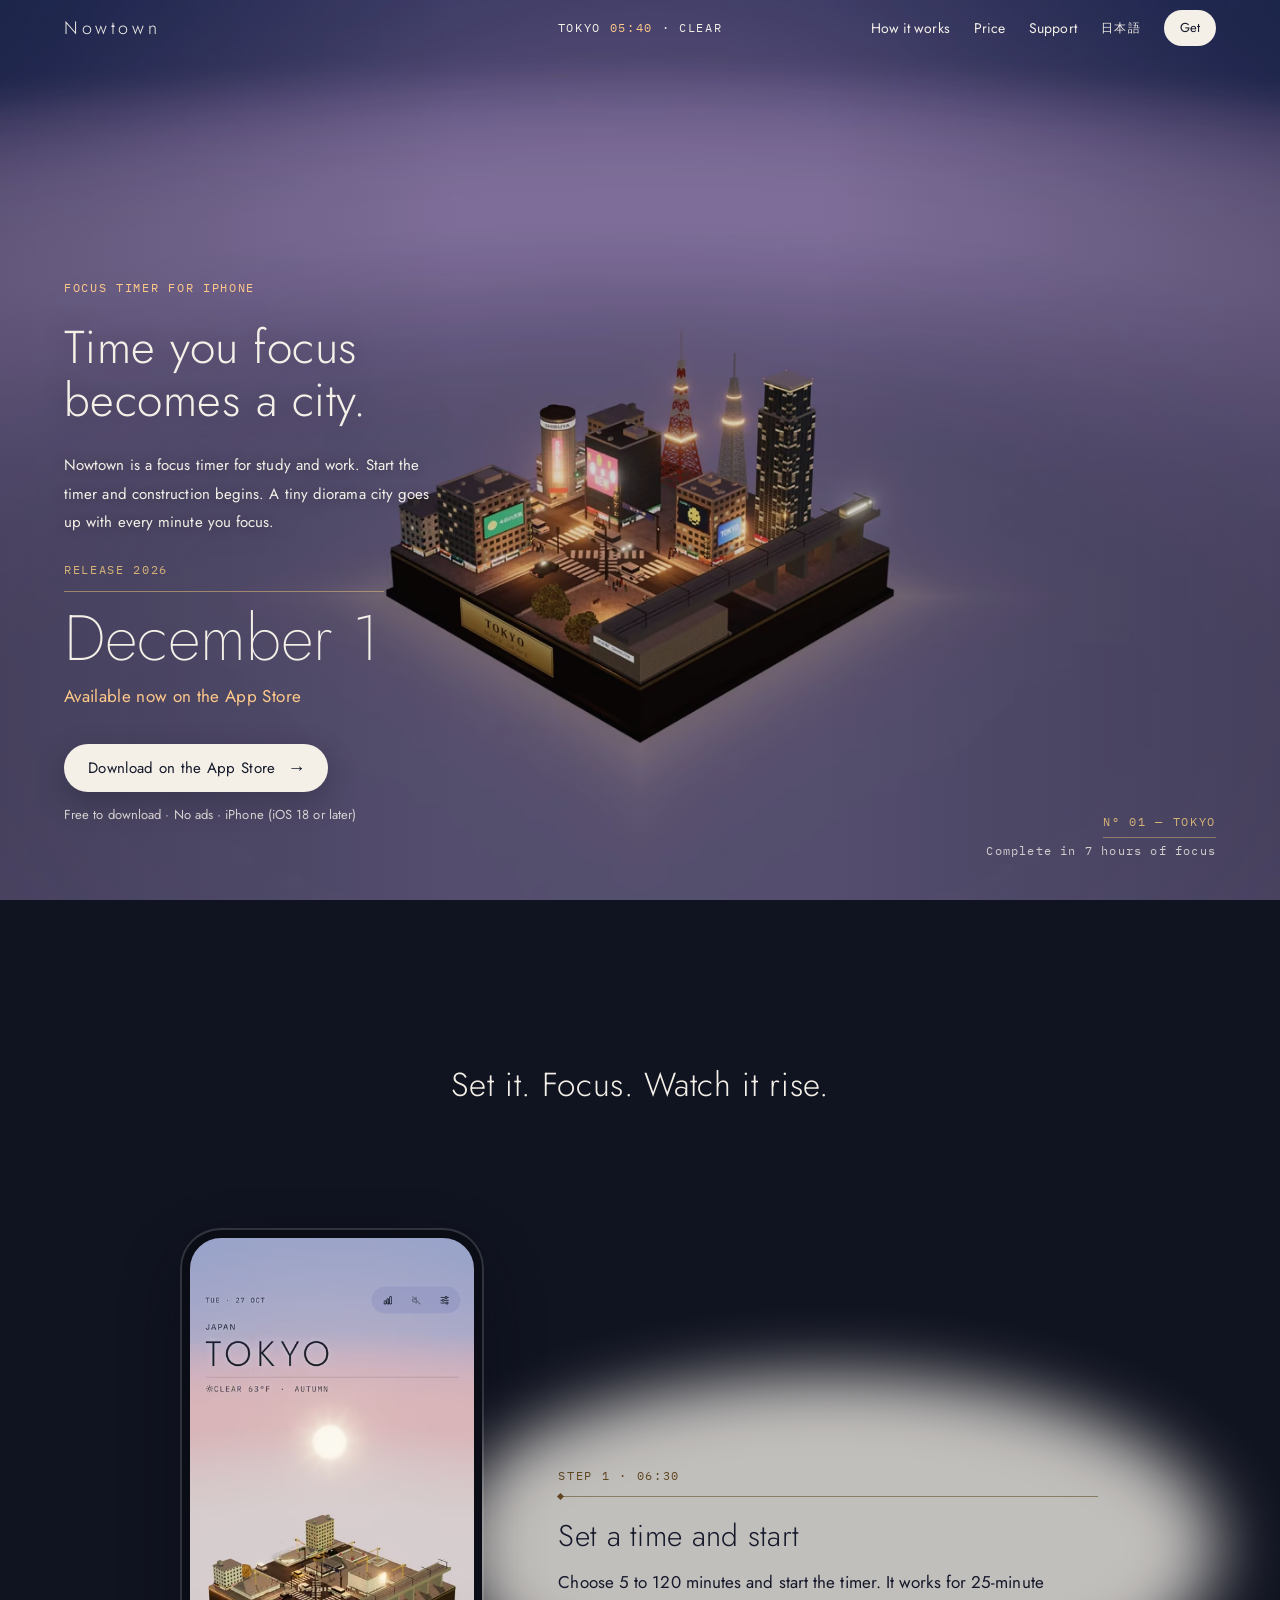
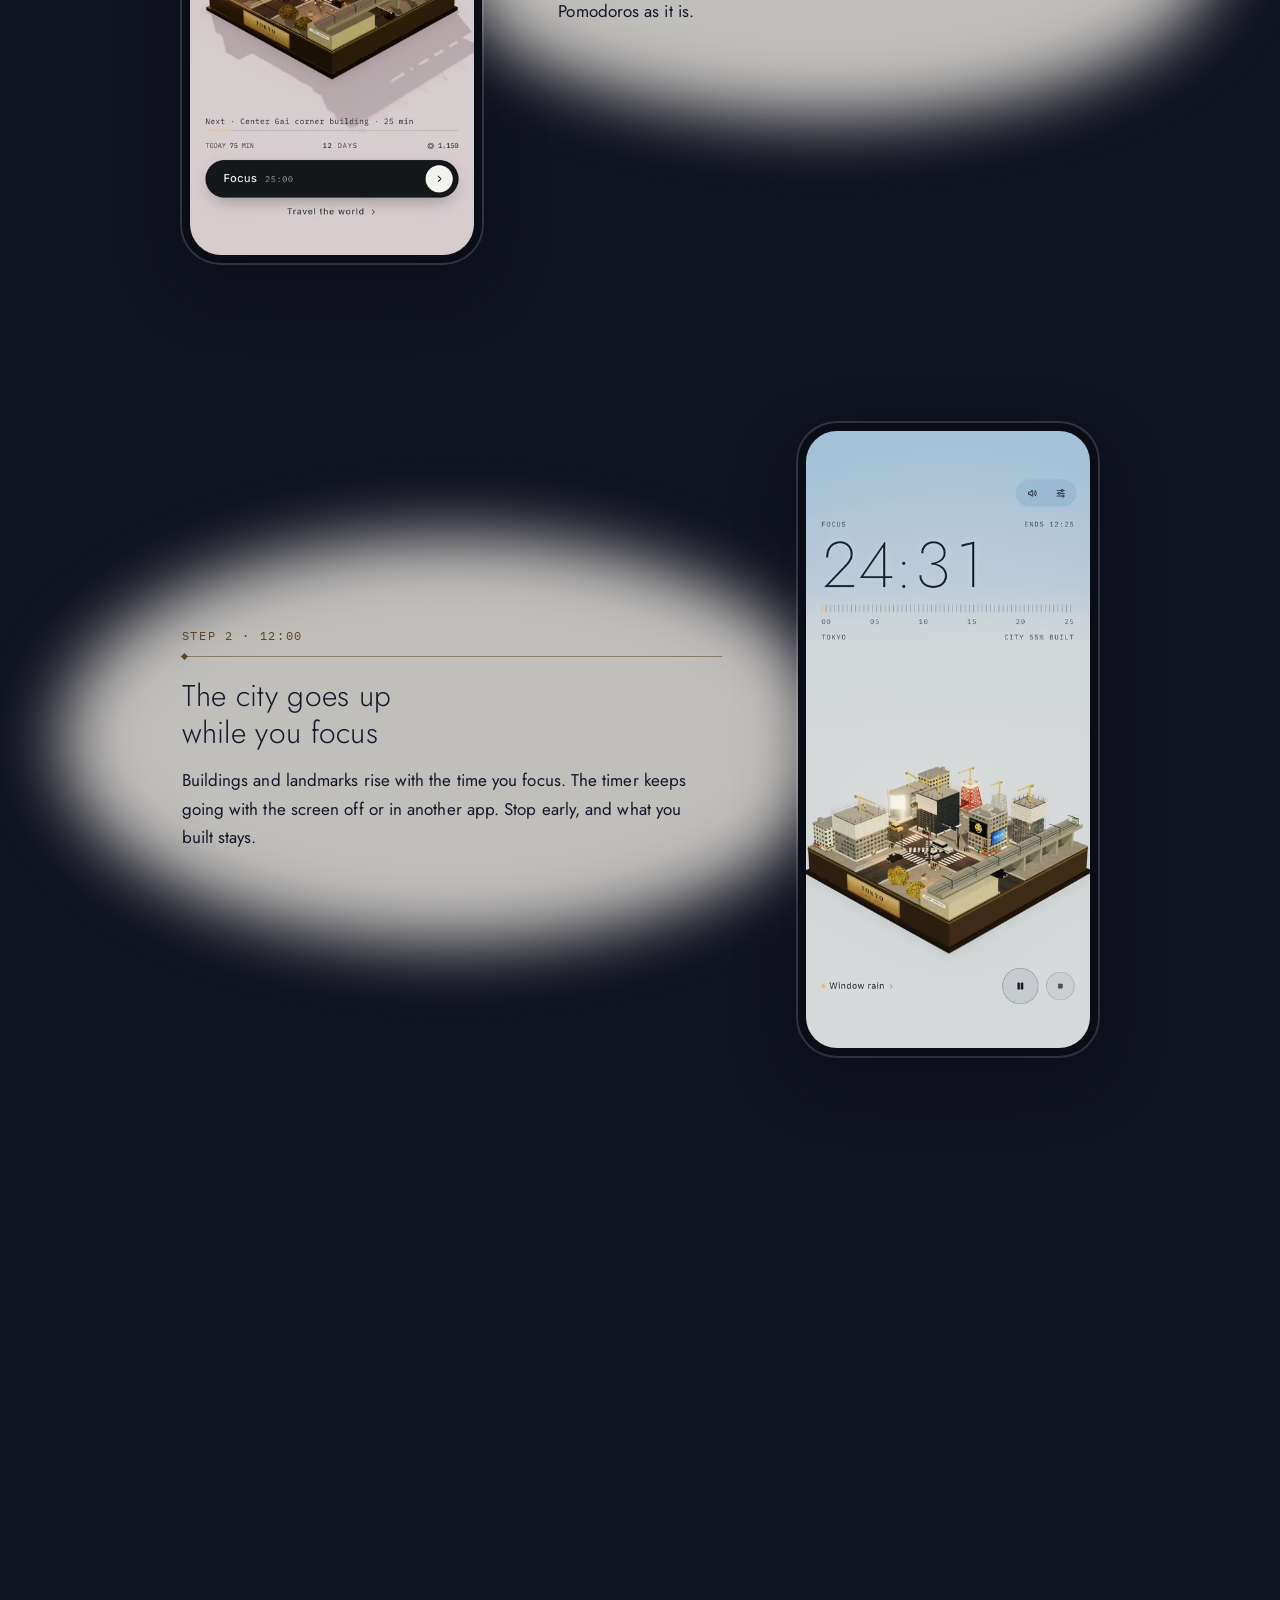
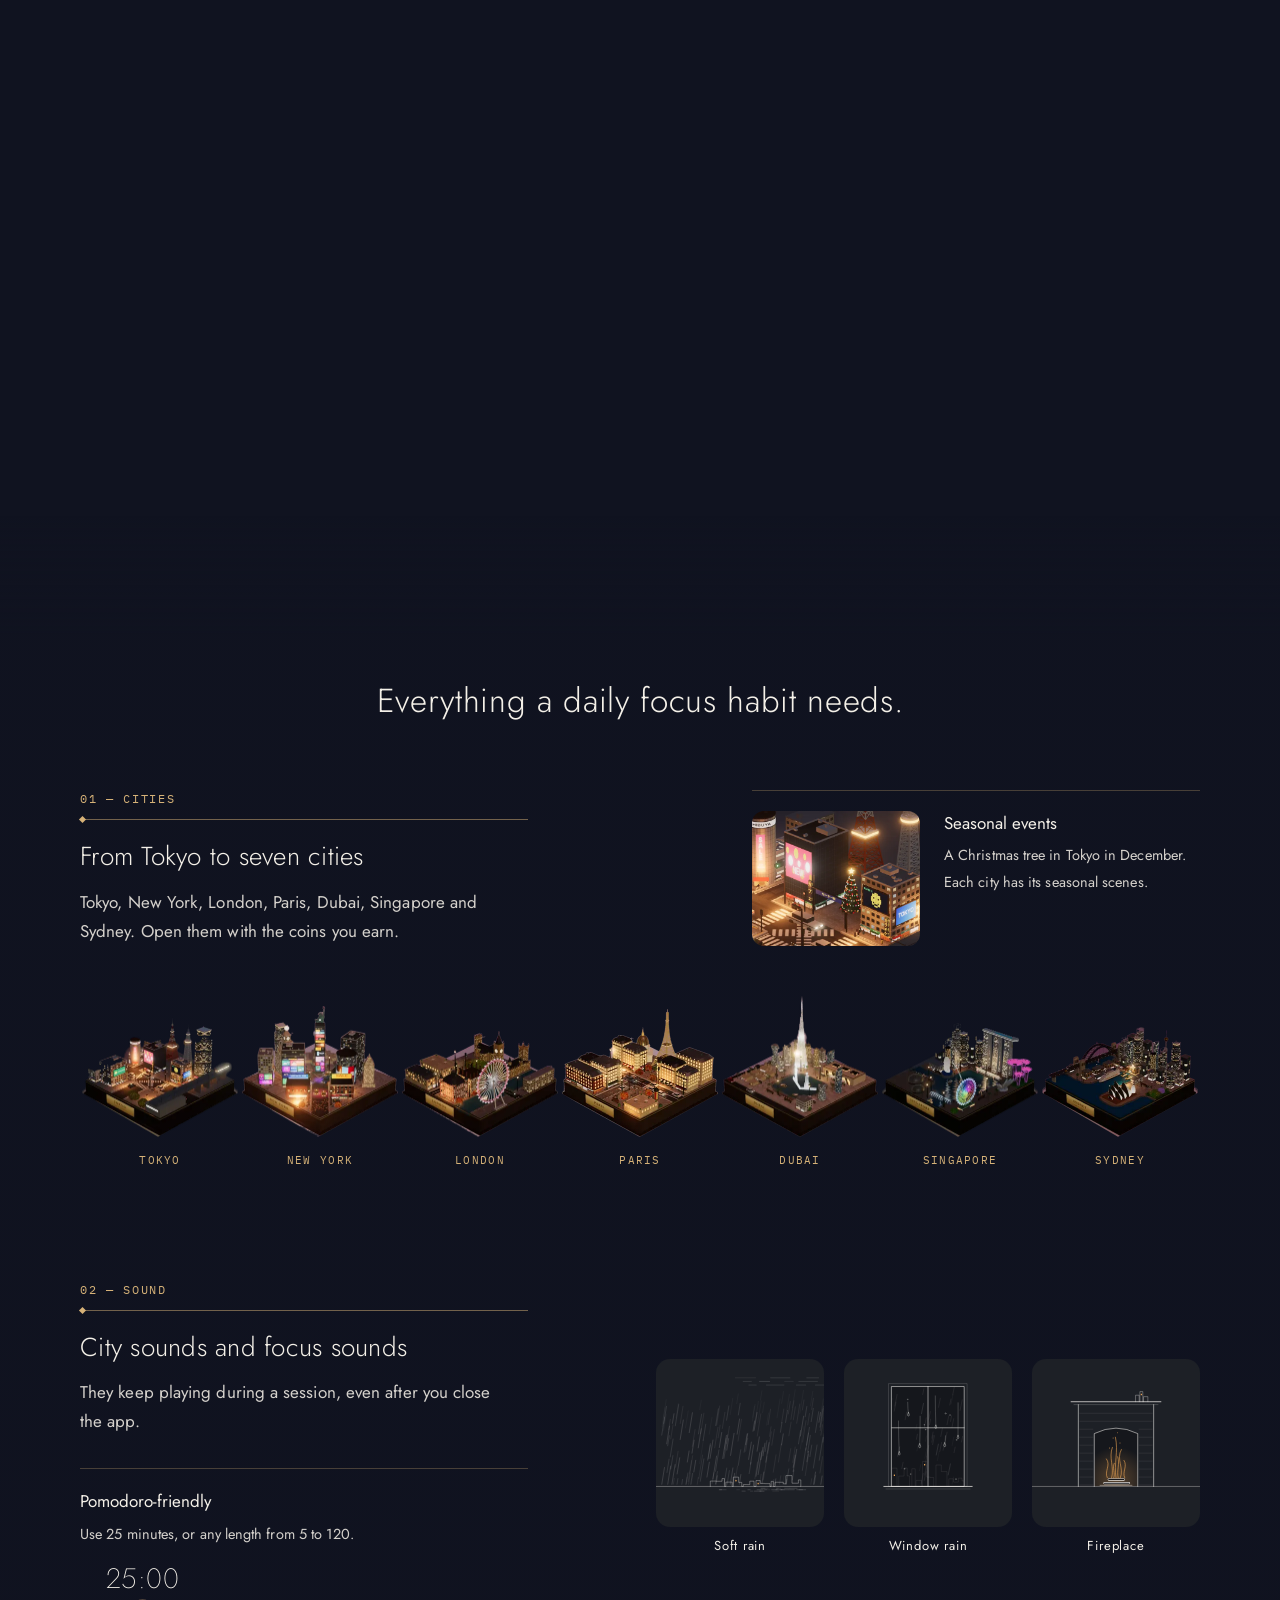
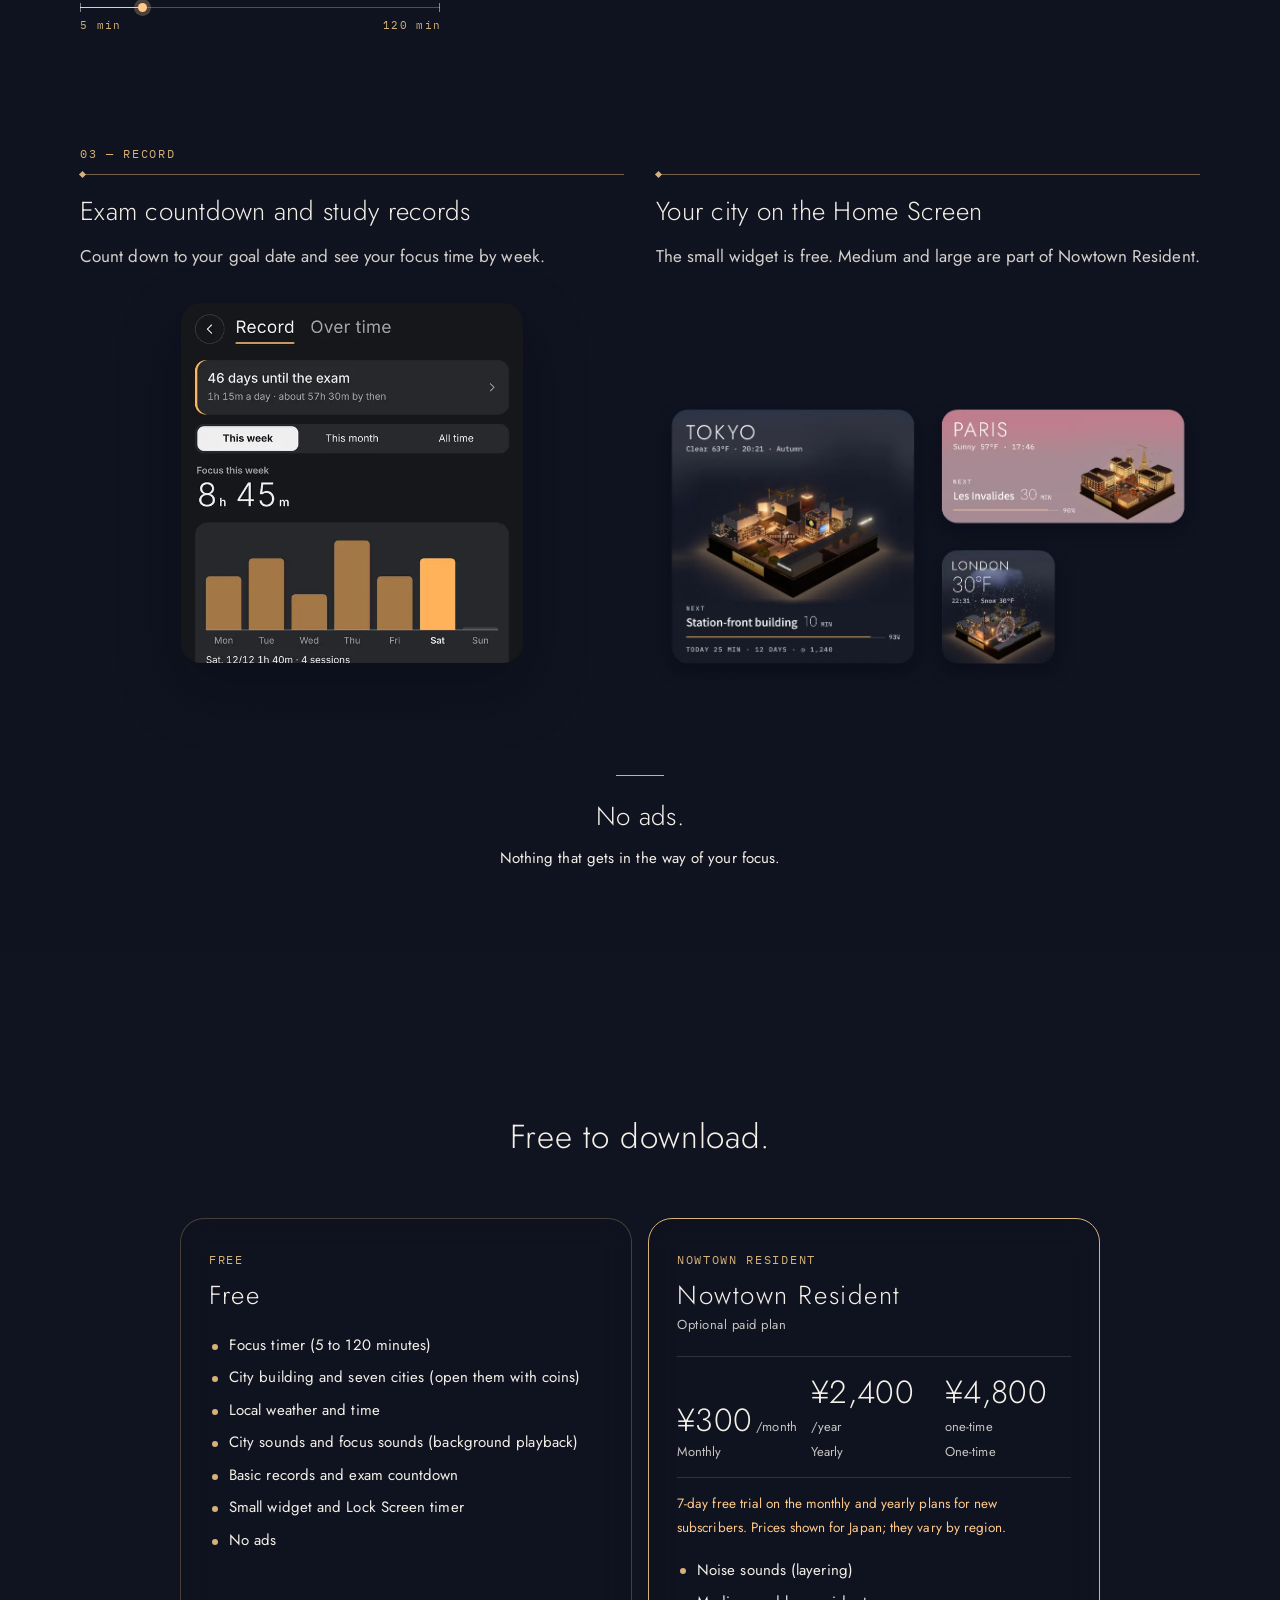
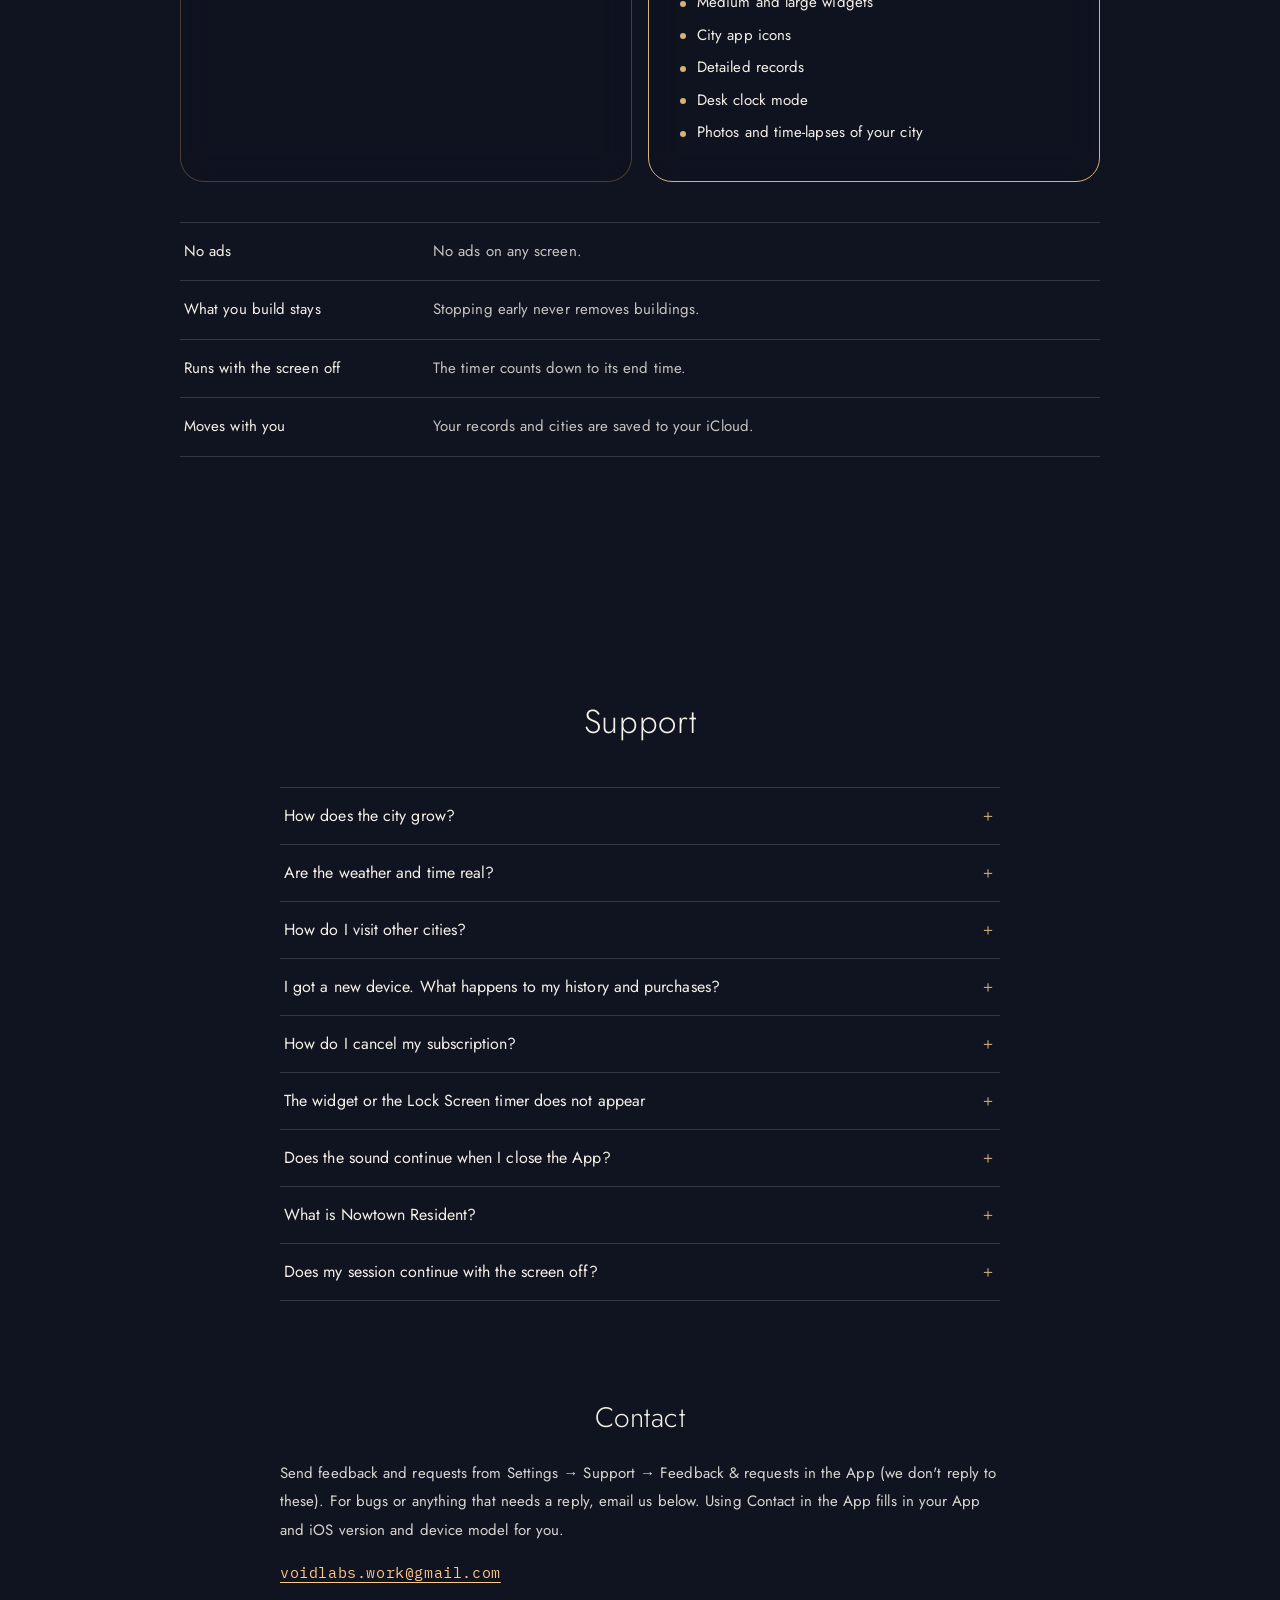
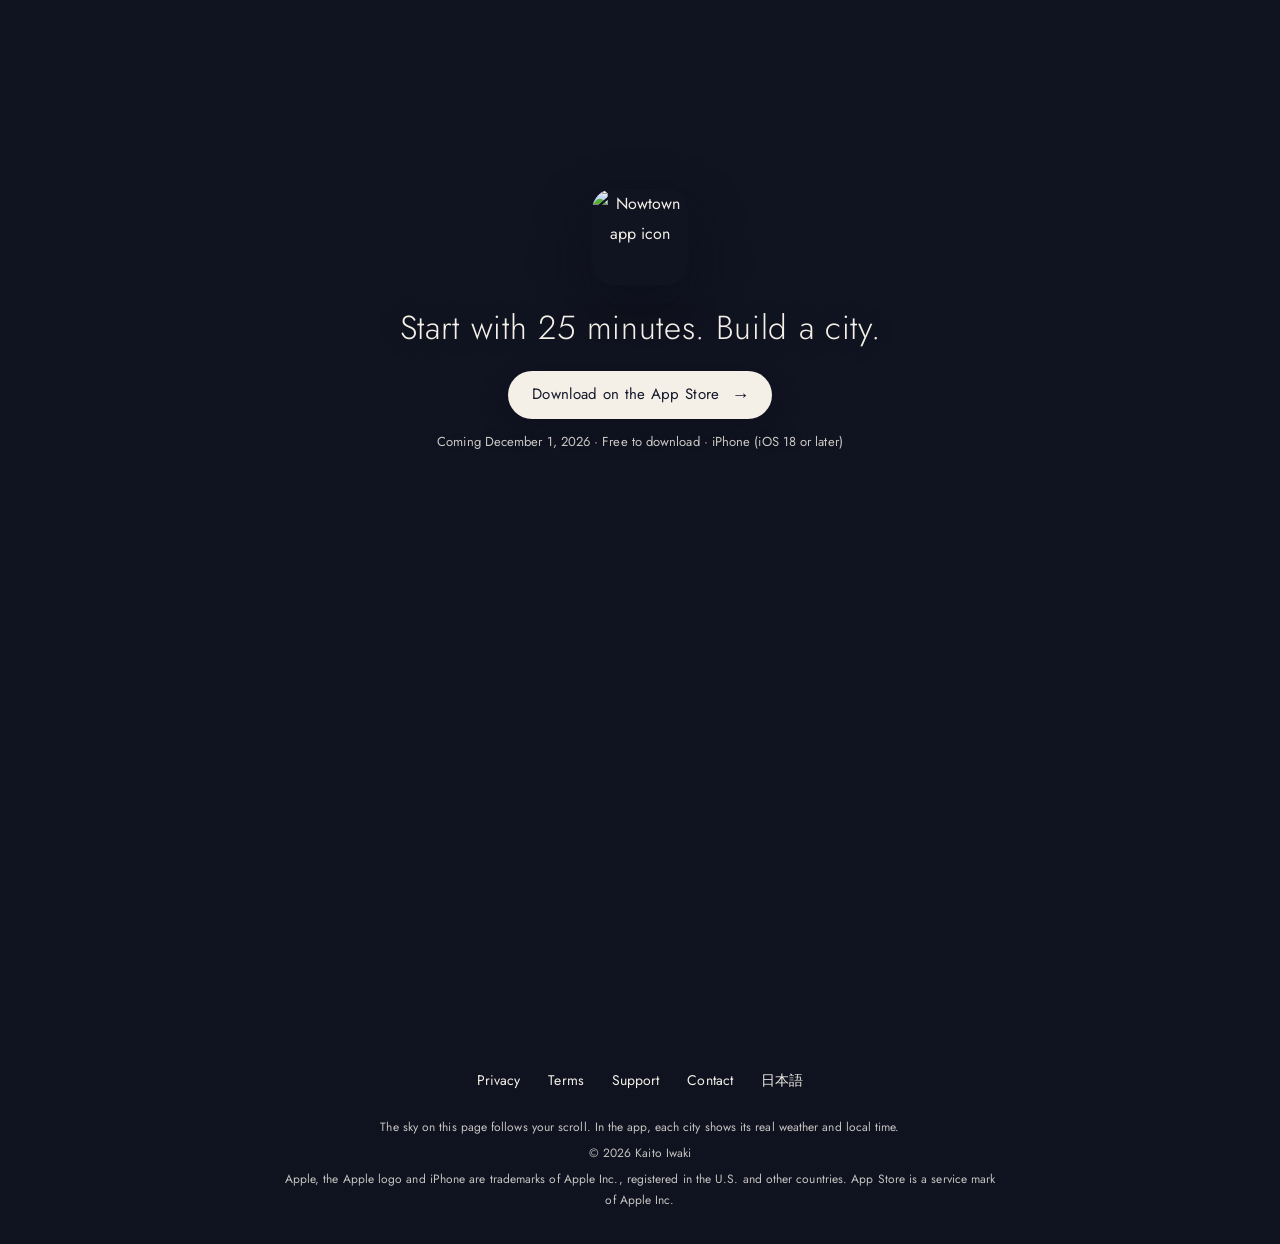
==== commit a5c0c78e: "情報の見直し：規約のお試しの解約（24 時間前まで）、ポリシーの言い切りの修正、FAQ（購入を復元の場所・ノイズの音・ご意見とお問い合わせ）、自前の字 Co-Authored-By: Claude O" ====
--- a/en/index.html
+++ b/en/index.html
@@ -294,7 +294,7 @@
     <details><summary>How does the city grow?</summary><p>Buildings and landmarks are built with the time you focus in that city. Every site starts at once, and finished buildings are revealed when you end a focus session. If you stop early, what has been built stays.</p></details>
     <details><summary>Are the weather and time real?</summary><p>Yes. The diorama shows the current weather and local time of each city (weather by Apple WeatherKit).</p></details>
     <details><summary>How do I visit other cities?</summary><p>Open them with the coins you earn by focusing, or buy them one at a time.</p></details>
-    <details><summary>I got a new device. What happens to my history and purchases?</summary><p>Your focus history, coins, unlocked cities and building progress are also saved to your iCloud (Apple ID). If you are signed in to iCloud with the same Apple ID on your new device, they come back when you install the App. To restore purchases, tap "Restore Purchases" at the bottom of Settings in the App.</p></details>
+    <details><summary>I got a new device. What happens to my history and purchases?</summary><p>Your focus history, coins, unlocked cities and building progress are also saved to your iCloud (Apple ID). If you are signed in to iCloud with the same Apple ID on your new device, they come back when you install the App. To restore purchases, tap "Restore Purchases" in the Nowtown Resident section of Settings in the App.</p></details>
     <details><summary>How do I cancel my subscription?</summary><p>Go to Settings → your name → Subscriptions → Nowtown. Cancel at least 24 hours before the end of the current period to avoid the next charge.</p></details>
     <details><summary>The widget or the Lock Screen timer does not appear</summary><p>The App requires iOS 18 or later. The Lock Screen timer (including Apple Watch) and the small widget are free for everyone. The medium and large widgets are part of Nowtown Resident (without it, they show the view and the city name only). To add a widget, touch and hold the Home Screen, tap Edit → Add Widget → Nowtown.</p></details>
     <details><summary>Does the sound continue when I close the App?</summary><p>During a focus session, yes. If the sound button at the top right is on, the city sound and focus sounds keep playing until the session ends, even after you close the App. When you are not focusing (Home, a break, or while paused), the sound stops when you close the App.</p></details>
@@ -303,7 +303,7 @@
   </div>
   <div class="contact">
     <h2 class="h2 h2--s" id="contact">Contact</h2>
-    <p>For bugs or feedback, please email us with your device model, iOS version and the screen where it happened.</p>
+    <p>Send feedback and requests from Settings → Support → Feedback &amp; requests in the App (we don't reply to these). For bugs or anything that needs a reply, email us below. Using Contact in the App fills in your App and iOS version and device model for you.</p>
     <p><a class="mail" href="mailto:voidlabs.work@gmail.com">voidlabs.work@gmail.com</a></p>
   </div>
 </section>
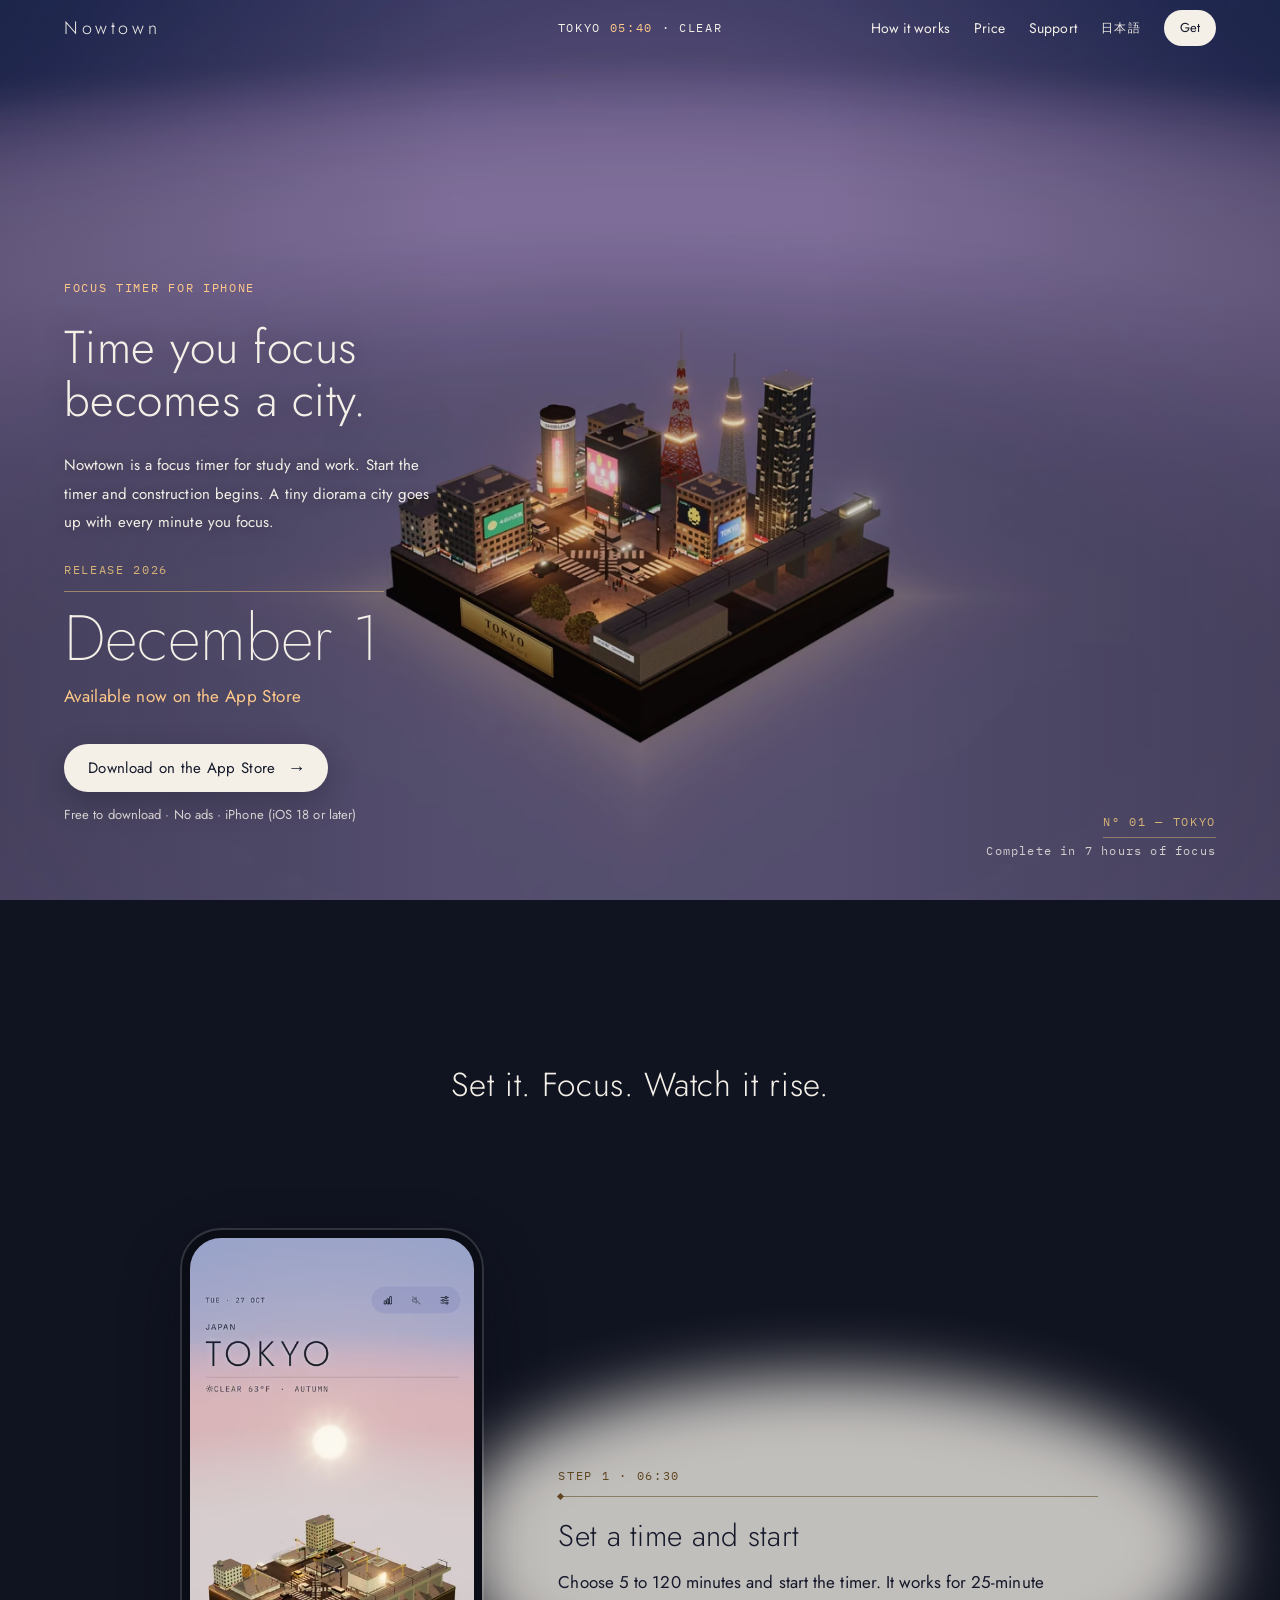
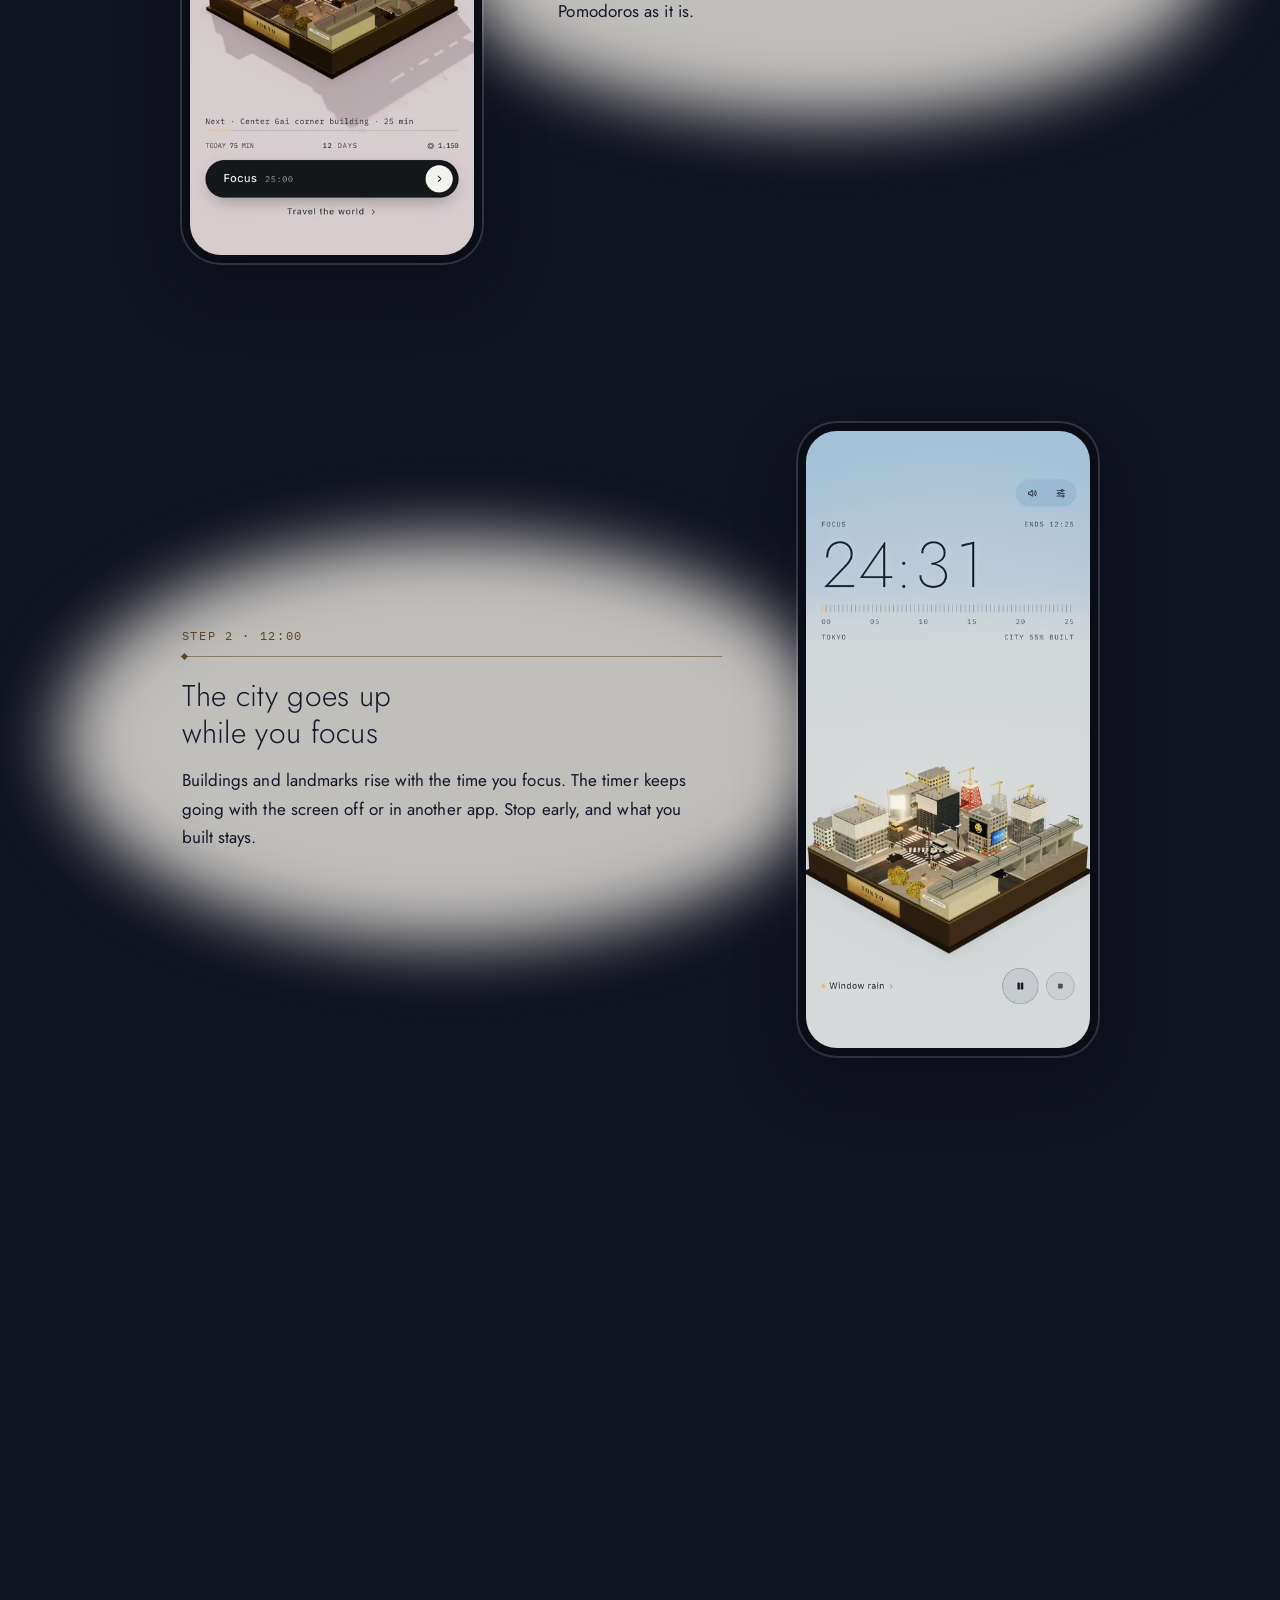
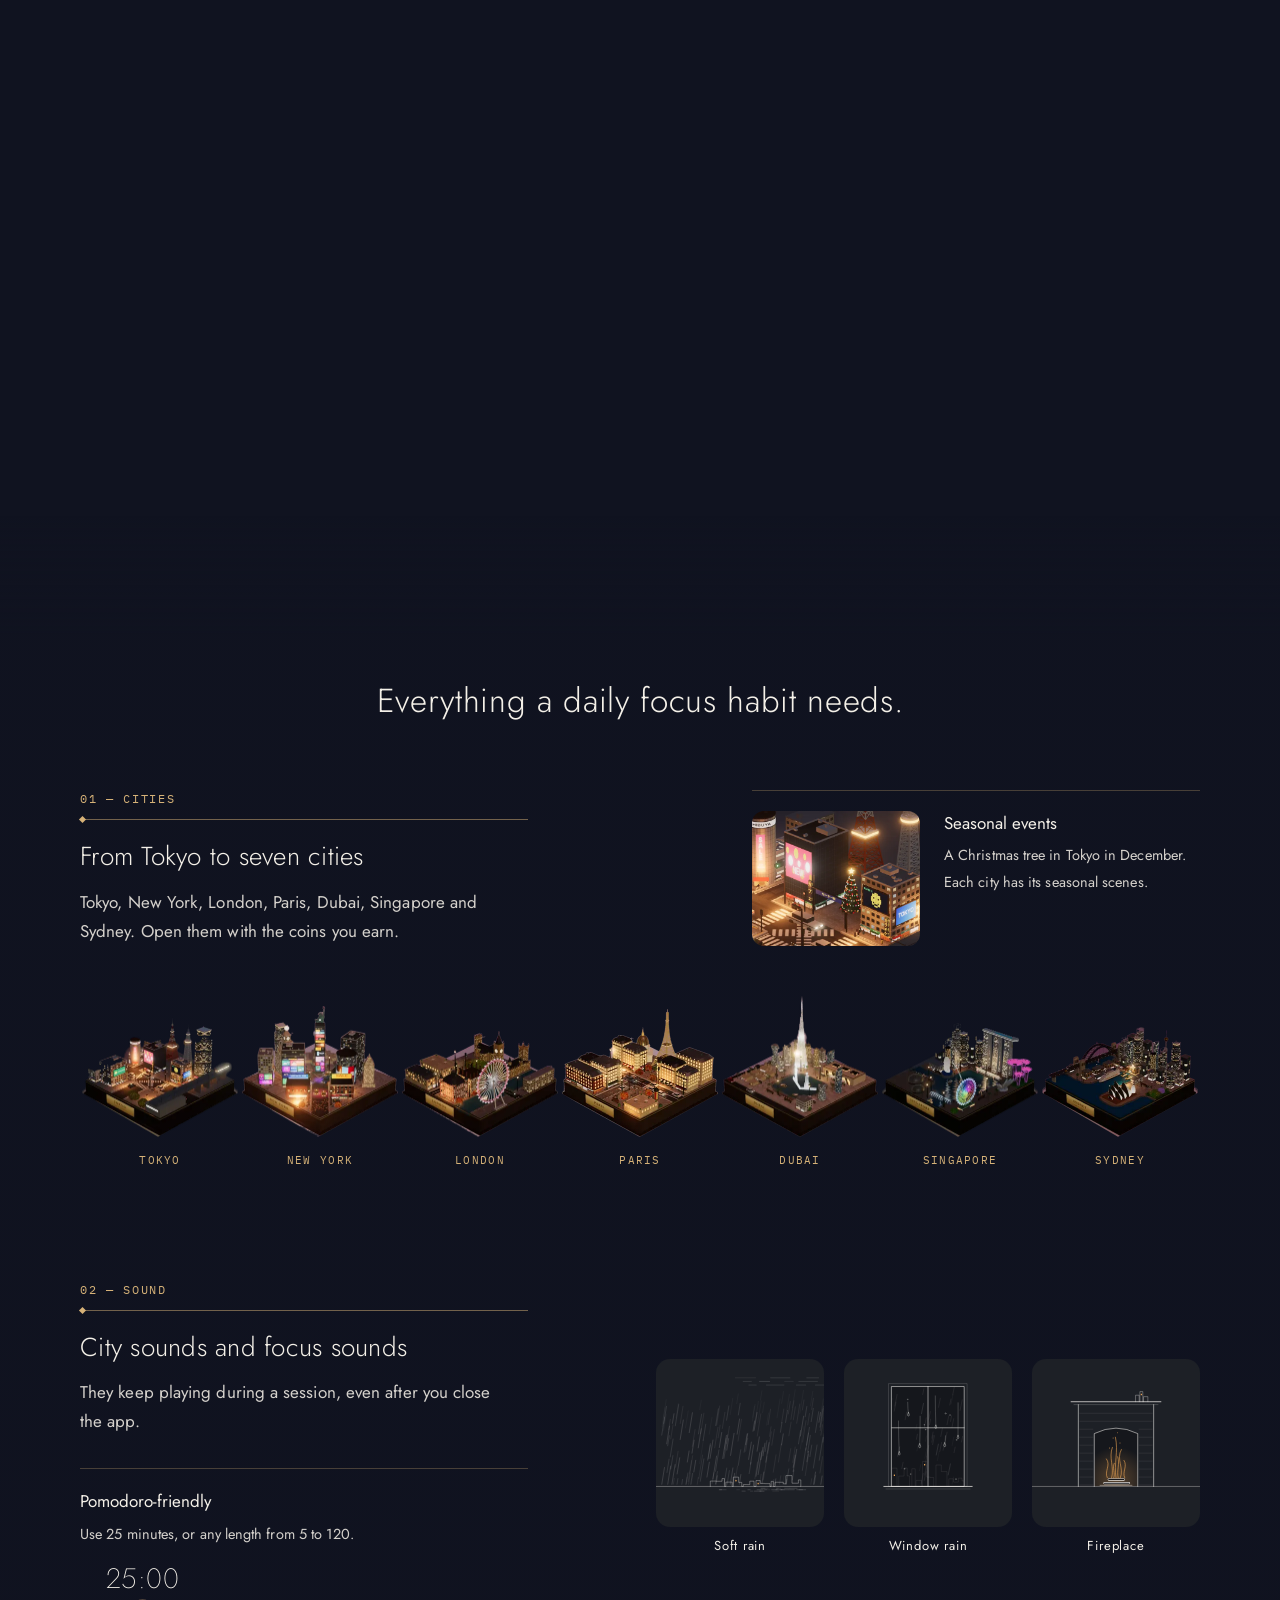
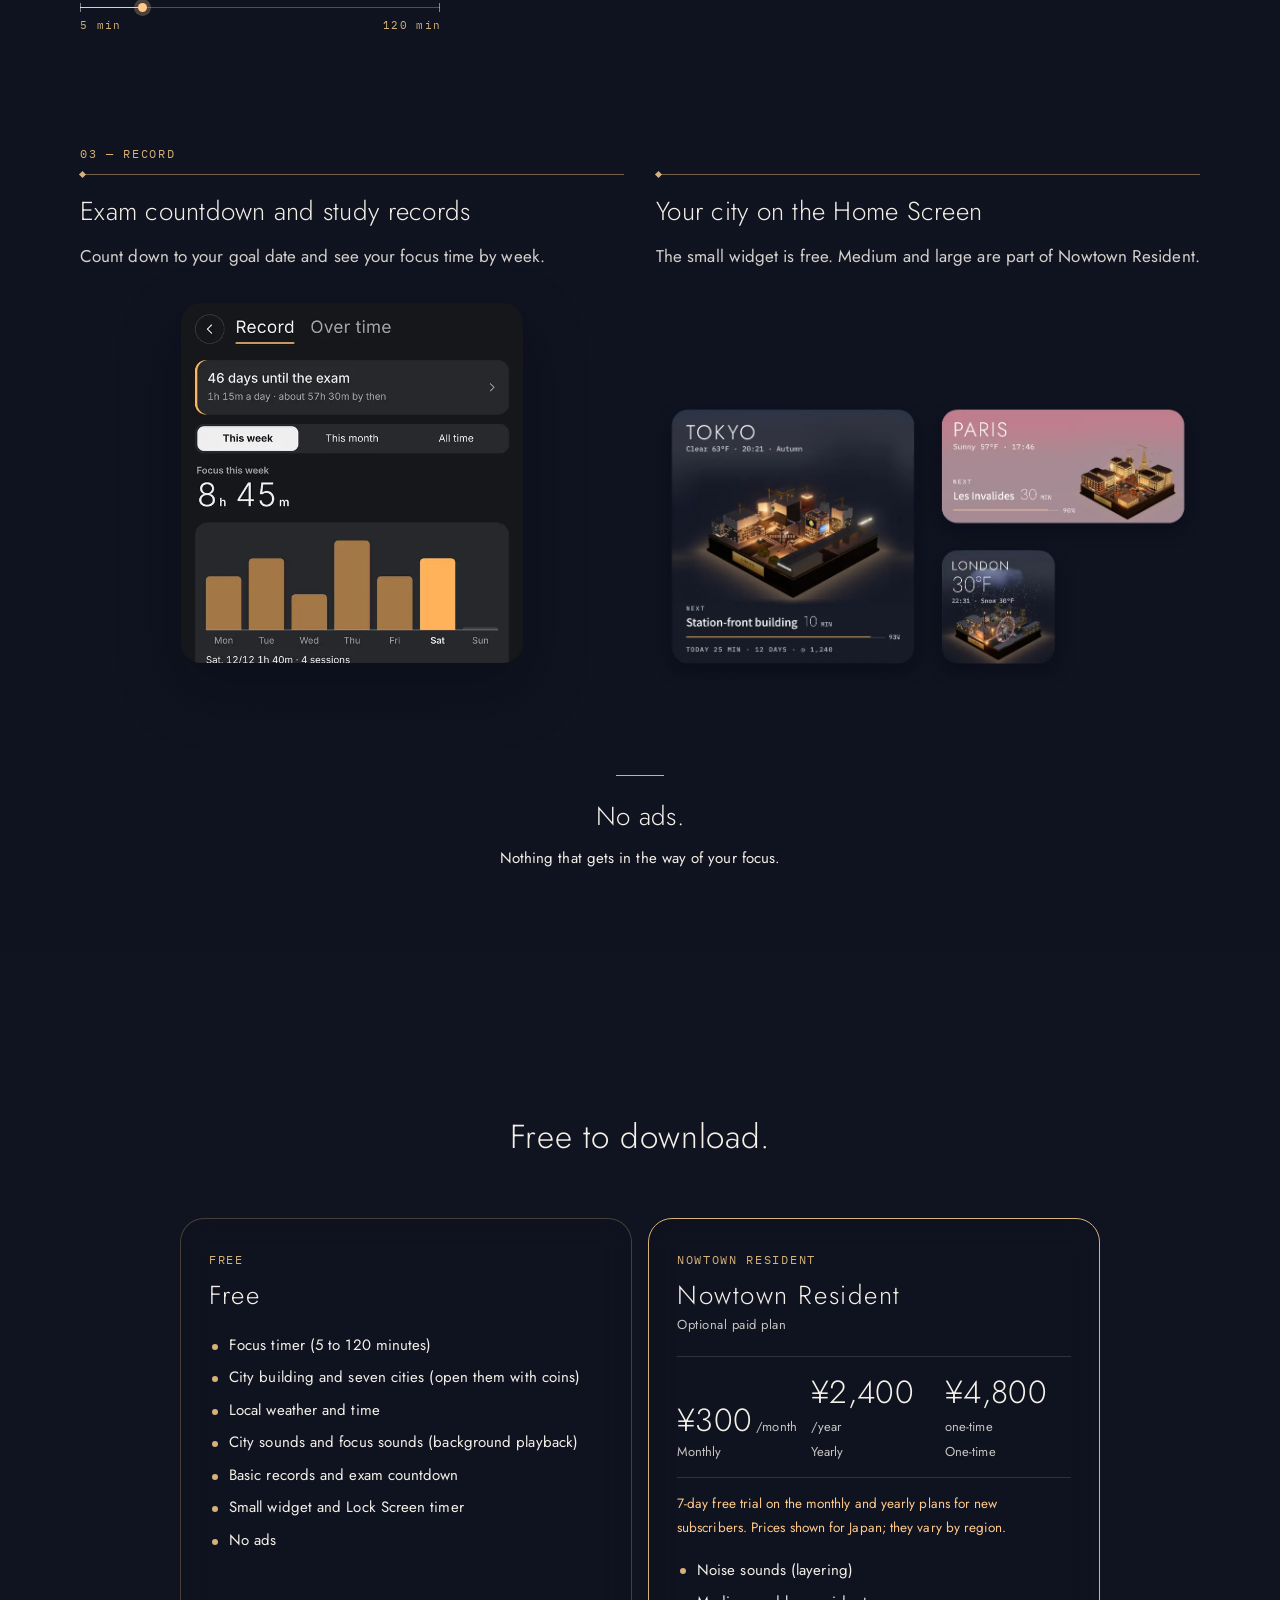
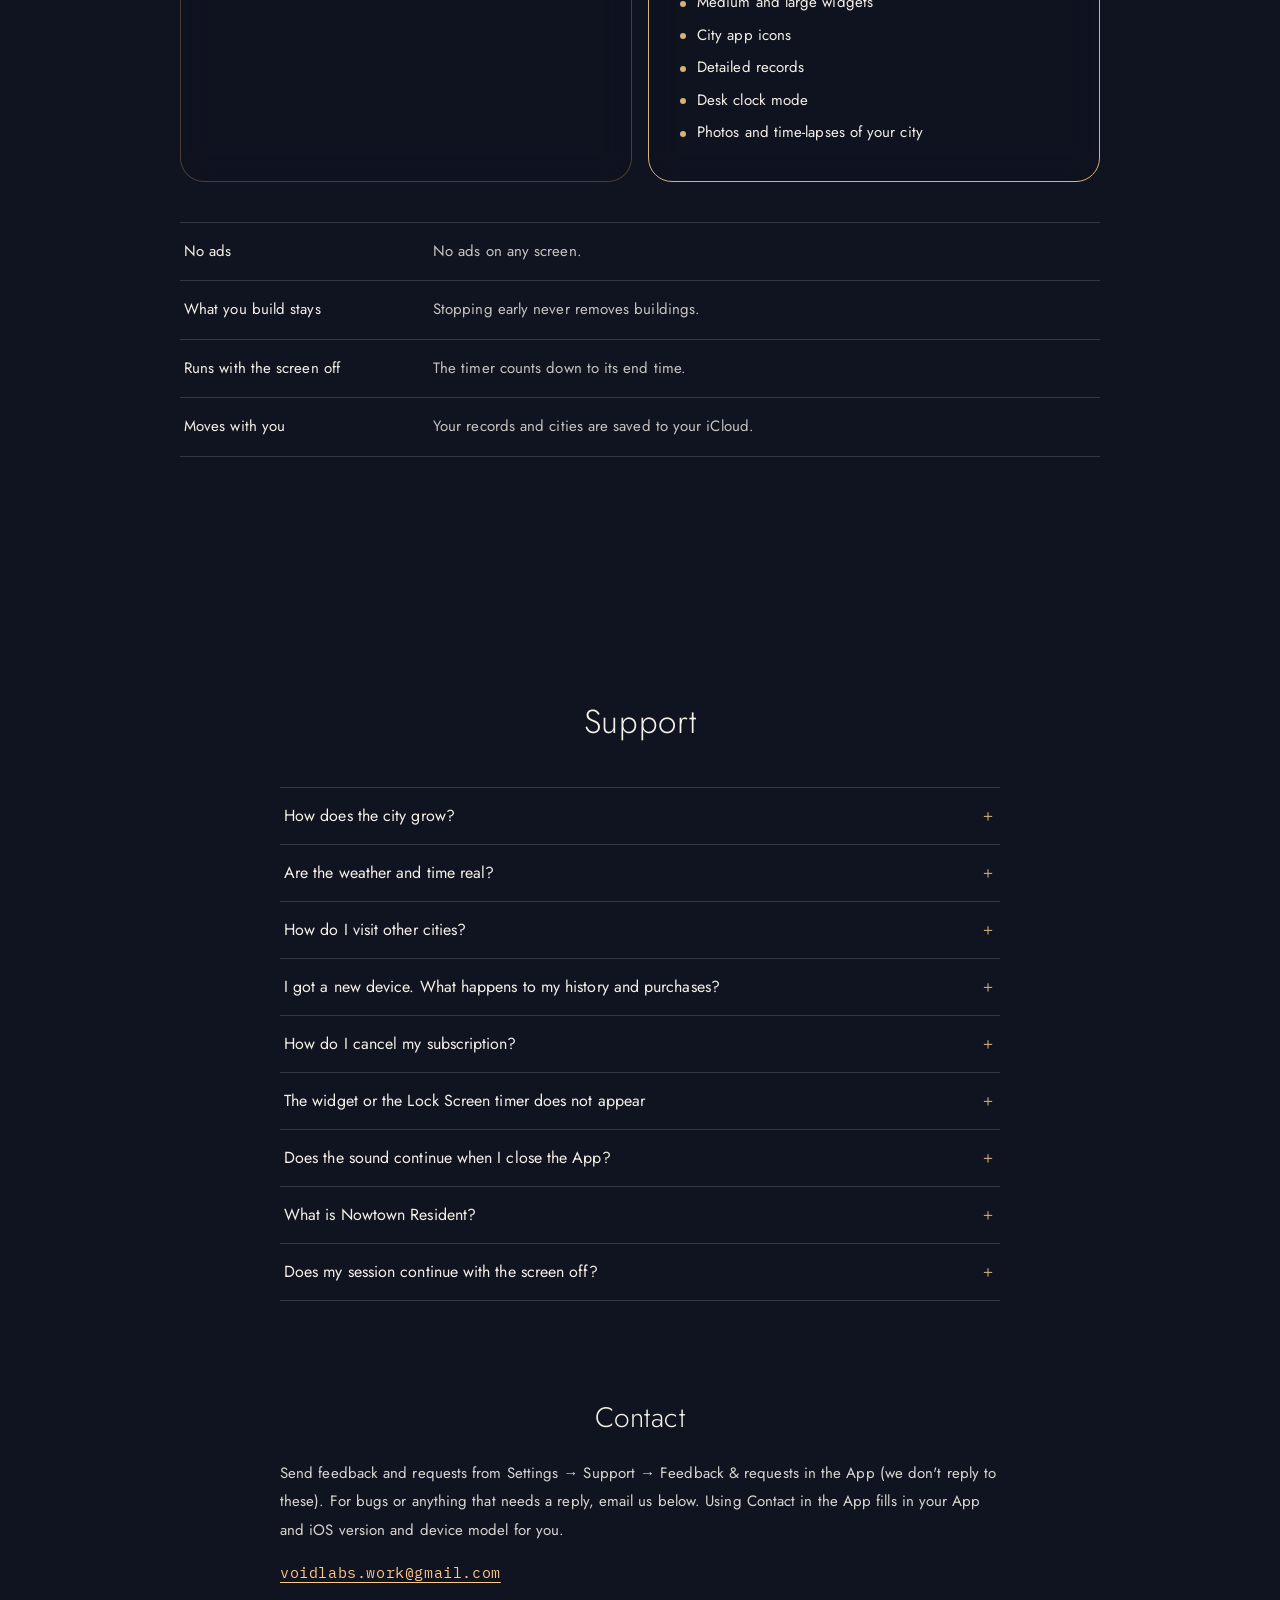
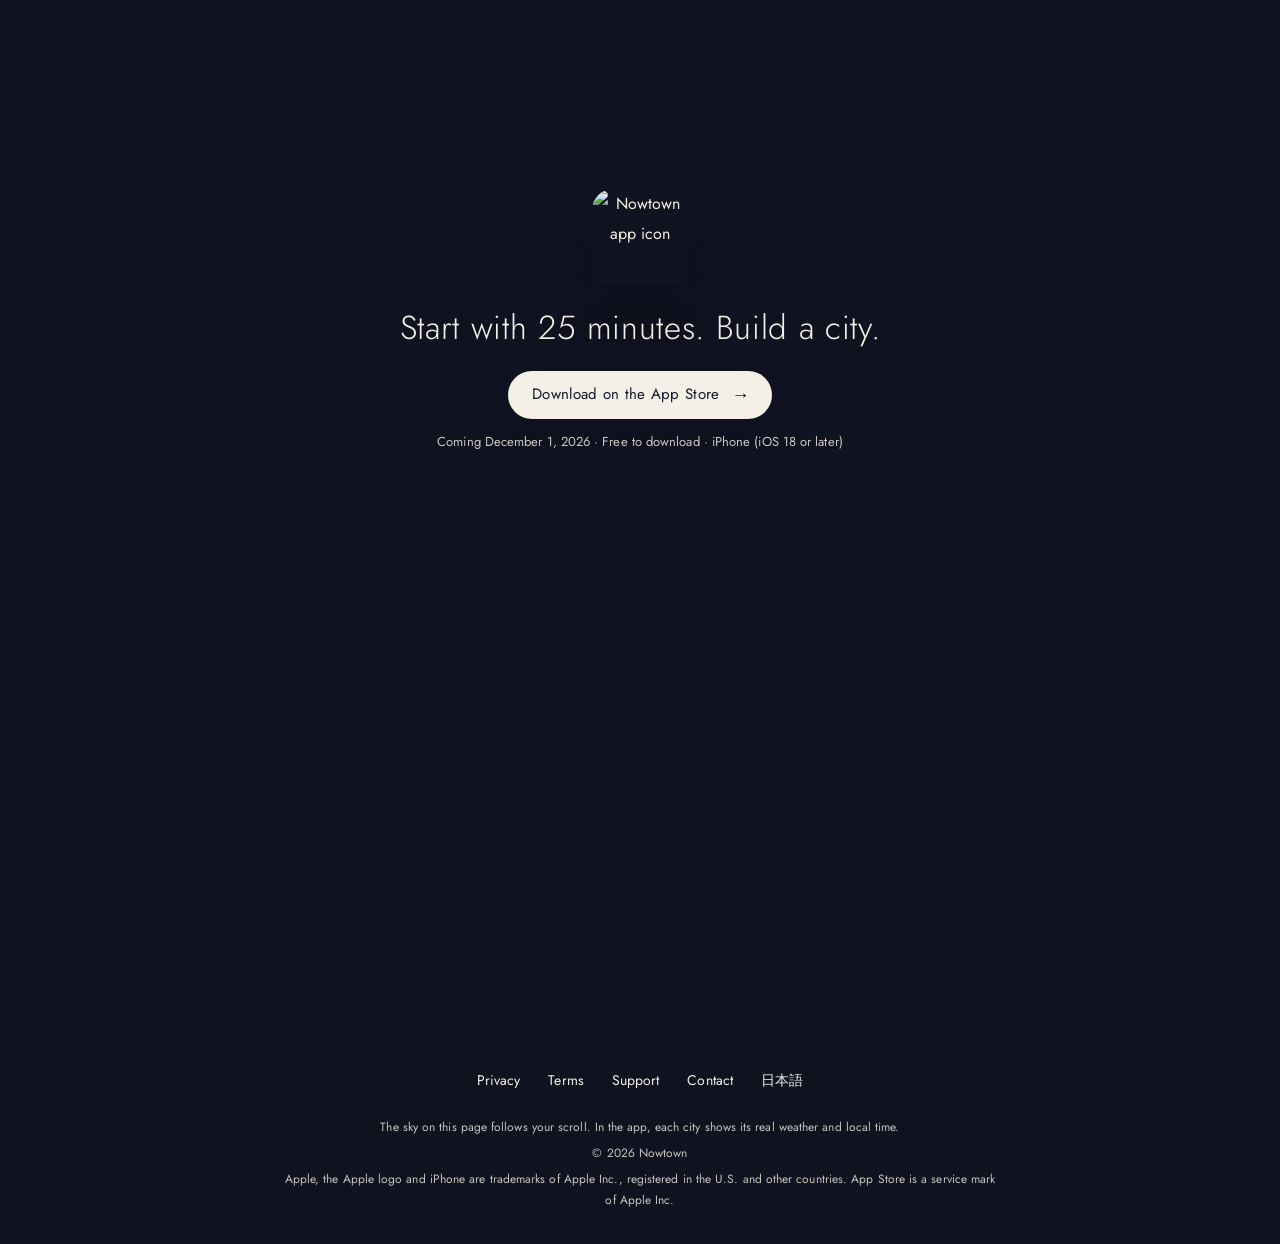
==== commit ce4995bf: "本名を外す：ポリシー・規約・トップの © と連絡先を Nowtown に Co-Authored-By: Claude Opus 5.5 <noreply@anthropic.com> Claude-" ====
--- a/en/index.html
+++ b/en/index.html
@@ -328,7 +328,7 @@
     <a href="../" hreflang="ja" lang="ja">日本語</a>
   </nav>
   <p class="ft__note">The sky on this page follows your scroll. In the app, each city shows its real weather and local time.</p>
-  <p class="ft__note">© 2026 Kaito Iwaki</p>
+  <p class="ft__note">© 2026 Nowtown</p>
   <p class="ft__note ft__tm">Apple, the Apple logo and iPhone are trademarks of Apple Inc., registered in the U.S. and other countries. App Store is a service mark of Apple Inc.</p>
 </footer>
 
